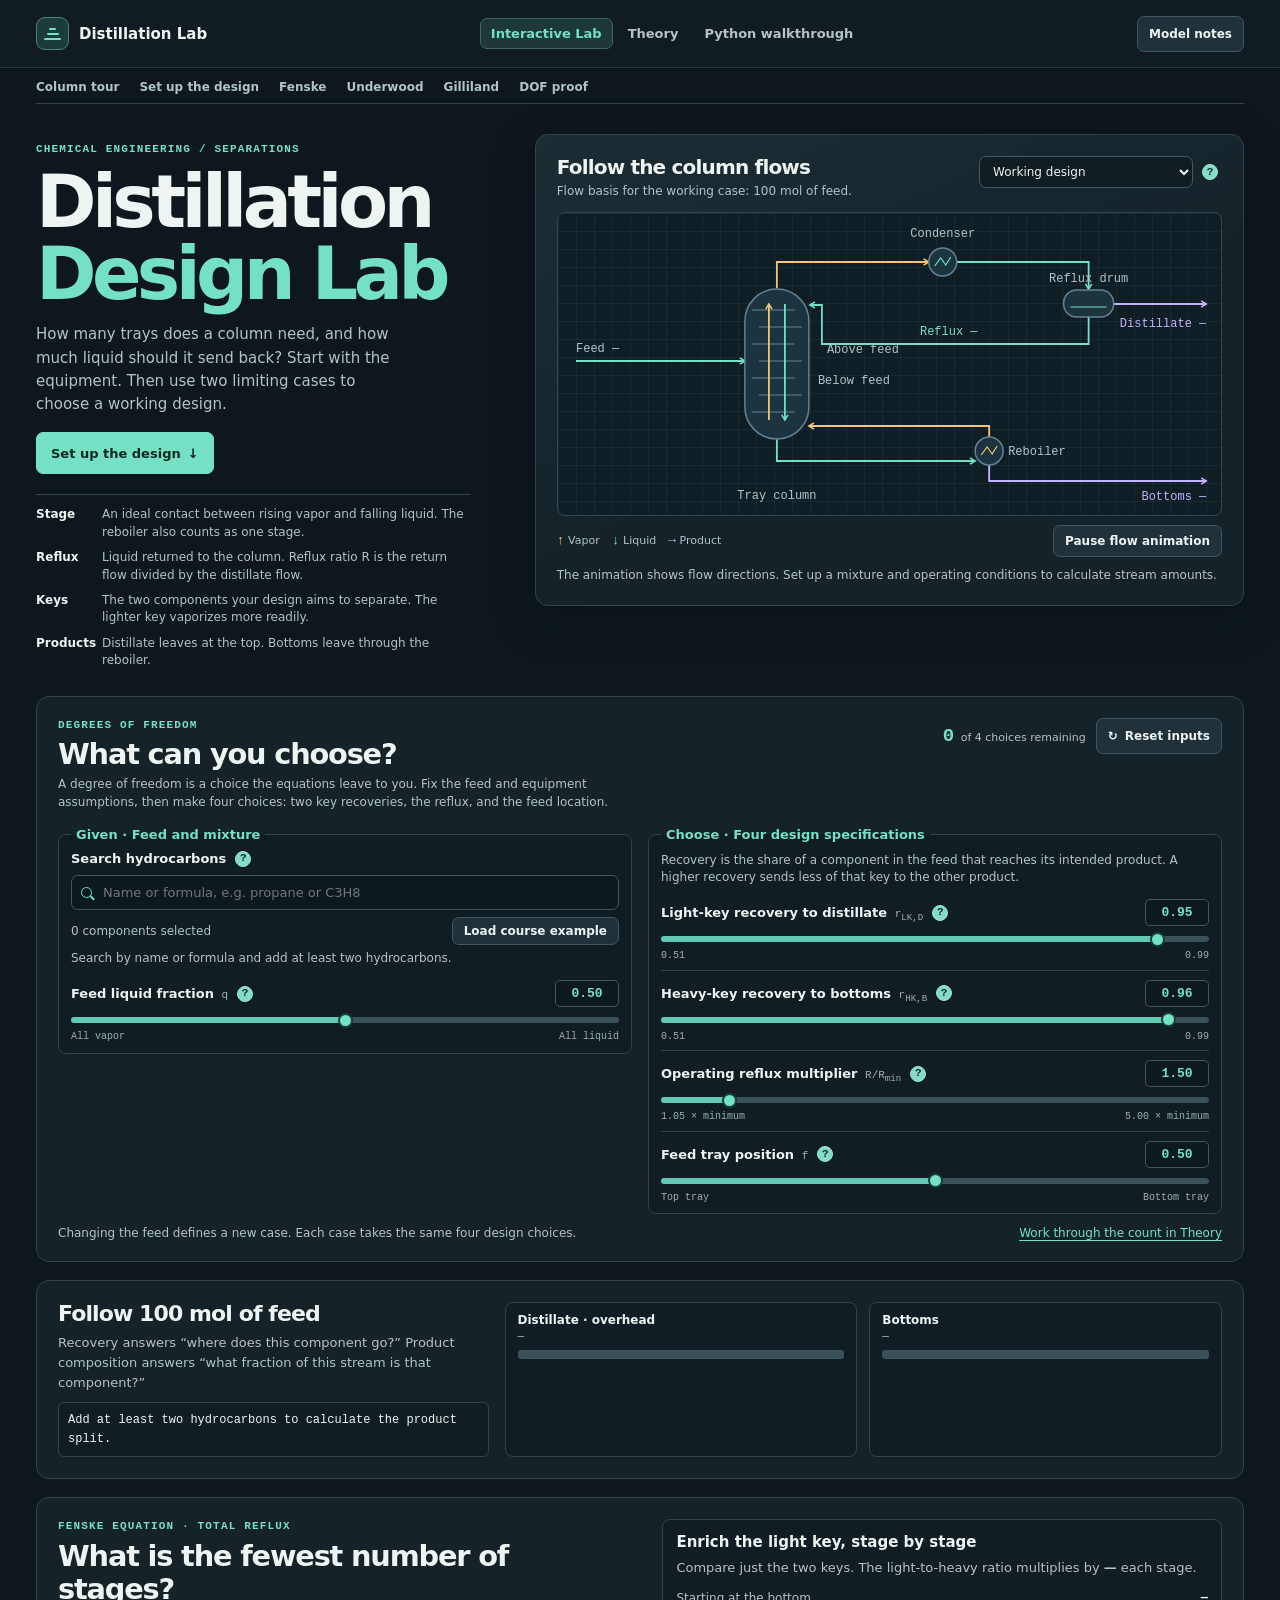
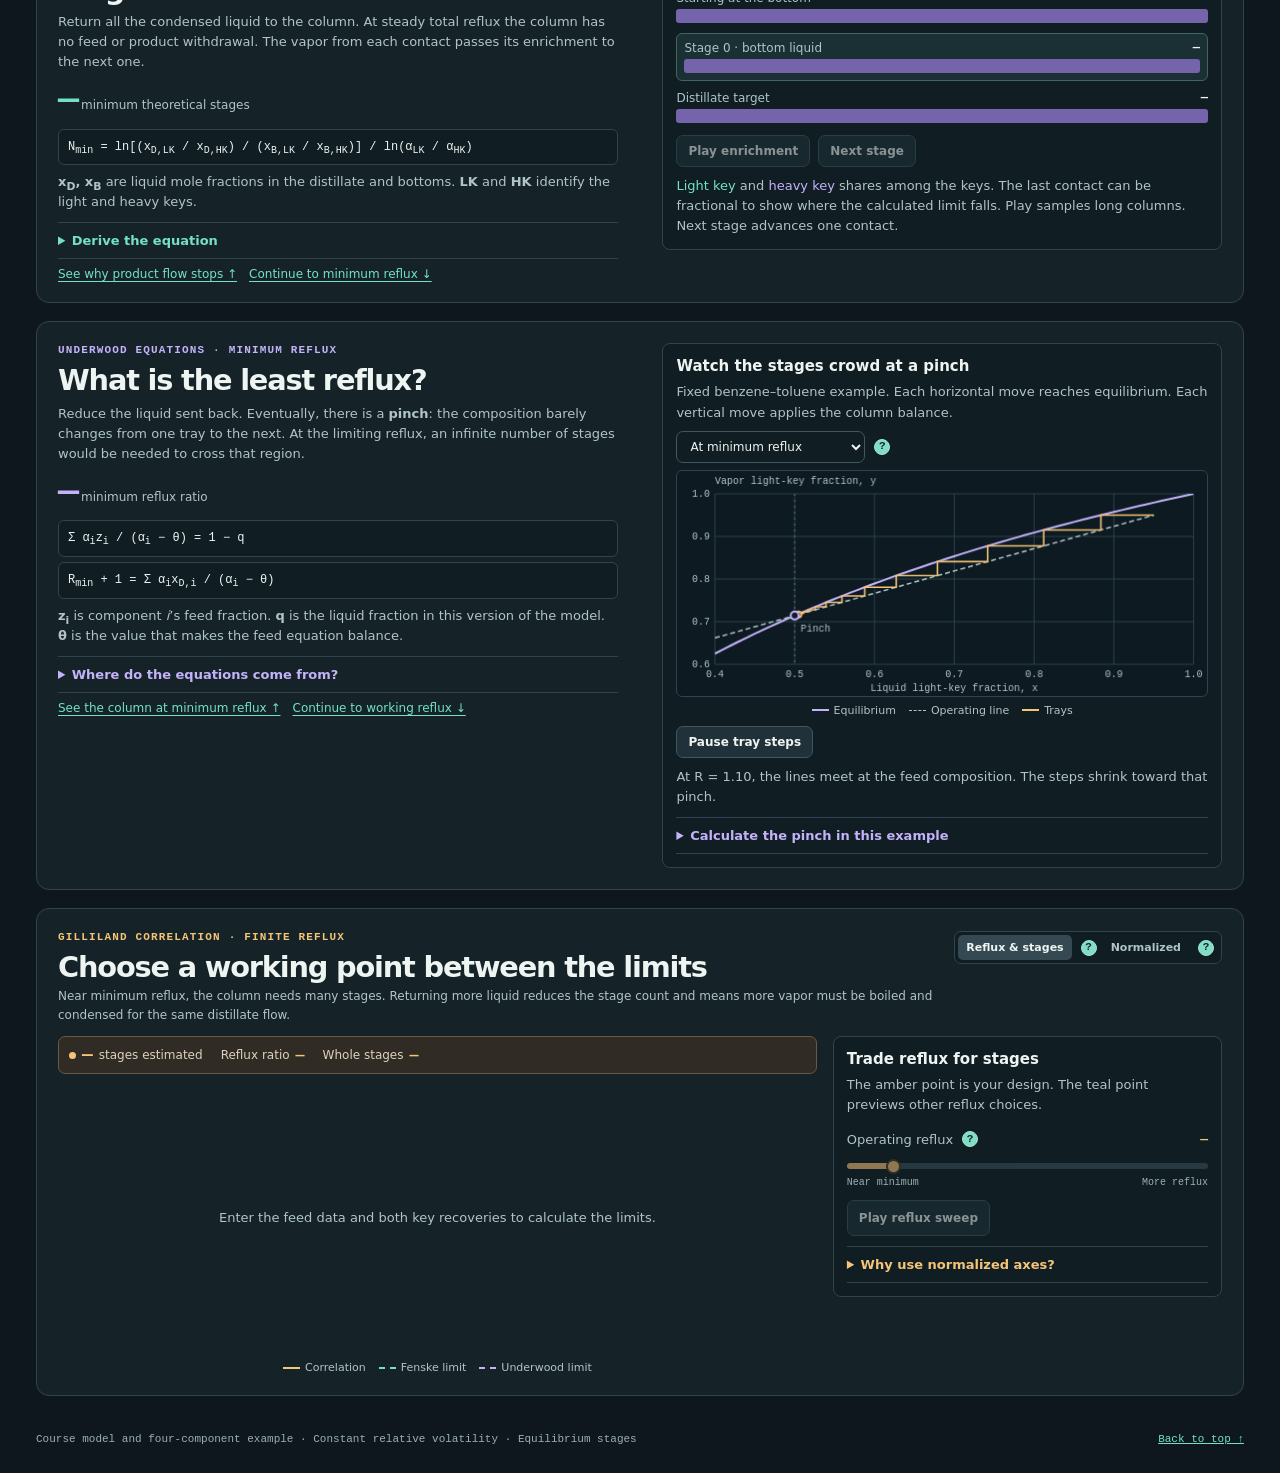
==== index.html @ 2afaa34d "Start the lab with an empty mixture" ====
<!doctype html>
<html lang="en">
<head>
  <meta charset="utf-8">
  <meta name="viewport" content="width=device-width, initial-scale=1">
  <meta name="theme-color" content="#0d171d">
  <title>Distillation Design Lab</title>
  <link rel="stylesheet" href="styles.css?v=component-picker">
  <script src="mixture.js?v=empty-mixture" defer></script>
  <script src="app.js?v=empty-mixture" defer></script>
  <script src="lessons.js?v=component-picker" defer></script>
</head>
<body>
  <header class="topbar" id="top">
    <div class="topbar-inner">
      <a class="brand" href="index.html"><span class="brand-icon" aria-hidden="true"><i></i><i></i><i></i></span> Distillation Lab</a>
      <nav class="page-tabs" aria-label="Lab pages">
        <a href="index.html" aria-current="page">Interactive Lab</a>
        <a href="theory.html">Theory</a>
        <a href="python.html">Python walkthrough</a>
      </nav>
      <button class="quiet-button" id="open-notes" type="button">Model notes</button>
    </div>
  </header>
  <main class="container">
    <nav class="nav-links" aria-label="Lab sections">
      <a href="#equipment">Column tour</a><a href="#setup">Set up the design</a><a href="#fenske">Fenske</a><a href="#underwood">Underwood</a><a href="#gilliland">Gilliland</a><a href="theory.html#dof-calculation" data-dof-link>DOF proof</a>
    </nav>
    <section class="intro" aria-labelledby="page-title">
      <div class="hero-copy">
        <p class="eyebrow">CHEMICAL ENGINEERING / SEPARATIONS</p>
        <h1 id="page-title">Distillation<br><em>Design Lab</em></h1>
        <p>How many trays does a column need, and how much liquid should it send back? Start with the equipment. Then use two limiting cases to choose a working design.</p>
        <a class="primary-button" href="#setup">Set up the design <span aria-hidden="true">↓</span></a>
        <dl class="primer">
          <div><dt>Stage</dt><dd>An ideal contact between rising vapor and falling liquid. The reboiler also counts as one stage.</dd></div>
          <div><dt>Reflux</dt><dd>Liquid returned to the column. Reflux ratio R is the return flow divided by the distillate flow.</dd></div>
          <div><dt>Keys</dt><dd>The two components your design aims to separate. The lighter key vaporizes more readily.</dd></div>
          <div><dt>Products</dt><dd>Distillate leaves at the top. Bottoms leave through the reboiler.</dd></div>
        </dl>
      </div>

      <figure class="panel equipment" id="equipment" aria-labelledby="equipment-title">
        <div class="section-top connection-heading">
          <div>
            <h2 id="equipment-title">Follow the column flows</h2>
            <p class="connection-caption">Flow basis for the working case: 100 mol of feed.</p>
          </div>
          <div class="equipment-mode option-with-help" data-option-help="equipmentMode">
            <label class="sr-only" for="equipment-mode">Column operating case</label>
            <select id="equipment-mode">
              <option value="design">Working design</option>
              <option value="total">Total reflux · Fenske</option>
              <option value="minimum">Minimum reflux · Underwood</option>
            </select>
          </div>
        </div>
        <div class="equipment-diagram">
          <canvas id="equipment-plot" role="img" aria-label="Distillation column and connecting equipment"></canvas>
          <canvas id="equipment-motion" aria-hidden="true"></canvas>
        </div>
        <div class="equipment-controls">
          <div class="diagram-legend" aria-label="Stream colors and symbols">
            <span class="vapor-key"><i aria-hidden="true">↑</i> Vapor</span>
            <span class="liquid-key"><i aria-hidden="true">↓</i> Liquid</span>
            <span class="product-key"><i aria-hidden="true">→</i> Product</span>
          </div>
          <button class="quiet-button" id="flow-play" type="button">Play flow animation</button>
        </div>
        <figcaption id="equipment-caption" class="connection-caption"></figcaption>
        <p id="tray-allocation" class="tray-allocation" hidden></p>
      </figure>
    </section>

    <section class="panel dof" id="setup" aria-labelledby="dof-title">
      <div class="section-top connection-heading">
        <div>
          <p class="eyebrow">DEGREES OF FREEDOM</p>
          <h2 id="dof-title">What can you choose?</h2>
          <p class="connection-caption">A degree of freedom is a choice the equations leave to you. Fix the feed and equipment assumptions, then make four choices: two key recoveries, the reflux, and the feed location.</p>
        </div>
        <div class="setup-actions">
          <p class="dof-readout"><output id="dof-remaining" aria-live="polite">4</output> of 4 choices remaining</p>
          <button class="quiet-button reset" type="reset" form="column-form"><span aria-hidden="true">↻</span> Reset inputs</button>
        </div>
      </div>
      <form id="column-form" class="dof-grid">
        <fieldset class="input-group">
          <legend>Given · Feed and mixture</legend>
          <div class="component-picker" id="component-picker">
            <div class="option-with-help" data-option-help="mixture">
              <label for="component-search">Search hydrocarbons</label>
            </div>
            <div class="component-search-field">
              <span class="search-icon" aria-hidden="true"></span>
              <input id="component-search" type="search" placeholder="Name or formula, e.g. propane or C3H8"
                autocomplete="off" maxlength="60" aria-controls="component-results">
            </div>
            <ul class="component-results" id="component-results" aria-label="Matching hydrocarbons" hidden></ul>
            <div class="custom-component" id="custom-component" hidden>
              <p>Add <strong id="custom-name"></strong></p>
              <div class="custom-component-row">
                <span class="option-with-help" data-option-help="customAlpha">
                  <label for="custom-alpha">Relative volatility</label>
                </span>
                <input class="value" id="custom-alpha" type="number" min="0.000000001" max="1000000000"
                  step="any" inputmode="decimal" aria-describedby="custom-reference">
                <button class="quiet-button" id="custom-add" type="button">Add</button>
                <button class="quiet-button" id="custom-cancel" type="button">Cancel</button>
              </div>
              <p id="custom-reference"></p>
              <p id="custom-error" class="input-error" role="status" hidden></p>
            </div>
          </div>
          <div class="mixture-summary">
            <p id="component-status" role="status">0 components selected</p>
            <button class="quiet-button" id="load-course-mixture" type="button">Load course example</button>
            <button class="quiet-button" id="sort-mixture" type="button" hidden>Sort by volatility</button>
            <button class="quiet-button" id="clear-mixture" type="button" hidden>Clear mixture</button>
          </div>
          <p class="input-caption" id="mixture-start">Search by name or formula and add at least two hydrocarbons.</p>
          <div id="mixture-inputs" hidden>
            <div class="key-pair-field" id="key-pair-field">
              <span class="option-with-help" data-option-help="keyPair"><label for="key-pair">Light / heavy key pair</label></span>
              <select id="key-pair"></select>
            </div>
            <table class="mixture-table">
              <caption>Feed and relative volatility, most volatile first</caption>
              <thead>
                <tr>
                  <th scope="col">Component</th>
                  <th scope="col"><span class="option-with-help" data-option-help="feedPercent">mol %</span></th>
                  <th scope="col"><span class="option-with-help" data-option-help="componentAlpha">α</span></th>
                  <th scope="col"><span class="sr-only">Remove</span></th>
                </tr>
              </thead>
              <tbody id="mixture-rows"></tbody>
            </table>
            <p class="input-caption">Adding or removing components rebalances the feed to 100 mol%. Edit the illustrative α values for your conditions.</p>
          </div>
          <div id="basis-controls" class="column-controls"></div>
        </fieldset>
        <fieldset class="input-group">
          <legend>Choose · Four design specifications</legend>
          <p class="input-caption">Recovery is the share of a component in the feed that reaches its intended product. A higher recovery sends less of that key to the other product.</p>
          <div id="design-controls" class="column-controls"></div>
        </fieldset>
      </form>
      <p class="input-error" id="input-error" role="status" hidden></p>
      <div class="setup-footer">
        <p>Changing the feed defines a new case. Each case takes the same four design choices.</p>
        <a href="theory.html#dof-calculation" data-dof-link>Work through the count in Theory</a>
      </div>
    </section>

    <section class="panel products" aria-labelledby="products-title">
      <div class="products-intro">
        <h2 id="products-title">Follow 100 mol of feed</h2>
        <p>Recovery answers “where does this component go?” Product composition answers “what fraction of this stream is that component?”</p>
        <p id="product-example" class="equation">Add at least two hydrocarbons to calculate the product split.</p>
      </div>
      <div class="product-streams" id="product-streams"></div>
    </section>

    <section class="panel lesson fenske" id="fenske" aria-labelledby="fenske-title">
      <div class="lesson-copy">
        <p class="eyebrow">FENSKE EQUATION · TOTAL REFLUX</p>
        <h2 id="fenske-title">What is the fewest number of stages?</h2>
        <p>Return all the condensed liquid to the column. At steady total reflux the column has no feed or product withdrawal. The vapor from each contact passes its enrichment to the next one.</p>
        <p class="metric"><output id="min-stages">—</output><span> minimum theoretical stages</span></p>
        <div class="equation">N<sub>min</sub> = ln[(x<sub>D,LK</sub> / x<sub>D,HK</sub>) / (x<sub>B,LK</sub> / x<sub>B,HK</sub>)] / ln(α<sub>LK</sub> / α<sub>HK</sub>)</div>
        <p class="notation"><strong>x<sub>D</sub>, x<sub>B</sub></strong> are liquid mole fractions in the distillate and bottoms. <strong>LK</strong> and <strong>HK</strong> identify the light and heavy keys.</p>
        <details class="reasoning">
          <summary>Derive the equation</summary>
          <p>At equilibrium, y<sub>i</sub> = K<sub>i</sub>x<sub>i</sub>. Divide the light key by the heavy key and the vapor ratio is α<sub>LK</sub>/α<sub>HK</sub> times the liquid ratio. Here <var>x</var> means liquid mole fraction and <var>y</var> means vapor mole fraction.</p>
          <p>With zero product withdrawal, the total-reflux balance matches the compositions of vapor and liquid passing each other between stages. That passes one stage’s enrichment to the next. After <var>N</var> contacts, the ratio has been multiplied by (α<sub>LK</sub>/α<sub>HK</sub>)<sup>N</sup>. Take logs to recover <var>N</var>. Withdrawing enriched product reduces the separation each contact can pass along. That is why this total-reflux calculation gives a lower bound for the stage count.</p>
          <p id="fenske-work" class="equation"></p>
        </details>
        <div class="lesson-links">
          <a class="text-link" href="#equipment" data-equipment-case="total">See why product flow stops ↑</a>
          <a class="text-link" href="#underwood">Continue to minimum reflux ↓</a>
        </div>
      </div>

      <figure class="demo-panel key-demo">
        <h3>Enrich the light key, stage by stage</h3>
        <p>Compare just the two keys. The light-to-heavy ratio multiplies by <strong id="stage-factor">—</strong> each stage.</p>
        <div class="key-bars">
          <div><div class="bar-heading"><span>Starting at the bottom</span><strong id="stage-start-value">—</strong></div><div class="key-bar"><i id="stage-start-bar"></i></div></div>
          <div class="key-current"><div class="bar-heading"><span id="stage-label">Stage 0</span><strong id="stage-current-value">—</strong></div><div class="key-bar"><i id="stage-current-bar"></i></div></div>
          <div><div class="bar-heading"><span>Distillate target</span><strong id="stage-target-value">—</strong></div><div class="key-bar"><i id="stage-target-bar"></i></div></div>
        </div>
        <div class="demo-controls">
          <button class="quiet-button" id="stage-play" type="button">Play enrichment</button>
          <button class="quiet-button" id="stage-next" type="button">Next stage</button>
        </div>
        <figcaption><span class="light-text">Light key</span> and <span class="heavy-text">heavy key</span> shares among the keys. The last contact can be fractional to show where the calculated limit falls. Play samples long columns. Next stage advances one contact.</figcaption>
        <p class="sr-only" id="stage-status" role="status"></p>
      </figure>
    </section>

    <section class="panel lesson underwood" id="underwood" aria-labelledby="underwood-title">
      <div class="lesson-copy">
        <p class="eyebrow">UNDERWOOD EQUATIONS · MINIMUM REFLUX</p>
        <h2 id="underwood-title">What is the least reflux?</h2>
        <p>Reduce the liquid sent back. Eventually, there is a <strong>pinch</strong>: the composition barely changes from one tray to the next. At the limiting reflux, an infinite number of stages would be needed to cross that region.</p>
        <p class="metric"><output id="min-reflux">—</output><span> minimum reflux ratio</span></p>
        <div class="equation">Σ α<sub>i</sub>z<sub>i</sub> / (α<sub>i</sub> − θ) = 1 − q</div>
        <div class="equation equation-follow">R<sub>min</sub> + 1 = Σ α<sub>i</sub>x<sub>D,i</sub> / (α<sub>i</sub> − θ) <span class="root" id="root-value"></span></div>
        <p class="notation"><strong>z<sub>i</sub></strong> is component <var>i</var>’s feed fraction. <strong>q</strong> is the liquid fraction in this version of the model. <strong>θ</strong> is the value that makes the feed equation balance.</p>
        <details class="reasoning">
          <summary>Where do the equations come from?</summary>
          <p>A component balance above the feed says V y<sub>i</sub> = L x<sub>i</sub> + D x<sub>D,i</sub>. At a pinch the compositions repeat, so the liquid and vapor there also satisfy y<sub>i</sub> = K<sub>i</sub>x<sub>i</sub>. Substituting makes each component contribute a term with a denominator proportional to α<sub>i</sub> − θ.</p>
          <p>The pinch balances above and below the feed are represented by the common Underwood root θ in this shortcut. Combining their sums replaces D x<sub>D,i</sub> + B x<sub>B,i</sub> with F z<sub>i</sub> by the overall component balance. Dividing by F gives the feed equation. The right-hand side is 1 − <var>q</var> because the feed changes the vapor flow by (1 − <var>q</var>)<var>F</var>. Within the key bracket, the feed sum strictly increases and runs from negative to positive infinity. That is why bisection has one crossing to find there. For our assumed split, solve for θ between the heavy- and light-key volatilities.</p>
          <p>The condenser balance V = L + D gives V/D = R + 1. The second sum gives this overhead vapor divided by distillate at minimum reflux.</p>
          <p id="underwood-work" class="equation"></p>
          <canvas id="root-plot" role="img" aria-label="Feed equation root for the selected mixture"></canvas>
          <p class="plot-explanation" id="root-caption">The equation crosses zero between the key volatilities.</p>
        </details>
        <div class="lesson-links">
          <a class="text-link" href="#equipment" data-equipment-case="minimum">See the column at minimum reflux ↑</a>
          <a class="text-link" href="#gilliland">Continue to working reflux ↓</a>
        </div>
      </div>
      <figure class="demo-panel pinch-demo">
        <h3>Watch the stages crowd at a pinch</h3>
        <p>Fixed benzene–toluene example. Each horizontal move reaches equilibrium. Each vertical move applies the column balance.</p>
        <div class="pinch-options option-with-help" data-option-help="pinchMode">
          <label for="pinch-mode" class="sr-only">Pinch example reflux case</label>
          <select id="pinch-mode">
            <option value="minimum">At minimum reflux</option>
            <option value="higher">At 1.5 × minimum reflux</option>
          </select>
        </div>
        <canvas id="pinch-plot" role="img" aria-label="Binary equilibrium and operating lines with equilibrium steps"></canvas>
        <div class="pinch-legend" aria-label="Pinch plot legend">
          <span><i class="legend-line pinch-equilibrium"></i>Equilibrium</span>
          <span><i class="legend-line pinch-operating"></i>Operating line</span>
          <span><i class="legend-line gilliland-line"></i>Trays</span>
        </div>
        <div class="demo-controls">
          <button class="quiet-button" id="pinch-play" type="button">Play tray steps</button>
        </div>
        <figcaption id="pinch-caption"></figcaption>
        <details class="reasoning">
          <summary>Calculate the pinch in this example</summary>
          <p>The feed is saturated liquid, so its balance is vertical at x = z<sub>F</sub> = 0.50. Equilibrium gives y* = 2.50x / [1 + (2.50 − 1)x] = 0.714 there.</p>
          <p>The rectifying line obeys y = (Rx + x<sub>D</sub>) / (R + 1). Make it pass through the pinch with x<sub>D</sub> = 0.95 and solve for R.</p>
          <p class="equation">R<sub>min</sub> = (0.95 − 0.714) / (0.714 − 0.50) ≈ 1.10</p>
        </details>
      </figure>
    </section>

    <section class="panel connection" id="gilliland" aria-labelledby="gilliland-title">
      <div class="section-top connection-heading">
        <div>
          <p class="eyebrow">GILLILAND CORRELATION · FINITE REFLUX</p>
          <h2 id="gilliland-title">Choose a working point between the limits</h2>
          <p class="connection-caption">Near minimum reflux, the column needs many stages. Returning more liquid reduces the stage count and means more vapor must be boiled and condensed for the same distillate flow.</p>
        </div>
        <fieldset class="chart-switch">
          <legend class="sr-only">Chart axes</legend>
          <div class="option-with-help" data-option-help="designAxes">
            <label><input type="radio" name="axes" value="design" checked><span>Reflux &amp; stages</span></label>
          </div>
          <div class="option-with-help" data-option-help="normalizedAxes">
            <label><input type="radio" name="axes" value="normalized"><span>Normalized</span></label>
          </div>
        </fieldset>
      </div>
      <div class="gilliland-grid">
        <div class="gilliland-chart">
          <div class="operating-point" id="operating-readout" aria-live="polite" aria-atomic="true">
            <div class="active-stage"><span class="dot"></span><output id="operating-stages" for="multiple-value">—</output> <span>stages estimated</span></div>
            <div class="reflux-readout"><span>Reflux ratio</span><output id="operating-reflux" for="multiple-value">—</output></div>
            <div class="stage-readout"><span>Whole stages</span><output id="rounded-stages" for="multiple-value">—</output></div>
          </div>
          <div class="plot-area">
            <canvas id="main-plot" role="img" aria-label="Gilliland curve"></canvas>
            <p class="plot-message" id="plot-message" hidden>Enter feed quality and key recoveries to find the limits.</p>
          </div>
          <div class="legend" aria-label="Chart legend">
            <span><i class="legend-line gilliland-line"></i>Correlation</span>
            <span id="operating-legend"><i class="legend-dot"></i>Operating point <span id="normalized-point" hidden></span></span>
            <span><i class="legend-line fenske-line"></i><span id="stage-legend">Fenske limit</span></span>
            <span><i class="legend-line underwood-line"></i><span id="reflux-legend">Underwood limit</span></span>
            <span id="preview-legend" hidden><i class="legend-dot preview-dot"></i>Sweep preview</span>
          </div>
        </div>
        <div class="demo-panel sweep-panel">
          <h3>Trade reflux for stages</h3>
          <p>The amber point is your design. The teal point previews other reflux choices.</p>
          <div class="sweep-label">
            <span class="option-with-help" data-option-help="refluxSweep">
              <label for="sweep-range">Operating reflux</label>
            </span>
            <output id="sweep-multiple" for="sweep-range">—</output>
          </div>
          <input type="range" id="sweep-range" min="1.05" max="5" step="0.01" value="1.5">
          <div class="control-endpoints"><span>Near minimum</span><span>More reflux</span></div>
          <button class="quiet-button" id="sweep-play" type="button">Play reflux sweep</button>
          <p id="sweep-preview" class="sweep-preview" hidden></p>
          <details class="reasoning">
            <summary>Why use normalized axes?</summary>
            <p>X and Y measure how far the operating choice is from each limit on a common 0-to-1 scale.</p>
            <p class="equation">X = (R − R<sub>min</sub>) / (R + 1)<br>Y = (N − N<sub>min</sub>) / (N + 1)</p>
            <p>At R → R<sub>min</sub>, X → 0 and N → ∞, so Y → 1. At total reflux, R → ∞ and X → 1, while N → N<sub>min</sub> and Y → 0. Those endpoints follow from the definitions. The curve between them is fit to design data. One exponential fit is shown below.</p>
            <p class="equation">Y = 1 − exp[((1 + 54.4X) / (11 + 117.2X)) · ((X − 1) / √X)]</p>
            <p id="gilliland-work" class="equation"></p>
          </details>
        </div>
      </div>
    </section>
    <footer class="lab-footer">
      <span>Course model and four-component example · Constant relative volatility · Equilibrium stages</span>
      <a href="#top">Back to top ↑</a>
    </footer>
  </main>

  <dialog id="model-notes" aria-labelledby="notes-title">
    <div class="notes-header">
      <h2 id="notes-title">Model notes</h2>
      <form method="dialog"><button class="quiet-button" type="submit" aria-label="Close model notes">✕</button></form>
    </div>
    <p>This shortcut model uses constant relative volatilities with the heavy key as the reference (α<sub>HK</sub> = 1), constant molar overflow, a total condenser, and an equilibrium reboiler. Gilliland’s stage count includes the equilibrium reboiler. For tray allocation, the lab rounds up and allows at least one feed tray plus the reboiler. The specified fraction of inter-tray positions above the feed sets its location by rounding to the nearest tray. Starting catalog values use a rough boiling-point estimate. Use relative volatilities appropriate to the mixture, temperature, and pressure for engineering calculations.</p>
    <h3>Equilibrium and feed state</h3>
    <p>With constant relative volatilities, y<sub>i</sub> = α<sub>i</sub>x<sub>i</sub> / Σ α<sub>j</sub>x<sub>j</sub>. For an ideal mixture at a given temperature, Raoult’s law relates α to the ratio of saturation pressures, which can be estimated from Antoine’s equation. For a partially vaporized feed, q = 1 − β, where β is the vapor fraction from a flash calculation.</p>
    <h3>Fenske at total reflux</h3>
    <p>The ratio of light to heavy key in the distillate divided by that ratio in the bottoms determines N<sub>min</sub>.</p>
    <h3>Underwood at minimum reflux</h3>
    <p>Find θ between 1 and α from Σ α<sub>i</sub>z<sub>i</sub> / (α<sub>i</sub> − θ) = 1 − q. Then evaluate R<sub>min</sub> + 1 = Σ α<sub>i</sub>x<sub>D,i</sub> / (α<sub>i</sub> − θ). Here q is the liquid fraction of the feed in the selected range, from saturated vapor (0) to saturated liquid (1). The reflux multiplier requires a positive R<sub>min</sub>.</p>
    <h3>Gilliland at finite reflux</h3>
    <p>Set X = (R − R<sub>min</sub>) / (R + 1) and Y = (N − N<sub>min</sub>) / (N + 1). The exponential fit to the Gilliland correlation gives Y from X.</p>
    <p class="equation notes-equation">Y = 1 − exp[((1 + 54.4X) / (11 + 117.2X)) · ((X − 1) / √X)]</p>
    <p>Recover N = (N<sub>min</sub> + Y) / (1 − Y). The design curve approaches the minimum stage count as reflux increases and rises sharply as reflux approaches R<sub>min</sub>. The normalized view shows both endpoints directly.</p>
  </dialog>
</body>
</html>
---- styles.css ----
:root {
  color-scheme: dark;
  --page: #0d171d;
  --panel: #152329;
  --inset: #101d23;
  --edge: #31444b;
  --text: #eef4f1;
  --muted: #b0c4c8;
  --subtle: #9bb0b6;
  --teal: #74e1c4;
  --violet: #c4b2fa;
  --amber: #f4c477;
  --mono: ui-monospace, 'Cascadia Mono', Consolas, monospace;
  font-family: Inter, 'Segoe UI', system-ui, sans-serif;
  background: var(--page);
  color: var(--text);
}
* { box-sizing: border-box; }
body { margin: 0; }
h1, h2, h3, p, figure, dl { margin: 0; }
button, input, select { font: inherit; }
button, select, summary { cursor: pointer; }
button:disabled, input:disabled { cursor: default; opacity: .55; }
a { color: inherit; }
sub, sup { line-height: 0; }
:focus-visible { outline: 2px solid var(--teal); outline-offset: 3px; }
[hidden] { display: none !important; }
.sr-only {
  position: absolute;
  width: 1px;
  height: 1px;
  padding: 0;
  margin: -1px;
  overflow: hidden;
  clip-path: inset(50%);
  white-space: nowrap;
  border: 0;
}

.topbar { border-bottom: 1px solid #263941; background: #101b22; }
.topbar-inner, .container { width: min(1250px, calc(100% - 72px)); margin-inline: auto; }
.topbar-inner { display: flex; align-items: center; justify-content: space-between; gap: 20px; min-height: 67px; }
.brand { display: inline-flex; align-items: center; gap: 10px; font-size: 15px; font-weight: 670; text-decoration: none; white-space: nowrap; }
.brand-icon {
  display: grid;
  align-content: center;
  justify-items: center;
  gap: 3px;
  width: 33px;
  height: 33px;
  border-radius: 9px;
  border: 1px solid #4a837a;
  background: #1c3c3a;
}
.brand-icon i { height: 2px; background: var(--teal); border-radius: 2px; }
.brand-icon i:nth-child(1) { width: 7px; }
.brand-icon i:nth-child(2) { width: 12px; }
.brand-icon i:nth-child(3) { width: 17px; }
.page-tabs { display: flex; flex-wrap: wrap; gap: 4px; }
.page-tabs a {
  border: 1px solid transparent;
  border-radius: 7px;
  padding: 7px 10px;
  color: var(--muted);
  font-size: 13px;
  font-weight: 650;
  text-decoration: none;
}
.page-tabs a:hover { color: var(--text); background: #203139; }
.page-tabs a[aria-current="page"] { border-color: #41665f; background: #1c3838; color: var(--teal); }
.nav-links {
  position: sticky;
  top: 0;
  z-index: 4;
  display: flex;
  flex-wrap: wrap;
  gap: 8px 20px;
  padding-block: 12px 9px;
  border-bottom: 1px solid var(--edge);
  background: var(--page);
}
.nav-links a { color: var(--muted); font-size: 12px; font-weight: 600; text-decoration: none; }
.nav-links a:hover, .text-link:hover { color: var(--teal); text-decoration: underline; }

.quiet-button, .primary-button {
  display: inline-flex;
  justify-content: center;
  align-items: center;
  gap: 7px;
  min-height: 36px;
  padding: 6px 11px;
  border: 1px solid #405760;
  border-radius: 7px;
  background: #203139;
  color: var(--text);
  font-size: 12px;
  font-weight: 650;
}
.quiet-button:hover:enabled { background: #2a414a; }
.primary-button {
  background: var(--teal);
  border-color: var(--teal);
  color: #102923;
  min-height: 42px;
  font-size: 13px;
  text-decoration: none;
  padding-inline: 14px;
}
.primary-button:hover { background: #a3f1dd; }
select { max-width: 100%; background: var(--inset); color: var(--text); border: 1px solid #415860; border-radius: 7px; padding: 7px 9px; font-size: 12px; }

.option-with-help { display: inline-flex; align-items: center; gap: 5px; min-width: 0; max-width: 100%; }
.option-with-help select { min-width: 0; }
.help-trigger {
  display: inline-grid;
  flex: 0 0 24px;
  place-items: center;
  width: 24px;
  height: 24px;
  padding: 0;
  border: 0;
  border-radius: 50%;
  background: transparent;
}
.help-icon {
  display: grid;
  place-items: center;
  width: 16px;
  height: 16px;
  border: 1px solid #9de6d4;
  border-radius: 50%;
  background: #83dcc6;
  color: #102923;
  font: 750 11px/1 var(--mono);
}
.help-trigger:hover .help-icon,
.option-with-help:has(.option-help:popover-open) .help-icon { background: #b8f4e4; }
.option-help {
  display: none;
  width: min(300px, calc(100vw - 24px));
  max-height: calc(100dvh - 24px);
  overflow: auto;
  padding: 12px 14px;
  border: 1px solid #52777f;
  border-radius: 8px;
  background: #1a2b32;
  color: var(--muted);
  box-shadow: 0 8px 28px #071116b3;
  text-align: left;
  font: 400 13px/1.5 Inter, 'Segoe UI', system-ui, sans-serif;
}
.option-help:popover-open { display: block; }
.option-help strong { display: block; margin-bottom: 4px; color: var(--text); }
@supports (position-area: block-end span-inline-end) {
  @position-try --center-option-help {
    position-area: none;
    inset: 0;
    margin: auto;
  }
  .option-help {
    position-area: block-end span-inline-end;
    position-try-fallbacks: flip-inline, flip-block, flip-inline flip-block, --center-option-help;
    inset: auto;
    margin: 6px 0;
  }
  @media (max-width: 600px) {
    .option-help {
      position-area: block-end span-all;
      justify-self: center;
      position-try-fallbacks: flip-block, --center-option-help;
    }
  }
}

.intro { display: grid; grid-template-columns: minmax(0, .76fr) minmax(0, 1.24fr); gap: clamp(22px, 5vw, 70px); align-items: start; padding: 30px 0 26px; }
.hero-copy { padding-block: 8px 0; min-width: 0; }
.eyebrow { color: var(--accent, var(--teal)); font: 600 11px/1.45 var(--mono); letter-spacing: .105em; }
h1 { margin: 8px 0 13px; font-size: clamp(44px, 5.7vw, 79px); line-height: .99; font-weight: 710; letter-spacing: -.063em; }
h1 em { color: var(--teal); font-style: normal; }
.hero-copy > p:not(.eyebrow) { max-width: 39ch; margin-bottom: 16px; color: var(--muted); font-size: 15px; line-height: 1.55; }
.primer { display: grid; gap: 8px; margin-top: 20px; padding-top: 11px; border-top: 1px solid var(--edge); }
.primer div { display: grid; grid-template-columns: 58px minmax(0, 1fr); gap: 8px; color: var(--muted); font-size: 12px; line-height: 1.45; }
.primer dt { color: var(--text); font-weight: 680; }
.primer dd { margin: 0; }

.panel { min-width: 0; border: 1px solid var(--edge); background: var(--panel); border-radius: 13px; padding: 21px; }
.panel[id] { scroll-margin-top: 52px; }
.section-top { display: flex; align-items: start; justify-content: space-between; gap: 12px; }
.panel h2 { font-size: clamp(20px, 2.25vw, 31px); letter-spacing: -.041em; font-weight: 685; line-height: 1.12; }
.panel .eyebrow { margin-bottom: 5px; }
.panel h3 { font-size: 15px; font-weight: 680; }
.connection-caption { margin-top: 4px; color: var(--muted); font-size: 12px; line-height: 1.54; }
.equipment { background: linear-gradient(155deg, #1b2d33, var(--panel) 55%); box-shadow: 0 13px 40px #07111666; }
.equipment h2 { font-size: 20px; }
.equipment-mode { flex-shrink: 0; }
.equipment-diagram {
  margin-top: 11px;
  position: relative;
  border: 1px solid #31454c;
  border-radius: 8px;
  overflow: hidden;
  background-color: #0f1e25;
  background-image: linear-gradient(#23404a54 1px, transparent 1px), linear-gradient(90deg, #23404a54 1px, transparent 1px);
  background-size: 18px 18px;
}
#equipment-plot { display: block; width: 100%; height: 302px; }
#equipment-motion { position: absolute; inset: 0; width: 100%; height: 100%; pointer-events: none; }
.equipment-controls, .demo-controls { display: flex; align-items: center; justify-content: space-between; flex-wrap: wrap; gap: 8px; margin-block: 9px; }
.equipment-controls .quiet-button, .demo-controls .quiet-button { min-height: 32px; }
.diagram-legend { display: flex; flex-wrap: wrap; gap: 6px 12px; color: var(--muted); font-size: 11px; }
.diagram-legend i { font-style: normal; font: 600 13px var(--mono); }
.vapor-key i { color: var(--amber); }
.liquid-key i { color: var(--teal); }
.product-key i { color: var(--violet); }
.tray-allocation { color: var(--teal); font: 11px/1.5 var(--mono); margin-top: 7px; }

.dof, .products, .lesson, .connection { margin-bottom: 18px; }
.setup-actions { display: flex; align-items: center; flex-wrap: wrap; justify-content: end; gap: 7px 10px; flex-shrink: 0; }
.dof .section-top .connection-caption { max-width: 78ch; }
.dof-readout { color: var(--muted); font-size: 11px; white-space: nowrap; }
.dof-readout output { color: var(--teal); font: 600 19px var(--mono); margin-right: 3px; }
.dof-grid { display: grid; grid-template-columns: repeat(2, minmax(0, 1fr)); align-items: start; gap: 16px; margin-top: 15px; }
.input-group { min-width: 0; margin: 0; padding: 5px 12px 9px; border: 1px solid var(--edge); border-radius: 8px; background: var(--inset); }
.input-group legend { font-size: 13px; font-weight: 680; color: var(--teal); padding: 0 5px; }
.input-group .input-caption { margin: 5px 0 4px; color: var(--muted); font-size: 12px; line-height: 1.45; }
.component-picker { position: relative; }
.component-picker label, .key-pair-field label { font-size: 13px; font-weight: 600; }
.component-search-field {
  display: flex;
  align-items: center;
  gap: 8px;
  margin-top: 4px;
  padding-inline: 9px;
  border: 1px solid #415860;
  border-radius: 7px;
  background: #0c191f;
}
.component-search-field:focus-within { outline: 2px solid var(--teal); outline-offset: 2px; }
.component-search-field input { flex: 1; min-width: 0; padding: 9px 0; border: 0; outline: 0; background: transparent; color: var(--text); font-size: 13px; }
.search-icon { position: relative; flex: 0 0 11px; align-self: center; height: 11px; border: 1.5px solid var(--teal); border-radius: 50%; margin-right: 3px; }
.search-icon::after { content: ''; position: absolute; right: -4px; bottom: -2px; width: 5px; height: 1.5px; background: var(--teal); transform: rotate(45deg); }
.component-results {
  position: absolute;
  z-index: 5;
  inset-inline: 0;
  margin: 4px 0 0;
  padding: 4px;
  max-height: 242px;
  overflow: auto;
  list-style: none;
  border: 1px solid #52777f;
  border-radius: 7px;
  background: #17282e;
  box-shadow: 0 8px 20px #081318b3;
}
.component-results button {
  display: flex;
  justify-content: space-between;
  gap: 8px;
  width: 100%;
  padding: 7px;
  border: 0;
  border-radius: 5px;
  background: transparent;
  color: var(--text);
  text-align: left;
  overflow-wrap: anywhere;
}
.component-results button:hover, .component-results button:focus-visible { background: #25434b; }
.component-results small, .search-note { color: var(--muted); font-size: 11px; }
.search-note { padding: 6px; }
.custom-component { margin-top: 7px; padding: 8px; border: 1px solid var(--edge); border-radius: 7px; }
.custom-component p { color: var(--muted); font-size: 12px; overflow-wrap: anywhere; }
.custom-component-row, .mixture-summary, .key-pair-field { display: flex; align-items: center; flex-wrap: wrap; gap: 6px 9px; }
.custom-component-row { margin-block: 5px; }
.mixture-summary { justify-content: space-between; margin-top: 7px; color: var(--muted); font-size: 12px; }
.mixture-summary .quiet-button { min-height: 28px; padding-block: 3px; }
.key-pair-field { align-items: flex-start; margin-bottom: 6px; }
.key-pair-field select { flex: 1 1 180px; min-width: 0; }
.remove-component { width: 27px; height: 27px; padding: 0; border: 1px solid var(--edge); border-radius: 5px; background: #1e3036; color: var(--text); }
.remove-component:hover { background: #35464a; }
#mixture-inputs { margin-top: 8px; }
.mixture-table { width: 100%; border-collapse: collapse; text-align: left; font-size: 12px; }
.mixture-table caption { margin-bottom: 4px; text-align: left; color: var(--muted); font-size: 11px; }
.mixture-table th, .mixture-table td { padding: 4px 3px; border-bottom: 1px solid var(--edge); }
.mixture-table th { font-weight: 600; }
.mixture-table th:first-child { overflow-wrap: anywhere; }
.mixture-table .value { width: 52px; padding-inline: 3px; font-size: 11px; }
.mixture-table small { display: block; color: var(--subtle); }
.value {
  flex-shrink: 0;
  width: 64px;
  padding: 5px 6px;
  border-radius: 5px;
  border: 1px solid #405760;
  background: #0c191f;
  color: var(--teal);
  font: 600 13px var(--mono);
  text-align: center;
  appearance: textfield;
}
.value::-webkit-inner-spin-button { appearance: none; }
.value[aria-invalid="true"] { border-color: var(--amber); }
.value[readonly] { color: var(--muted); border-color: transparent; background: #1c2a30; }
.control { padding: 9px 0 7px; border-bottom: 1px solid var(--edge); }
.control:last-child { border-bottom: 0; padding-bottom: 0; }
.control-title { display: flex; align-items: center; justify-content: space-between; gap: 6px; }
.control-title label { font-size: 13px; font-weight: 600; }
.symbol { color: var(--subtle); font: 11px var(--mono); margin-left: 3px; }
input[type="range"] { accent-color: var(--teal); }
.control input[type="range"], #sweep-range {
  --fill: 0%;
  display: block;
  width: 100%;
  height: 6px;
  margin: 10px 0 7px;
  border-radius: 10px;
  background: linear-gradient(to right, #61c8b3 var(--fill), #3a5159 var(--fill));
  appearance: none;
  cursor: pointer;
}
input[type="range"]::-webkit-slider-thumb { appearance: none; width: 15px; height: 15px; background: var(--teal); border: 2px solid #183e37; border-radius: 50%; }
input[type="range"]::-moz-range-thumb { width: 12px; height: 12px; background: var(--teal); border: 2px solid #183e37; border-radius: 50%; }
.control-endpoints { display: flex; justify-content: space-between; gap: 5px; color: var(--subtle); font: 10px/1.35 var(--mono); }
.input-error { margin-top: 9px; color: var(--amber); font-size: 13px; line-height: 1.45; }
.setup-footer { margin-top: 12px; display: flex; flex-wrap: wrap; justify-content: space-between; gap: 6px 16px; color: var(--muted); font-size: 12px; }
.setup-footer a, .text-link, .dof-proof a { color: var(--teal); font-size: 12px; text-underline-offset: 3px; }

.products { display: grid; grid-template-columns: minmax(0, .75fr) minmax(0, 1.25fr); gap: 16px; }
.products h2 { font-size: 22px; }
.products-intro > p:not(.equation) { margin-block: 6px 10px; color: var(--muted); font-size: 13px; line-height: 1.52; }
.product-streams { display: grid; grid-template-columns: repeat(2, minmax(0, 1fr)); gap: 12px; }
.product-stream { min-width: 0; padding: 10px 12px; border: 1px solid var(--edge); border-radius: 8px; background: var(--inset); }
.product-stream h3 { font-size: 12px; margin-bottom: 8px; }
.composition-bar, .key-bar { display: flex; height: 9px; overflow: hidden; border-radius: 3px; background: #3a5159; }
.composition-bar .stream-segment { flex: 0 0 var(--segment-width); background: var(--component-color); }
.product-stream dl { margin: 7px 0 0; }
.product-stream dl div { display: flex; justify-content: space-between; gap: 6px; align-items: baseline; color: var(--muted); font-size: 11px; line-height: 1.6; }
.product-stream dt { display: flex; gap: 5px; align-items: baseline; }
.component-dot { width: 6px; height: 6px; flex: 0 0 6px; border-radius: 50%; background: var(--component-color); }
.product-stream dd { margin: 0; font-family: var(--mono); white-space: nowrap; }
.product-stream .carryover { color: var(--text); font-weight: 650; }
.product-stream .carryover dd { color: var(--component-color); }
.stream-rate { color: var(--muted); font: 11px var(--mono); display: block; margin-top: 3px; }

.fenske { --accent: var(--teal); }
.underwood { --accent: var(--violet); }
.connection { --accent: var(--amber); }
.lesson { display: grid; grid-template-columns: repeat(2, minmax(0, 1fr)); gap: clamp(15px, 3.5vw, 46px); }
.lesson h2 { max-width: 24ch; }
.lesson-copy > p:not(.eyebrow, .metric), .demo-panel p, .demo-panel figcaption, .reasoning p, .plot-explanation {
  margin-top: 7px;
  color: var(--muted);
  font-size: 13px;
  line-height: 1.55;
}
.metric { color: var(--accent); font: 650 35px/1.15 var(--mono); letter-spacing: -.05em; margin: 8px 0; }
.metric > span { color: var(--muted); font: 12px Inter, 'Segoe UI', system-ui, sans-serif; letter-spacing: 0; }
.equation {
  padding: 8px 9px;
  border: 1px solid var(--edge);
  border-radius: 6px;
  background: var(--inset);
  color: var(--text) !important;
  font: 12px/1.55 var(--mono) !important;
  overflow-wrap: anywhere;
}
.equation-follow { margin-top: 5px; }
.root { display: inline-block; color: var(--violet); margin-left: 5px; }
.reasoning { margin-top: 10px; padding: 8px 0; border-block: 1px solid var(--edge); }
.reasoning summary { font-size: 13px; font-weight: 650; color: var(--accent, var(--text)); padding-block: 2px; }
.text-link { display: inline-block; margin-top: 8px; }
.lesson-links { display: flex; flex-wrap: wrap; gap: 0 12px; }
.demo-panel { min-width: 0; align-self: start; padding: 13px; border: 1px solid var(--edge); border-radius: 8px; background: var(--inset); }
.demo-panel .equation { background: #13232b; }
.demo-controls { justify-content: start; }
.key-bars { display: grid; gap: 10px; margin: 12px 0; }
.key-bar { background: #7564ac; height: 14px; }
.key-bar i { display: block; width: 0; background: var(--teal); }
#stage-current-bar { transition: width .32s ease-out; }
.key-current { border: 1px solid #41665f; padding: 7px; border-radius: 6px; background: #1a3034; }
.bar-heading { display: flex; justify-content: space-between; gap: 6px; font-size: 12px; color: var(--muted); margin-bottom: 4px; }
.bar-heading strong { color: var(--text); font: 600 12px var(--mono); }
.light-text { color: var(--teal); }
.heavy-text { color: var(--violet); }
#pinch-plot, #root-plot { display: block; width: 100%; border: 1px solid #2f444c; border-radius: 6px; background: #0d1a21; margin-block: 7px; }
#pinch-plot { height: 227px; }
#root-plot { height: 135px; }
.pinch-options { margin-top: 8px; }

.gilliland-grid { display: grid; grid-template-columns: minmax(0, 1.95fr) minmax(230px, 1fr); gap: 16px; margin-top: 12px; }
.gilliland-chart { min-width: 0; }
.chart-switch {
  display: flex;
  min-width: max-content;
  padding: 3px;
  gap: 2px;
  border: 1px solid var(--edge);
  border-radius: 7px;
  margin: 1px 0 0;
  background: var(--inset);
}
.chart-switch label { position: relative; cursor: pointer; }
.chart-switch input { position: absolute; width: 1px; height: 1px; overflow: hidden; clip-path: inset(50%); }
.chart-switch label span { display: block; border-radius: 5px; padding: 6px 8px; color: var(--muted); font-size: 11px; font-weight: 650; }
.chart-switch input:checked + span { background: #344952; color: var(--text); }
.chart-switch input:focus-visible + span { outline: 2px solid var(--teal); }
.operating-point { display: flex; gap: 6px 18px; flex-wrap: wrap; align-items: center; padding: 8px 10px; border: 1px solid #675943; background: #302b24; border-radius: 7px; }
.operating-point > div { display: flex; align-items: baseline; gap: 6px; color: #ded2bc; font-size: 12px; }
.operating-point output { font: 650 15px var(--mono); color: var(--amber); }
.operating-point .active-stage { align-items: center; }
.active-stage .dot { display: inline-block; width: 7px; height: 7px; flex: 0 0 7px; border-radius: 50%; background: var(--amber); }
.active-stage output { font-size: 18px; }
.plot-area { position: relative; }
#main-plot { display: block; width: 100%; height: 287px; }
.plot-message { position: absolute; inset: 0; display: grid; place-items: center; color: var(--muted); font-size: 13px; text-align: center; padding: 12px; }
.legend, .pinch-legend { display: flex; flex-wrap: wrap; justify-content: center; gap: 6px 13px; color: var(--muted); font-size: 11px; }
.legend > span, .pinch-legend > span { display: inline-flex; align-items: center; gap: 5px; }
.legend-line { width: 17px; border-top: 2px solid var(--amber); }
.fenske-line { border-top-style: dashed; border-color: var(--teal); }
.underwood-line { border-top-style: dashed; border-color: var(--violet); }
.pinch-equilibrium { border-color: var(--violet); }
.pinch-operating { border-top: 1px dashed var(--muted); }
.legend-dot { width: 8px; height: 8px; border: 2px solid var(--amber); border-radius: 50%; }
.sweep-label { display: flex; align-items: center; justify-content: space-between; gap: 6px; margin-top: 12px; font-size: 13px; color: var(--muted); }
.sweep-label output { color: var(--amber); font: 600 13px var(--mono); }
#sweep-range { background: linear-gradient(to right, var(--amber) var(--fill), #3a5159 var(--fill)); margin-block: 12px 7px; }
#sweep-range::-webkit-slider-thumb { background: var(--amber); border-color: #553c25; }
#sweep-range::-moz-range-thumb { background: var(--amber); border-color: #553c25; }
#sweep-play { margin-top: 10px; }
.preview-dot { border-color: var(--teal); }
.sweep-panel .sweep-preview { color: var(--teal); font-size: 12px; }

.dof-proof p, .dof-proof li { margin: 7px 0 10px; color: var(--muted); font-size: 13px; line-height: 1.55; }
.dof-proof h3 { margin-top: 14px; }
.dof-proof ul { padding-left: 19px; }
#unit-counts { display: grid; grid-template-columns: repeat(auto-fit, minmax(147px, 1fr)); gap: 8px; }
#unit-counts div { background: var(--inset); border: 1px solid var(--edge); border-radius: 6px; padding: 8px; font-size: 12px; }
#unit-counts dd { color: var(--violet); margin: 4px 0 0; font: 12px var(--mono); }
.proof-heading { align-items: end; flex-wrap: wrap; margin-bottom: 6px; }
.proof-readout { padding: 7px 9px; background: var(--inset); border-radius: 6px; color: var(--teal); font: 12px/1.5 var(--mono); }
.proof-table { width: 100%; border-collapse: collapse; text-align: left; font-size: 12px; }
.proof-table th, .proof-table td { border-bottom: 1px solid var(--edge); padding: 6px 7px; }
.proof-table tbody th { font-weight: 500; color: var(--muted); }
.proof-table :is(th, td):not(:first-child) { text-align: right; }
.proof-table td { font-family: var(--mono); }
.proof-table strong { color: var(--teal); }
.proof-table tr.is-current { background: #244340; }
.proof-table tr.is-current th { color: var(--text); }

.study-page { max-width: 1120px; }
.study-intro { padding-block: 32px 22px; }
.study-intro h1 { margin-top: 0; font-size: clamp(36px, 5vw, 62px); }
.study-intro p { max-width: 72ch; color: var(--muted); font-size: 15px; line-height: 1.6; }
.study-methods {
  display: grid;
  grid-template-columns: repeat(3, minmax(0, 1fr));
  gap: 9px;
  max-width: 680px;
  margin: 17px 0 0;
  padding: 0;
  list-style: none;
}
.study-methods a {
  display: grid;
  gap: 3px;
  height: 100%;
  padding: 8px 10px;
  border: 1px solid var(--edge);
  border-radius: 7px;
  background: var(--inset);
  font-size: 13px;
  text-decoration: none;
}
.study-methods li:nth-child(1) { color: var(--teal); }
.study-methods li:nth-child(2) { color: var(--violet); }
.study-methods li:nth-child(3) { color: var(--amber); }
.study-methods a:hover { border-color: currentColor; }
.study-methods span { color: var(--muted); font-size: 11px; }
.study-layout { display: grid; grid-template-columns: 196px minmax(0, 1fr); gap: 16px; align-items: start; }
.study-nav { display: grid; gap: 7px; position: sticky; top: 12px; padding: 13px; }
.study-nav a { color: var(--muted); font-size: 13px; text-decoration: none; }
.study-nav a:hover { color: var(--teal); text-decoration: underline; }
.study-content { display: grid; gap: 14px; min-width: 0; }
.study-section > :not(:first-child) { margin-top: 10px; }
.study-section p { color: var(--muted); font-size: 14px; line-height: 1.6; }
.study-section p a { color: var(--teal); text-underline-offset: 3px; }
.study-facts { display: grid; grid-template-columns: repeat(2, minmax(0, 1fr)); gap: 8px; }
.study-facts div { padding: 7px 9px; border: 1px solid var(--edge); border-radius: 6px; background: var(--inset); font-size: 12px; }
.study-facts dt { color: var(--teal); font-weight: 650; margin-bottom: 3px; }
.study-facts dd { margin: 0; color: var(--muted); line-height: 1.45; }
.study-table { width: 100%; border-collapse: collapse; text-align: left; font-size: 12px; }
.study-table caption { margin-bottom: 5px; color: var(--muted); text-align: left; }
.study-table th, .study-table td { padding: 6px 7px; border-bottom: 1px solid var(--edge); }
.study-table :is(th, td):not(:first-child) { text-align: right; }
.study-table small { display: block; color: var(--muted); font-size: 11px; font-weight: 400; }
.study-table td { font-family: var(--mono); }
.study-table tfoot { color: var(--teal); }
.study-actions { display: flex; align-items: center; flex-wrap: wrap; gap: 9px 12px; margin-top: 13px; }
.run-command { color: var(--muted); font: 12px/1.5 var(--mono); overflow-wrap: anywhere; }
.study-section pre {
  overflow: auto;
  margin-bottom: 0;
  padding: 11px;
  border: 1px solid var(--edge);
  border-radius: 7px;
  background: var(--inset);
  color: #d2e8e2;
  font: 12px/1.6 var(--mono);
}
.study-section pre :is(code, samp) { font: inherit; }

footer { padding: 17px 0 24px; color: var(--subtle); font: 11px/1.5 var(--mono); }
.lab-footer { display: flex; justify-content: space-between; flex-wrap: wrap; gap: 7px 14px; }
.lab-footer a { color: var(--teal); }
dialog { width: min(590px, calc(100% - 28px)); max-height: calc(100% - 28px); border: 1px solid #4d636e; border-radius: 12px; padding: 19px; background: var(--panel); color: var(--text); }
dialog::backdrop { background: #080d11c9; }
.notes-header { display: flex; justify-content: space-between; align-items: center; gap: 8px; }
dialog h3 { font-size: 15px; margin-top: 12px; }
dialog p { color: var(--muted); font-size: 13px; line-height: 1.55; margin-top: 6px; }

@media (max-width: 1000px) {
  .topbar-inner, .container { width: calc(100% - 36px); }
  .intro { gap: 20px; }
  .panel { padding: 15px; }
  .nav-links { gap: 6px 14px; }
  .setup-actions { flex-shrink: 1; }
}
@media (max-width: 790px) {
  .topbar-inner { display: grid; grid-template-columns: minmax(0, 1fr) auto; gap: 8px; padding-block: 9px; }
  .page-tabs { grid-column: 1 / -1; grid-row: 2; }
  .intro { grid-template-columns: 1fr; padding-top: 25px; }
  h1 { font-size: clamp(46px, 10vw, 68px); }
  .primer { grid-template-columns: repeat(3, minmax(0, 1fr)); }
  .primer div { display: block; }
  .primer dt { margin-bottom: 3px; }
  .dof .section-top { flex-wrap: wrap; }
  .products, .gilliland-grid { grid-template-columns: 1fr; }
  .study-layout { grid-template-columns: 1fr; }
  .study-nav { display: flex; flex-wrap: wrap; gap: 7px 13px; position: static; }
}
@media (max-width: 570px) {
  .topbar-inner, .container { width: calc(100% - 24px); }
  .intro { padding-block: 20px 15px; }
  .panel { padding: 12px; }
  .section-top { flex-wrap: wrap; gap: 7px; }
  .primer { gap: 8px; }
  .primer div { font-size: 11px; }
  .dof-grid, .lesson { grid-template-columns: 1fr; gap: 12px; }
  .nav-links { position: static; }
  .panel[id] { scroll-margin-top: 8px; }
  .product-streams { gap: 7px; }
  .product-stream { padding: 7px; }
  .product-stream dt { gap: 3px; }
  .product-stream dl div { gap: 4px; }
  .product-stream dd { font-size: 10px; }
  .study-intro { padding-block: 25px 17px; }
  .study-table th, .study-table td { padding-inline: 3px; }
  .study-methods { gap: 5px; }
  .study-methods a { padding: 6px; font-size: 12px; }
  #main-plot { height: 251px; }
}
@media (prefers-reduced-motion: reduce) {
  #stage-current-bar { transition: none; }
}
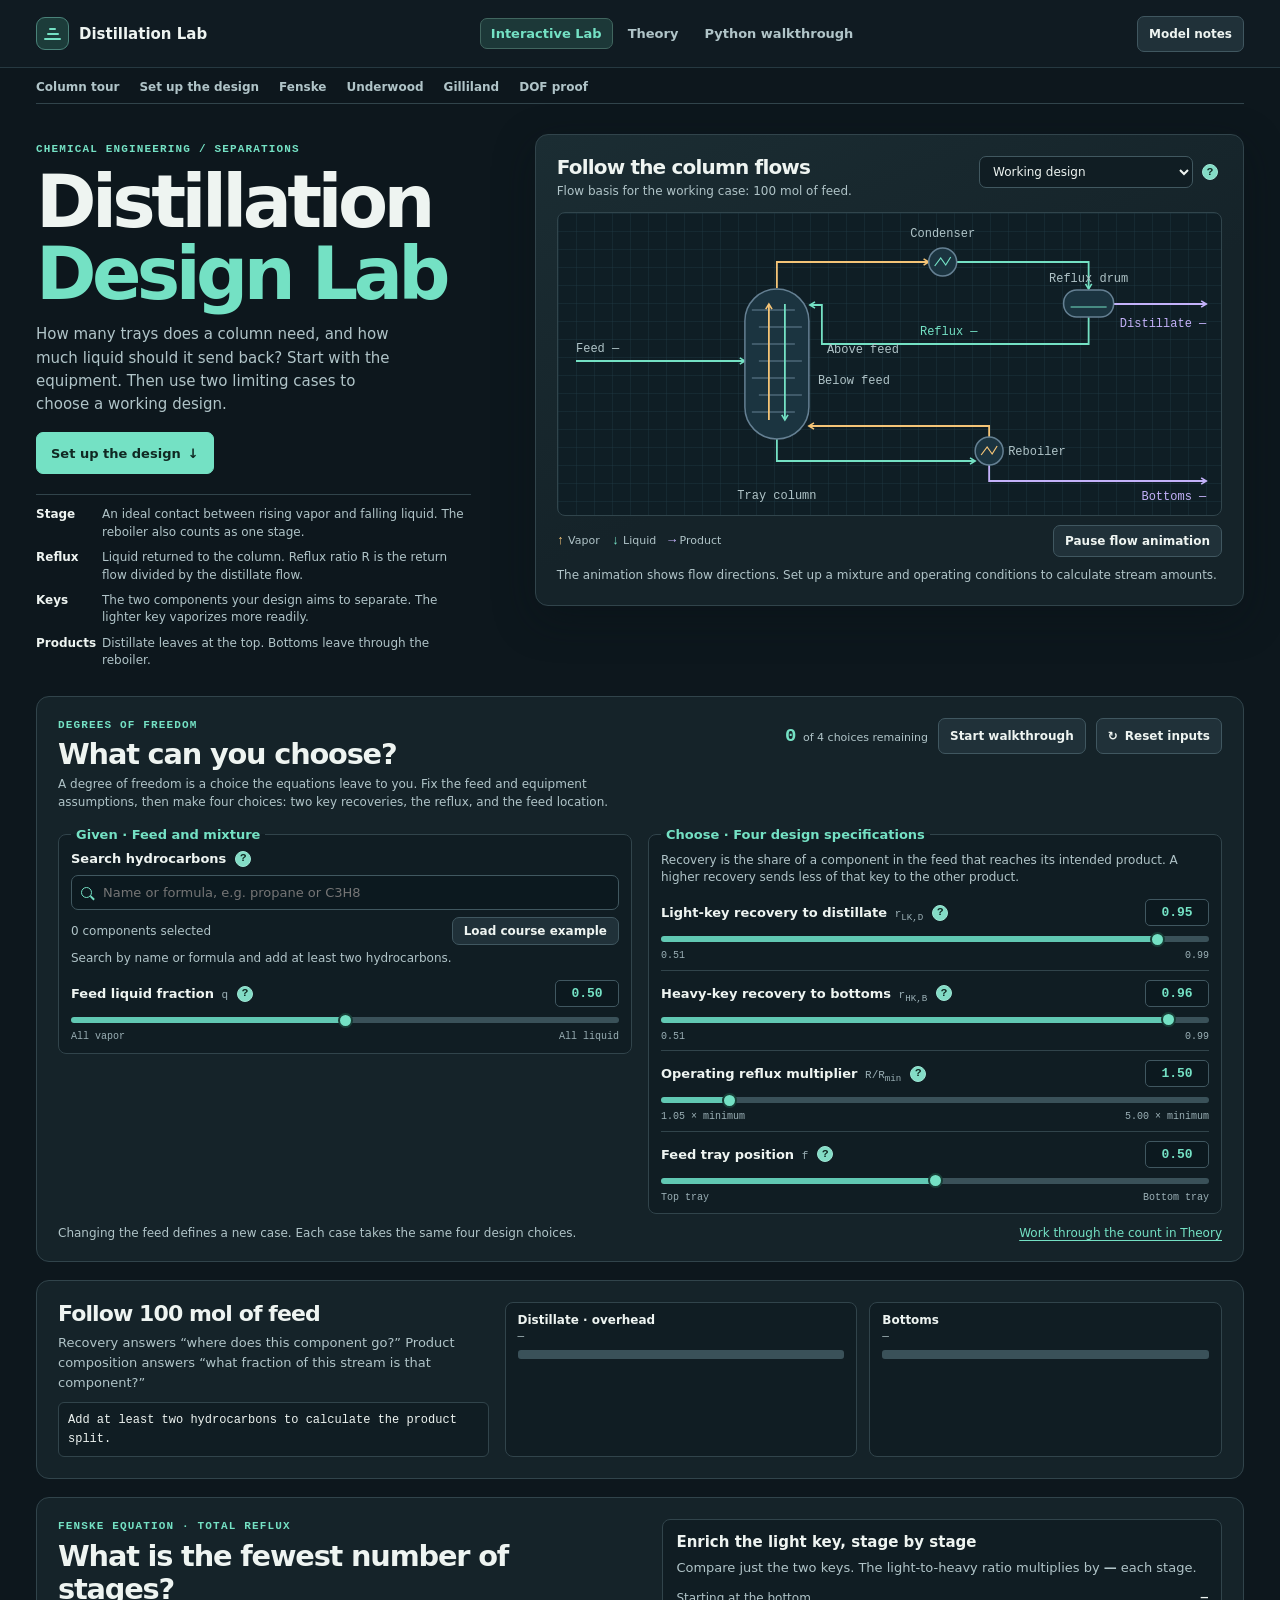
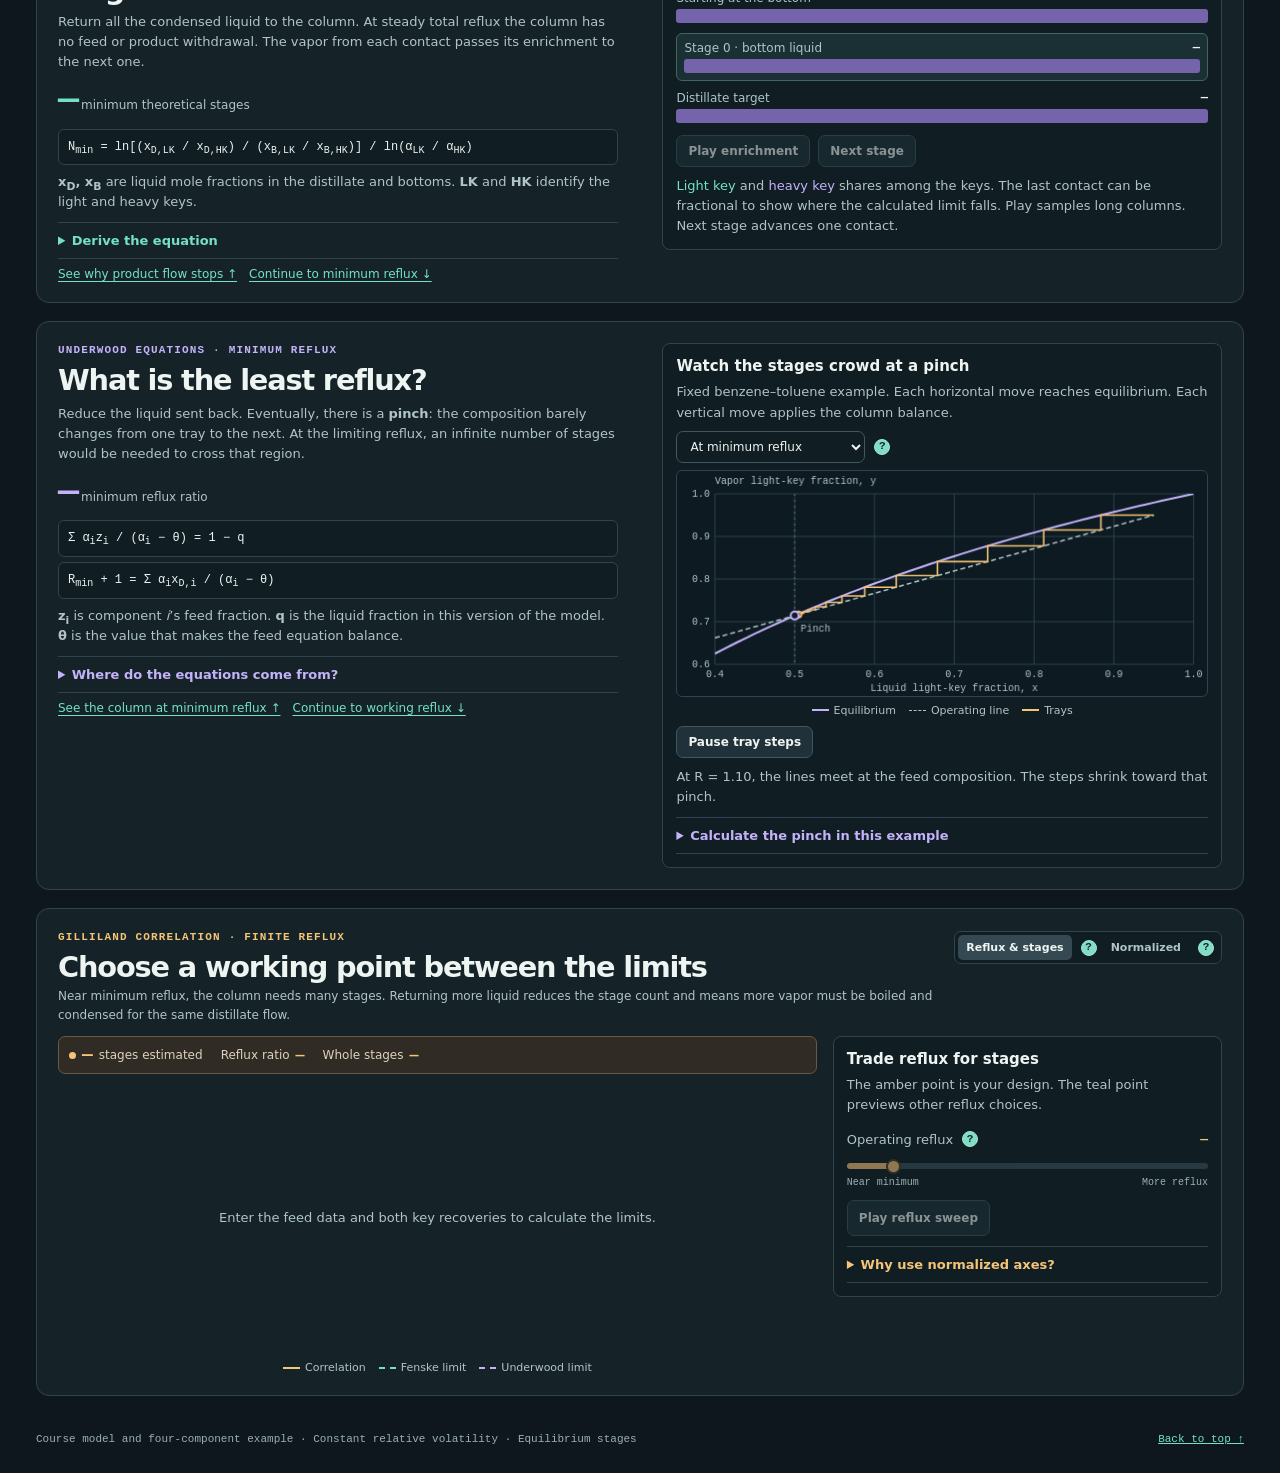
==== commit 667e8e36: "Guide students through their first column design" ====
--- a/index.html
+++ b/index.html
@@ -5,10 +5,11 @@
   <meta name="viewport" content="width=device-width, initial-scale=1">
   <meta name="theme-color" content="#0d171d">
   <title>Distillation Design Lab</title>
-  <link rel="stylesheet" href="styles.css?v=component-picker">
+  <link rel="stylesheet" href="styles.css?v=walkthrough">
   <script src="mixture.js?v=empty-mixture" defer></script>
   <script src="app.js?v=empty-mixture" defer></script>
   <script src="lessons.js?v=component-picker" defer></script>
+  <script src="walkthrough.js?v=walkthrough" defer></script>
 </head>
 <body>
   <header class="topbar" id="top">
@@ -81,6 +82,7 @@
         </div>
         <div class="setup-actions">
           <p class="dof-readout"><output id="dof-remaining" aria-live="polite">4</output> of 4 choices remaining</p>
+          <button class="quiet-button" id="start-walkthrough" type="button">Start walkthrough</button>
           <button class="quiet-button reset" type="reset" form="column-form"><span aria-hidden="true">↻</span> Reset inputs</button>
         </div>
       </div>
@@ -270,7 +272,7 @@
       </div>
       <div class="gilliland-grid">
         <div class="gilliland-chart">
-          <div class="operating-point" id="operating-readout" aria-live="polite" aria-atomic="true">
+          <div class="operating-point" id="operating-readout" tabindex="-1" aria-live="polite" aria-atomic="true">
             <div class="active-stage"><span class="dot"></span><output id="operating-stages" for="multiple-value">—</output> <span>stages estimated</span></div>
             <div class="reflux-readout"><span>Reflux ratio</span><output id="operating-reflux" for="multiple-value">—</output></div>
             <div class="stage-readout"><span>Whole stages</span><output id="rounded-stages" for="multiple-value">—</output></div>
@@ -316,6 +318,30 @@
       <a href="#top">Back to top ↑</a>
     </footer>
   </main>
+
+  <div class="walkthrough" id="design-walkthrough" hidden>
+    <div class="walkthrough-shade shade-top" aria-hidden="true"></div>
+    <div class="walkthrough-shade shade-left" aria-hidden="true"></div>
+    <div class="walkthrough-shade shade-right" aria-hidden="true"></div>
+    <div class="walkthrough-shade shade-bottom" aria-hidden="true"></div>
+    <div class="walkthrough-spotlight" aria-hidden="true"></div>
+    <section class="walkthrough-card" role="dialog" aria-labelledby="walkthrough-title"
+      aria-describedby="walkthrough-instruction" tabindex="-1">
+      <div class="walkthrough-body">
+        <p class="walkthrough-progress" id="walkthrough-progress"></p>
+        <h2 id="walkthrough-title"></h2>
+        <p id="walkthrough-instruction"></p>
+        <p class="walkthrough-status" id="walkthrough-status" role="status" hidden></p>
+      </div>
+      <div class="walkthrough-actions">
+        <button class="walkthrough-skip" id="walkthrough-skip" type="button">Skip walkthrough</button>
+        <div class="walkthrough-navigation">
+          <button class="quiet-button" id="walkthrough-back" type="button" hidden>Back</button>
+          <button class="primary-button" id="walkthrough-next" type="button">Next</button>
+        </div>
+      </div>
+    </section>
+  </div>
 
   <dialog id="model-notes" aria-labelledby="notes-title">
     <div class="notes-header">
--- a/styles.css
+++ b/styles.css
@@ -447,6 +447,64 @@
 .proof-table strong { color: var(--teal); }
 .proof-table tr.is-current { background: #244340; }
 .proof-table tr.is-current th { color: var(--text); }
+
+.walkthrough-open { overflow: hidden; }
+.walkthrough { position: fixed; inset: 0; z-index: 30; pointer-events: none; }
+.walkthrough-shade {
+  position: absolute;
+  background: #050b10ca;
+  pointer-events: auto;
+  cursor: pointer;
+}
+.shade-top { inset: 0 0 auto; height: var(--spot-top); }
+.shade-bottom { inset: var(--spot-bottom) 0 0; }
+.shade-left { inset: var(--spot-top) auto auto 0; width: var(--spot-left); height: var(--spot-height); }
+.shade-right { inset: var(--spot-top) 0 auto var(--spot-right); height: var(--spot-height); }
+.walkthrough-spotlight {
+  position: absolute;
+  top: var(--spot-top);
+  left: var(--spot-left);
+  width: var(--spot-width);
+  height: var(--spot-height);
+  border: 2px solid var(--teal);
+  border-radius: 8px;
+  box-shadow: 0 0 16px #74e1c422;
+}
+.component-picker.walkthrough-target .component-results {
+  position: static;
+  max-height: var(--walkthrough-results-height, 138px);
+  box-shadow: none;
+}
+.walkthrough-card {
+  position: absolute;
+  display: flex;
+  flex-direction: column;
+  pointer-events: auto;
+  width: min(320px, calc(100% - 24px));
+  border: 1px solid #547b76;
+  border-radius: 10px;
+  background: #16282e;
+  box-shadow: 0 10px 32px #071116aa;
+}
+.walkthrough-card:focus { outline: none; }
+.walkthrough-body { overflow: auto; padding: 12px 13px 10px; }
+.walkthrough-progress { color: var(--teal); font: 650 11px/1.4 var(--mono); }
+.walkthrough-card h2 { margin: 4px 0; font-size: 17px; }
+#walkthrough-instruction { color: var(--text); font-size: 13px; line-height: 1.5; }
+.walkthrough-status { margin-top: 5px; color: var(--muted); font-size: 12px; line-height: 1.4; }
+.walkthrough-actions, .walkthrough-navigation { display: flex; align-items: center; gap: 6px; }
+.walkthrough-actions { flex-shrink: 0; justify-content: space-between; padding: 7px 10px; border-top: 1px solid var(--edge); }
+.walkthrough-actions button { min-height: 34px; }
+.walkthrough-skip {
+  padding: 5px;
+  border: 0;
+  background: transparent;
+  color: var(--muted);
+  font-size: 12px;
+  text-decoration: underline;
+  text-underline-offset: 3px;
+}
+.walkthrough-skip:hover { color: var(--text); }
 
 .study-page { max-width: 1120px; }
 .study-intro { padding-block: 32px 22px; }
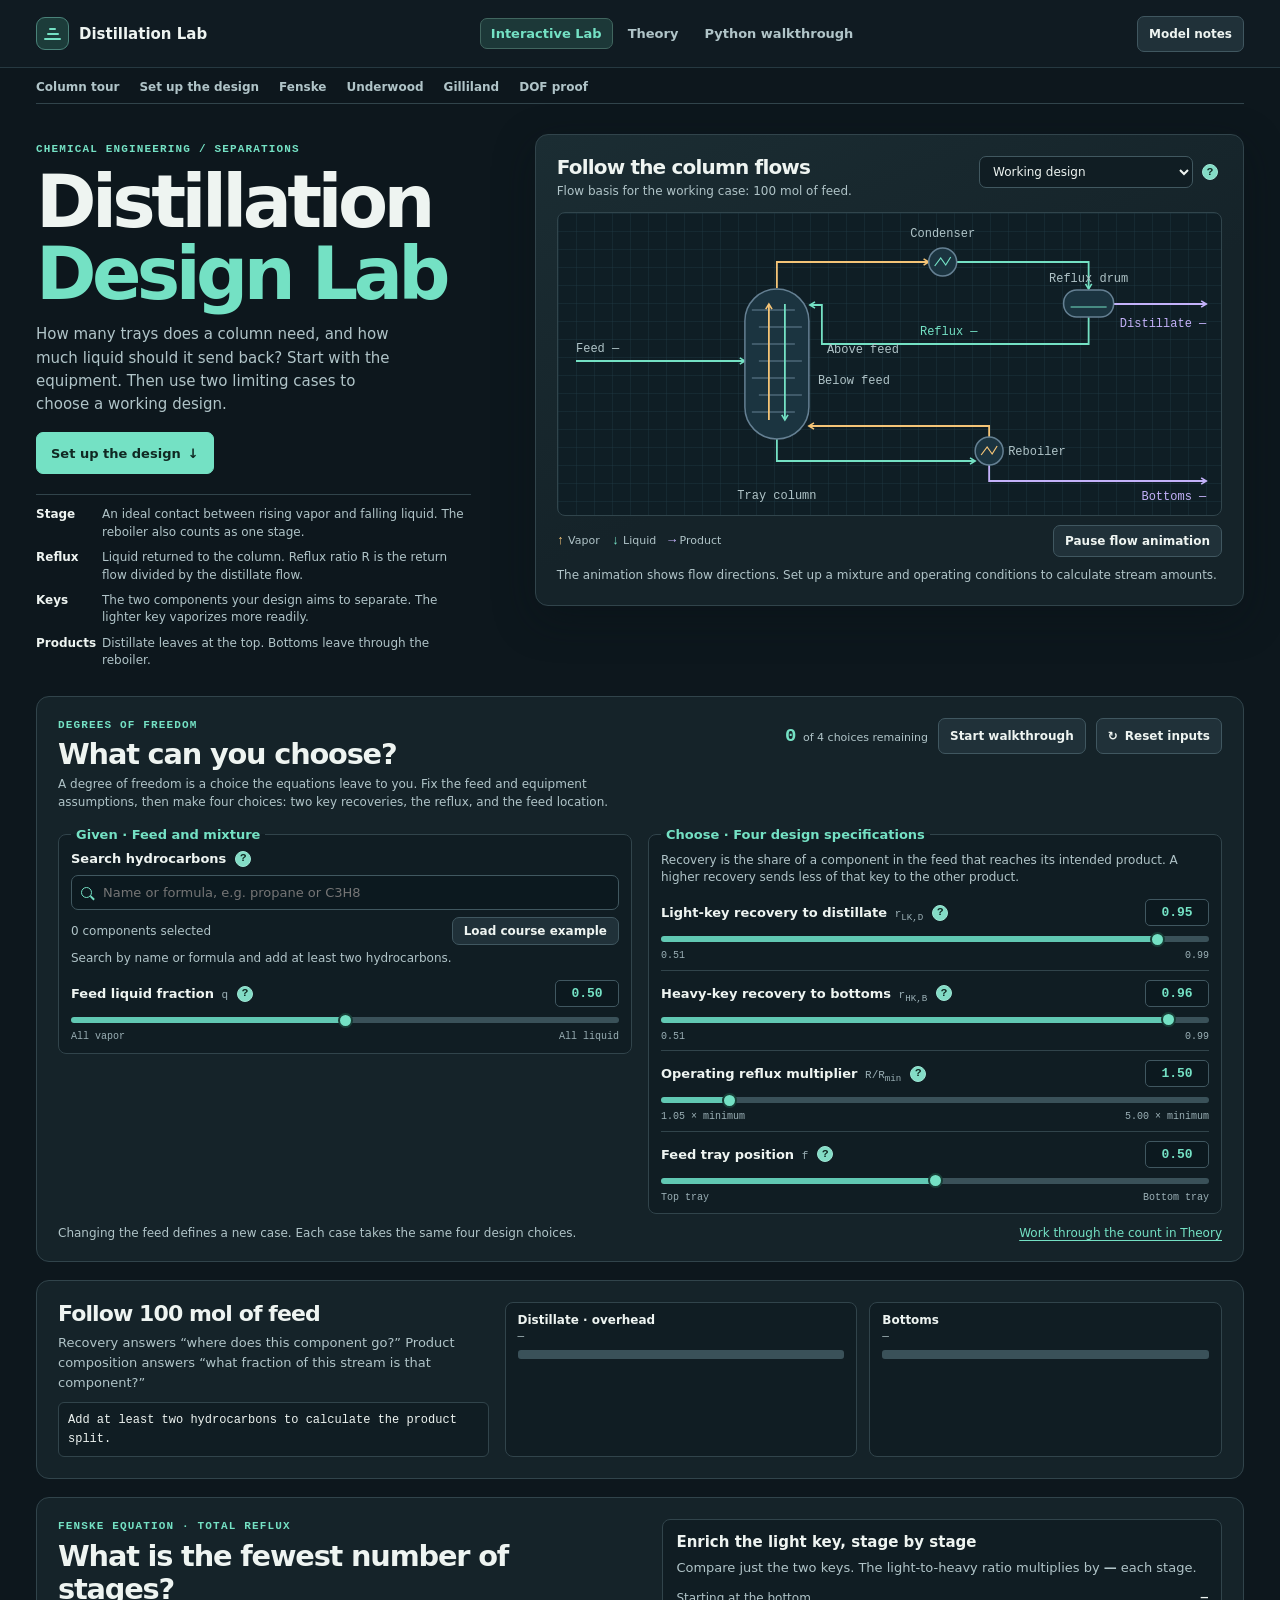
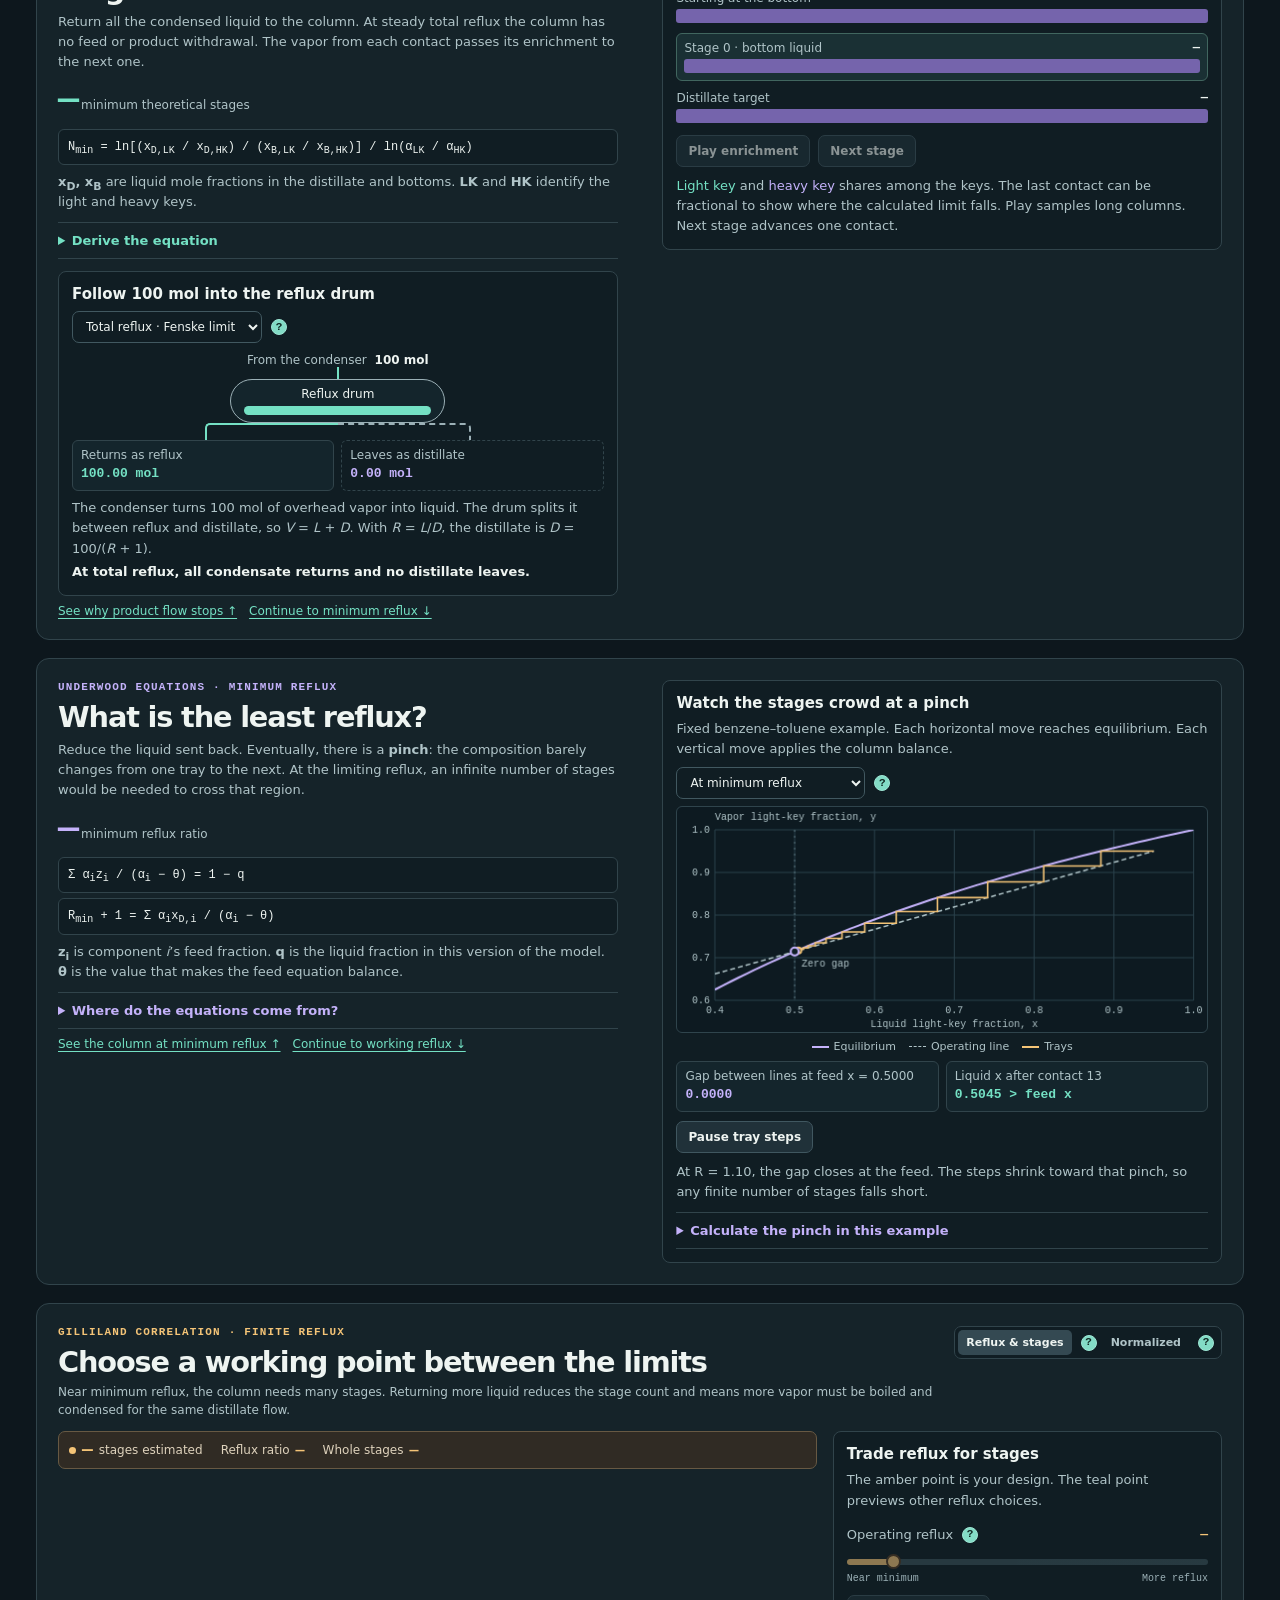
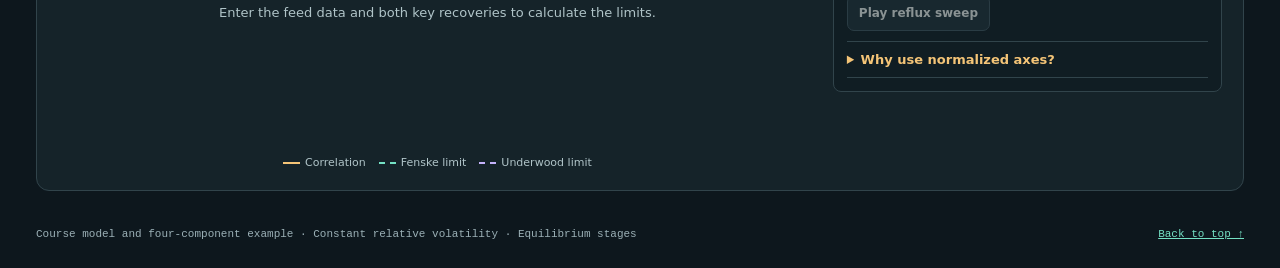
==== commit 5a644d0a: "Visualize distillation limits and refine walkthrough" ====
--- a/index.html
+++ b/index.html
@@ -5,11 +5,11 @@
   <meta name="viewport" content="width=device-width, initial-scale=1">
   <meta name="theme-color" content="#0d171d">
   <title>Distillation Design Lab</title>
-  <link rel="stylesheet" href="styles.css?v=walkthrough">
+  <link rel="stylesheet" href="styles.css?v=limit-visuals">
   <script src="mixture.js?v=empty-mixture" defer></script>
-  <script src="app.js?v=empty-mixture" defer></script>
-  <script src="lessons.js?v=component-picker" defer></script>
-  <script src="walkthrough.js?v=walkthrough" defer></script>
+  <script src="app.js?v=limit-visuals" defer></script>
+  <script src="lessons.js?v=limit-visuals" defer></script>
+  <script src="walkthrough.js?v=limit-visuals" defer></script>
 </head>
 <body>
   <header class="topbar" id="top">
@@ -178,6 +178,32 @@
           <p>With zero product withdrawal, the total-reflux balance matches the compositions of vapor and liquid passing each other between stages. That passes one stage’s enrichment to the next. After <var>N</var> contacts, the ratio has been multiplied by (α<sub>LK</sub>/α<sub>HK</sub>)<sup>N</sup>. Take logs to recover <var>N</var>. Withdrawing enriched product reduces the separation each contact can pass along. That is why this total-reflux calculation gives a lower bound for the stage count.</p>
           <p id="fenske-work" class="equation"></p>
         </details>
+        <figure class="demo-panel condenser-proof" aria-labelledby="condenser-proof-title">
+          <h3 id="condenser-proof-title">Follow 100 mol into the reflux drum</h3>
+          <div class="pinch-options option-with-help" data-option-help="condenserMode">
+            <label for="condenser-mode" class="sr-only">Condenser split example</label>
+            <select id="condenser-mode">
+              <option value="total">Total reflux · Fenske limit</option>
+              <option value="finite">Finite reflux</option>
+            </select>
+          </div>
+          <div class="condensate-diagram" id="condensate-diagram">
+            <div class="condensate-inlet">From the condenser <strong>100 mol</strong></div>
+            <div class="condensate-drum">
+              Reflux drum
+              <div class="condensate-split" aria-hidden="true"><i></i></div>
+            </div>
+            <div class="condensate-pipes" aria-hidden="true"><i></i><i></i></div>
+            <dl class="condensate-outlets">
+              <div><dt>Returns as reflux</dt><dd id="condensate-reflux">100.00 mol</dd></div>
+              <div><dt>Leaves as distillate</dt><dd id="condensate-product">0.00 mol</dd></div>
+            </dl>
+          </div>
+          <figcaption>
+            The condenser turns 100 mol of overhead vapor into liquid. The drum splits it between reflux and distillate, so <var>V</var> = <var>L</var> + <var>D</var>. With <var>R</var> = <var>L</var>/<var>D</var>, the distillate is <var>D</var> = 100/(<var>R</var> + 1).
+            <strong id="condenser-proof-result"></strong>
+          </figcaption>
+        </figure>
         <div class="lesson-links">
           <a class="text-link" href="#equipment" data-equipment-case="total">See why product flow stops ↑</a>
           <a class="text-link" href="#underwood">Continue to minimum reflux ↓</a>
@@ -240,6 +266,10 @@
           <span><i class="legend-line pinch-operating"></i>Operating line</span>
           <span><i class="legend-line gilliland-line"></i>Trays</span>
         </div>
+        <dl class="pinch-measures">
+          <div><dt>Gap between lines at feed x = 0.5000</dt><dd id="pinch-gap">—</dd></div>
+          <div><dt id="pinch-contact">Liquid x at current contact</dt><dd id="pinch-liquid">—</dd></div>
+        </dl>
         <div class="demo-controls">
           <button class="quiet-button" id="pinch-play" type="button">Play tray steps</button>
         </div>
@@ -249,6 +279,7 @@
           <p>The feed is saturated liquid, so its balance is vertical at x = z<sub>F</sub> = 0.50. Equilibrium gives y* = 2.50x / [1 + (2.50 − 1)x] = 0.714 there.</p>
           <p>The rectifying line obeys y = (Rx + x<sub>D</sub>) / (R + 1). Make it pass through the pinch with x<sub>D</sub> = 0.95 and solve for R.</p>
           <p class="equation">R<sub>min</sub> = (0.95 − 0.714) / (0.714 − 0.50) ≈ 1.10</p>
+          <p>At this reflux, a step starting at x = 0.50 ends at x = 0.50. Both the operating line and the equilibrium curve increase with composition, so a step starting above 0.50 also ends above 0.50. Every finite sequence from the distillate stays above the feed composition.</p>
         </details>
       </figure>
     </section>
@@ -329,7 +360,8 @@
       aria-describedby="walkthrough-instruction" tabindex="-1">
       <div class="walkthrough-body">
         <p class="walkthrough-progress" id="walkthrough-progress"></p>
-        <h2 id="walkthrough-title"></h2>
+        <progress class="walkthrough-progress-bar" id="walkthrough-bar" aria-hidden="true"></progress>
+        <h2 class="sr-only" id="walkthrough-title"></h2>
         <p id="walkthrough-instruction"></p>
         <p class="walkthrough-status" id="walkthrough-status" role="status" hidden></p>
       </div>
--- a/styles.css
+++ b/styles.css
@@ -387,6 +387,44 @@
 #pinch-plot { height: 227px; }
 #root-plot { height: 135px; }
 .pinch-options { margin-top: 8px; }
+.condenser-proof { margin-top: 12px; }
+.condensate-diagram { margin-top: 10px; }
+.condensate-inlet {
+  text-align: center;
+  color: var(--muted);
+  font-size: 12px;
+}
+.condensate-inlet::after { content: ''; display: block; width: 2px; height: 12px; margin-inline: auto; background: var(--teal); }
+.condensate-inlet strong { margin-inline-start: 4px; color: var(--text); }
+.condensate-drum {
+  width: min(215px, 84%);
+  margin-inline: auto;
+  padding: 7px 13px;
+  border: 1px solid var(--subtle);
+  border-radius: 24px;
+  background: #14252c;
+  text-align: center;
+  font-size: 12px;
+}
+.condensate-split { height: 9px; margin-top: 5px; overflow: hidden; border-radius: 6px; background: var(--violet); }
+.condensate-split i { display: block; width: var(--reflux-share, 100%); height: 100%; background: var(--teal); transition: width .3s ease; }
+.condensate-pipes { display: flex; width: 50%; height: 17px; margin-inline: auto; }
+.condensate-pipes i { flex: 1; border-top: 2px solid; border-left: 2px solid; border-top-left-radius: 5px; color: var(--teal); }
+.condensate-pipes i + i { border-left: 0; border-right: 2px solid; border-radius: 0 5px 0 0; color: var(--violet); }
+.condensate-diagram[data-total="true"] .condensate-pipes i + i { border-top-style: dashed; border-right-style: dashed; color: var(--subtle); }
+.condensate-outlets, .pinch-measures { display: grid; grid-template-columns: repeat(2, minmax(0, 1fr)); gap: 7px; }
+.condensate-outlets > div, .pinch-measures > div {
+  padding: 7px 8px;
+  border: 1px solid var(--edge);
+  border-radius: 6px;
+  background: #14252c;
+}
+.condensate-outlets dt, .pinch-measures dt { color: var(--muted); font-size: 12px; }
+.condensate-outlets dd, .pinch-measures dd { margin: 4px 0 0; color: var(--teal); font: 650 13px/1.3 var(--mono); }
+.condensate-outlets > div:last-child dd, .pinch-measures > div:first-child dd { color: var(--violet); }
+.condensate-diagram[data-total="true"] .condensate-outlets > div:last-child { border-style: dashed; background: transparent; }
+#condenser-proof-result { display: block; margin-top: 3px; color: var(--text); }
+.pinch-measures { margin-top: 8px; }
 
 .gilliland-grid { display: grid; grid-template-columns: minmax(0, 1.95fr) minmax(230px, 1fr); gap: 16px; margin-top: 12px; }
 .gilliland-chart { min-width: 0; }
@@ -452,7 +490,7 @@
 .walkthrough { position: fixed; inset: 0; z-index: 30; pointer-events: none; }
 .walkthrough-shade {
   position: absolute;
-  background: #050b10ca;
+  background: #050b10a6;
   pointer-events: auto;
   cursor: pointer;
 }
@@ -476,35 +514,90 @@
   box-shadow: none;
 }
 .walkthrough-card {
+  --walkthrough-paper: #f3faf7;
+  --walkthrough-line: #b5d1c7;
   position: absolute;
   display: flex;
   flex-direction: column;
   pointer-events: auto;
   width: min(320px, calc(100% - 24px));
-  border: 1px solid #547b76;
-  border-radius: 10px;
-  background: #16282e;
-  box-shadow: 0 10px 32px #071116aa;
+  border: 1px solid var(--walkthrough-line);
+  border-radius: 11px;
+  background: var(--walkthrough-paper);
+  color: #152e2a;
+  box-shadow: 0 10px 32px #07111691;
 }
 .walkthrough-card:focus { outline: none; }
-.walkthrough-body { overflow: auto; padding: 12px 13px 10px; }
-.walkthrough-progress { color: var(--teal); font: 650 11px/1.4 var(--mono); }
-.walkthrough-card h2 { margin: 4px 0; font-size: 17px; }
-#walkthrough-instruction { color: var(--text); font-size: 13px; line-height: 1.5; }
-.walkthrough-status { margin-top: 5px; color: var(--muted); font-size: 12px; line-height: 1.4; }
+.walkthrough-card::before {
+  position: absolute;
+  width: 12px;
+  height: 12px;
+  background: var(--walkthrough-paper);
+  transform: rotate(45deg);
+  pointer-events: none;
+  content: "";
+}
+.walkthrough-card[data-placement="right"]::before {
+  top: calc(var(--spotlight-pointer) - 6px);
+  left: -7px;
+  border-bottom: 1px solid var(--walkthrough-line);
+  border-left: 1px solid var(--walkthrough-line);
+}
+.walkthrough-card[data-placement="left"]::before {
+  top: calc(var(--spotlight-pointer) - 6px);
+  right: -7px;
+  border-top: 1px solid var(--walkthrough-line);
+  border-right: 1px solid var(--walkthrough-line);
+}
+.walkthrough-card[data-placement="below"]::before {
+  top: -7px;
+  left: calc(var(--spotlight-pointer) - 6px);
+  border-top: 1px solid var(--walkthrough-line);
+  border-left: 1px solid var(--walkthrough-line);
+}
+.walkthrough-card[data-placement="above"]::before {
+  bottom: -7px;
+  left: calc(var(--spotlight-pointer) - 6px);
+  border-bottom: 1px solid var(--walkthrough-line);
+  border-right: 1px solid var(--walkthrough-line);
+}
+.walkthrough-card :focus-visible { outline-color: #177b68; }
+.walkthrough-body { overflow: auto; padding: 12px 14px 6px; }
+.walkthrough-progress { color: #486660; font: 700 11px/1.4 var(--mono); text-transform: uppercase; }
+.walkthrough-progress-bar {
+  display: block;
+  appearance: none;
+  width: 100%;
+  height: 4px;
+  margin-top: 5px;
+  overflow: hidden;
+  border: 0;
+  border-radius: 5px;
+  background: #dbeae4;
+  color: #168674;
+}
+.walkthrough-progress-bar::-webkit-progress-bar { background: #dbeae4; }
+.walkthrough-progress-bar::-webkit-progress-value { background: #168674; border-radius: 5px; }
+.walkthrough-progress-bar::-moz-progress-bar { background: #168674; border-radius: 5px; }
+#walkthrough-instruction { margin-top: 8px; font-size: 14px; font-weight: 650; line-height: 1.45; }
+.walkthrough-status { margin-top: 4px; color: #46645e; font-size: 12px; line-height: 1.4; }
 .walkthrough-actions, .walkthrough-navigation { display: flex; align-items: center; gap: 6px; }
-.walkthrough-actions { flex-shrink: 0; justify-content: space-between; padding: 7px 10px; border-top: 1px solid var(--edge); }
+.walkthrough-actions { flex-shrink: 0; justify-content: space-between; padding: 4px 12px 10px; }
 .walkthrough-actions button { min-height: 34px; }
+.walkthrough-navigation .quiet-button { border-color: #bdd6ce; background: transparent; color: #31544c; }
+.walkthrough-navigation .quiet-button:hover:enabled { background: #e0eee9; }
+.walkthrough-navigation .primary-button { min-width: 68px; border-color: transparent; background: #086b59; color: white; }
+.walkthrough-navigation .primary-button:hover:enabled { background: #065447; }
 .walkthrough-skip {
   padding: 5px;
   border: 0;
   background: transparent;
-  color: var(--muted);
+  color: #42645b;
   font-size: 12px;
   text-decoration: underline;
   text-underline-offset: 3px;
 }
-.walkthrough-skip:hover { color: var(--text); }
+.walkthrough-skip:hover { color: #15392e; }
 
 .study-page { max-width: 1120px; }
 .study-intro { padding-block: 32px 22px; }
@@ -619,5 +712,5 @@
   #main-plot { height: 251px; }
 }
 @media (prefers-reduced-motion: reduce) {
-  #stage-current-bar { transition: none; }
-}
+  #stage-current-bar, .condensate-split i { transition: none; }
+}
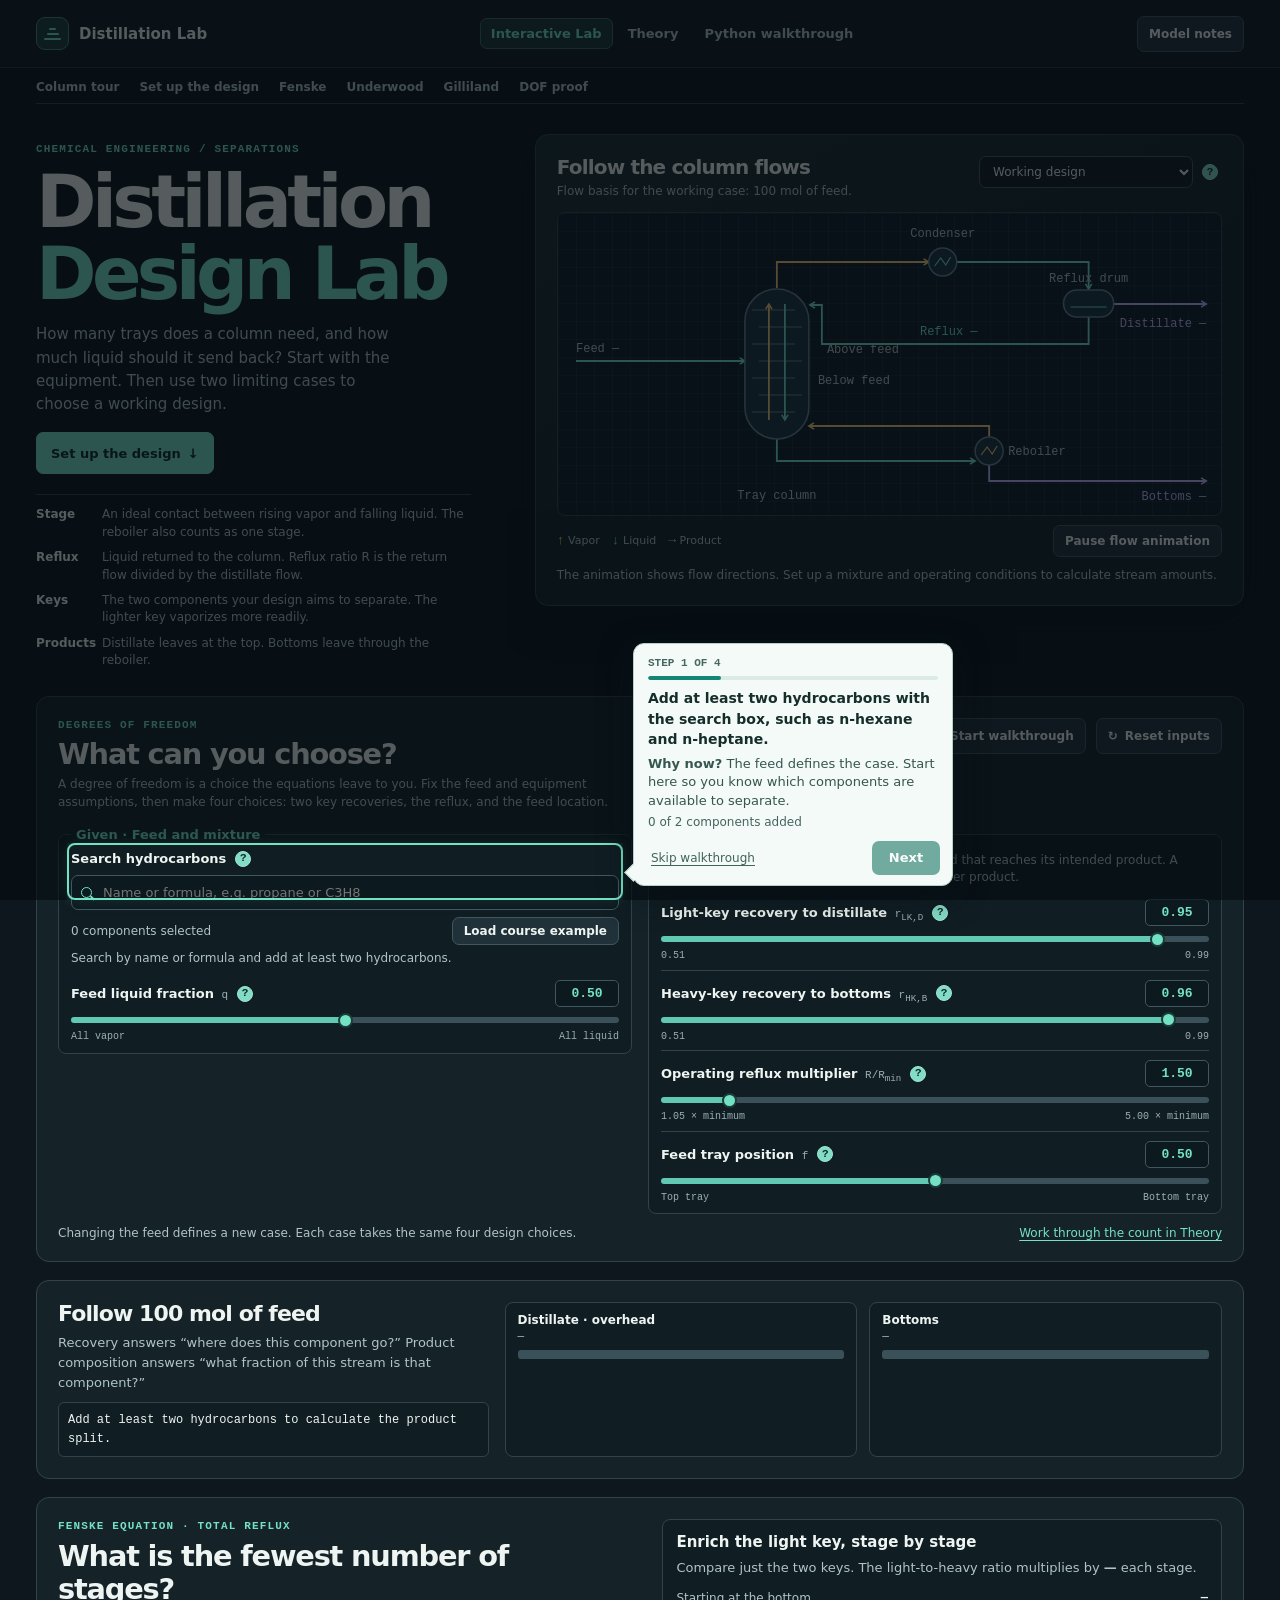
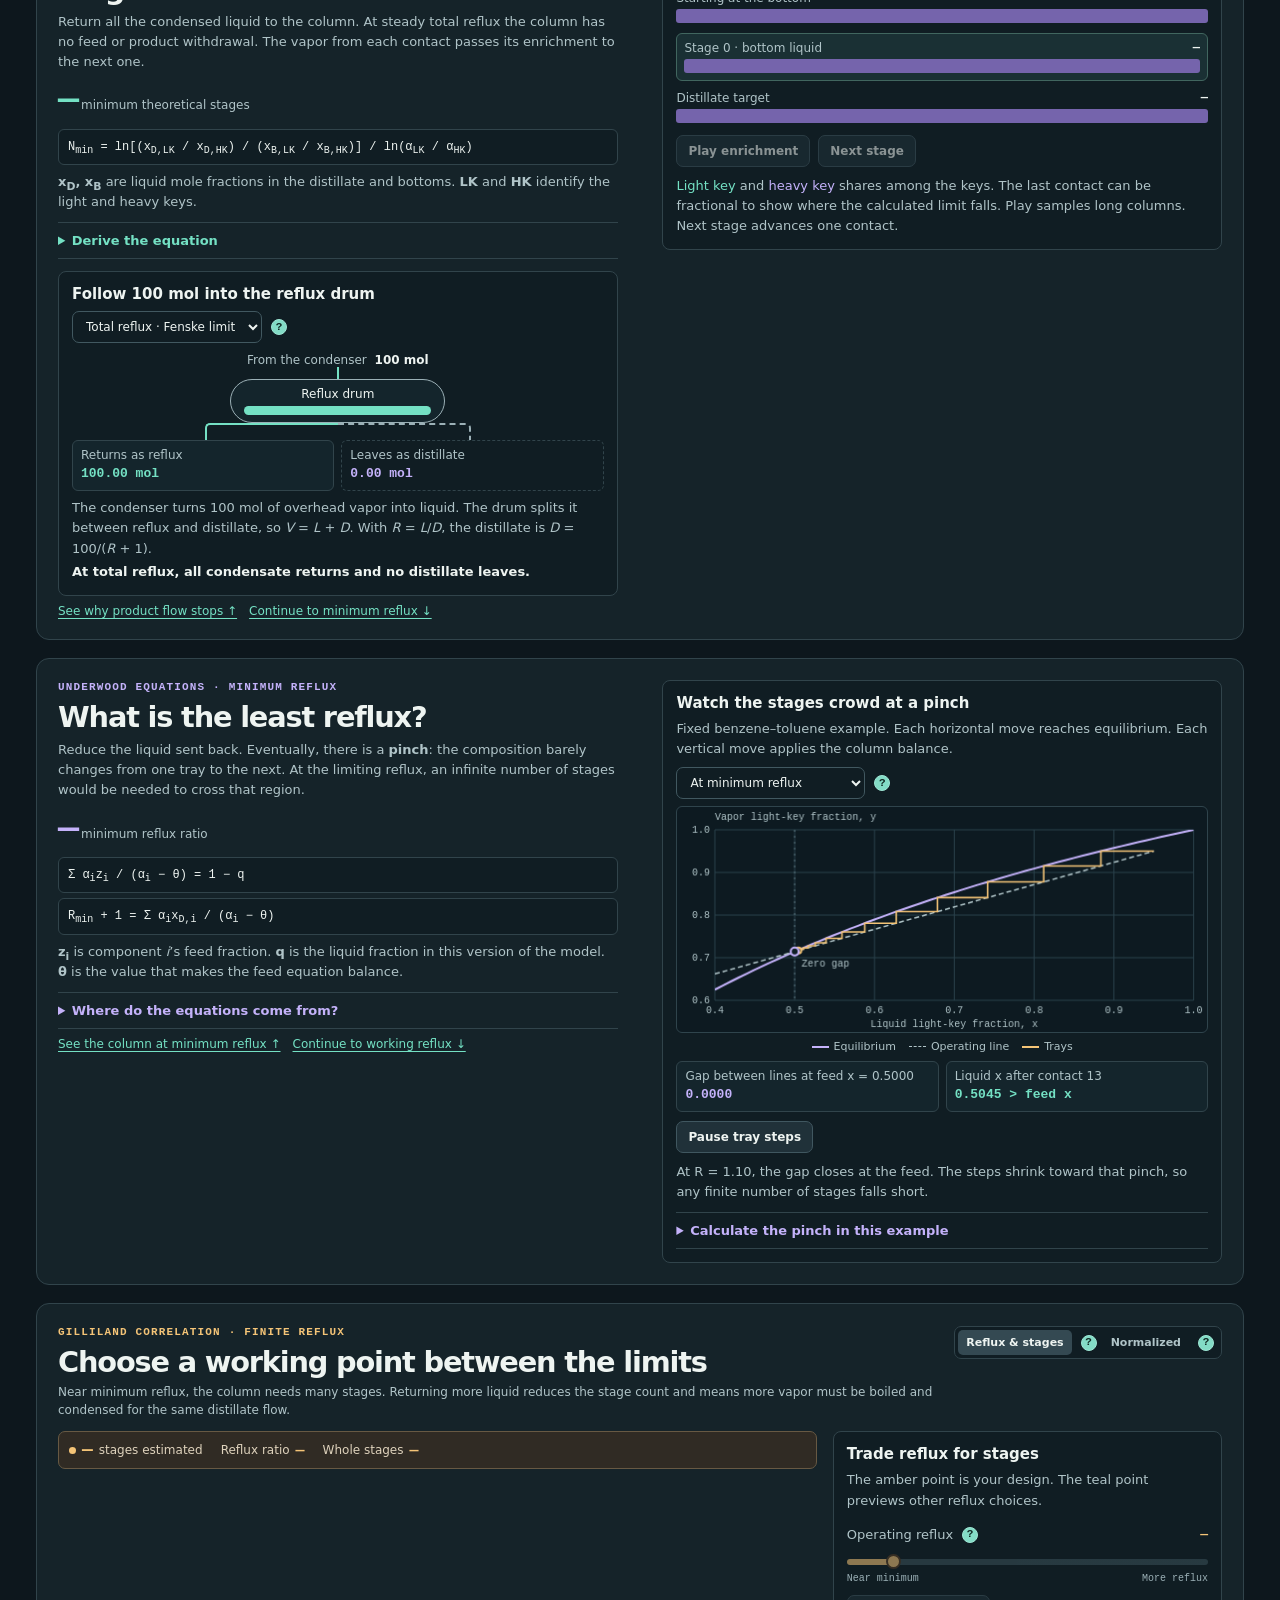
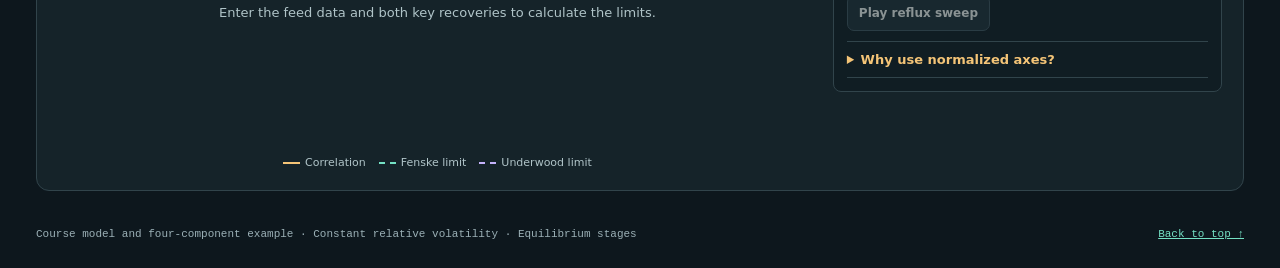
==== commit 36b3f39d: "Start the walkthrough automatically and explain each step" ====
--- a/index.html
+++ b/index.html
@@ -5,11 +5,11 @@
   <meta name="viewport" content="width=device-width, initial-scale=1">
   <meta name="theme-color" content="#0d171d">
   <title>Distillation Design Lab</title>
-  <link rel="stylesheet" href="styles.css?v=limit-visuals">
+  <link rel="stylesheet" href="styles.css?v=walkthrough-reasons">
   <script src="mixture.js?v=empty-mixture" defer></script>
   <script src="app.js?v=limit-visuals" defer></script>
   <script src="lessons.js?v=limit-visuals" defer></script>
-  <script src="walkthrough.js?v=limit-visuals" defer></script>
+  <script src="walkthrough.js?v=walkthrough-reasons" defer></script>
 </head>
 <body>
   <header class="topbar" id="top">
@@ -357,12 +357,13 @@
     <div class="walkthrough-shade shade-bottom" aria-hidden="true"></div>
     <div class="walkthrough-spotlight" aria-hidden="true"></div>
     <section class="walkthrough-card" role="dialog" aria-labelledby="walkthrough-title"
-      aria-describedby="walkthrough-instruction" tabindex="-1">
+      aria-describedby="walkthrough-progress walkthrough-instruction walkthrough-why" tabindex="-1">
       <div class="walkthrough-body">
         <p class="walkthrough-progress" id="walkthrough-progress"></p>
         <progress class="walkthrough-progress-bar" id="walkthrough-bar" aria-hidden="true"></progress>
         <h2 class="sr-only" id="walkthrough-title"></h2>
         <p id="walkthrough-instruction"></p>
+        <p class="walkthrough-why" id="walkthrough-why"><strong>Why now?</strong> <span id="walkthrough-reason"></span></p>
         <p class="walkthrough-status" id="walkthrough-status" role="status" hidden></p>
       </div>
       <div class="walkthrough-actions">
--- a/styles.css
+++ b/styles.css
@@ -580,6 +580,7 @@
 .walkthrough-progress-bar::-webkit-progress-value { background: #168674; border-radius: 5px; }
 .walkthrough-progress-bar::-moz-progress-bar { background: #168674; border-radius: 5px; }
 #walkthrough-instruction { margin-top: 8px; font-size: 14px; font-weight: 650; line-height: 1.45; }
+.walkthrough-why { margin-top: 6px; color: #36564f; font-size: 13px; line-height: 1.4; }
 .walkthrough-status { margin-top: 4px; color: #46645e; font-size: 12px; line-height: 1.4; }
 .walkthrough-actions, .walkthrough-navigation { display: flex; align-items: center; gap: 6px; }
 .walkthrough-actions { flex-shrink: 0; justify-content: space-between; padding: 4px 12px 10px; }
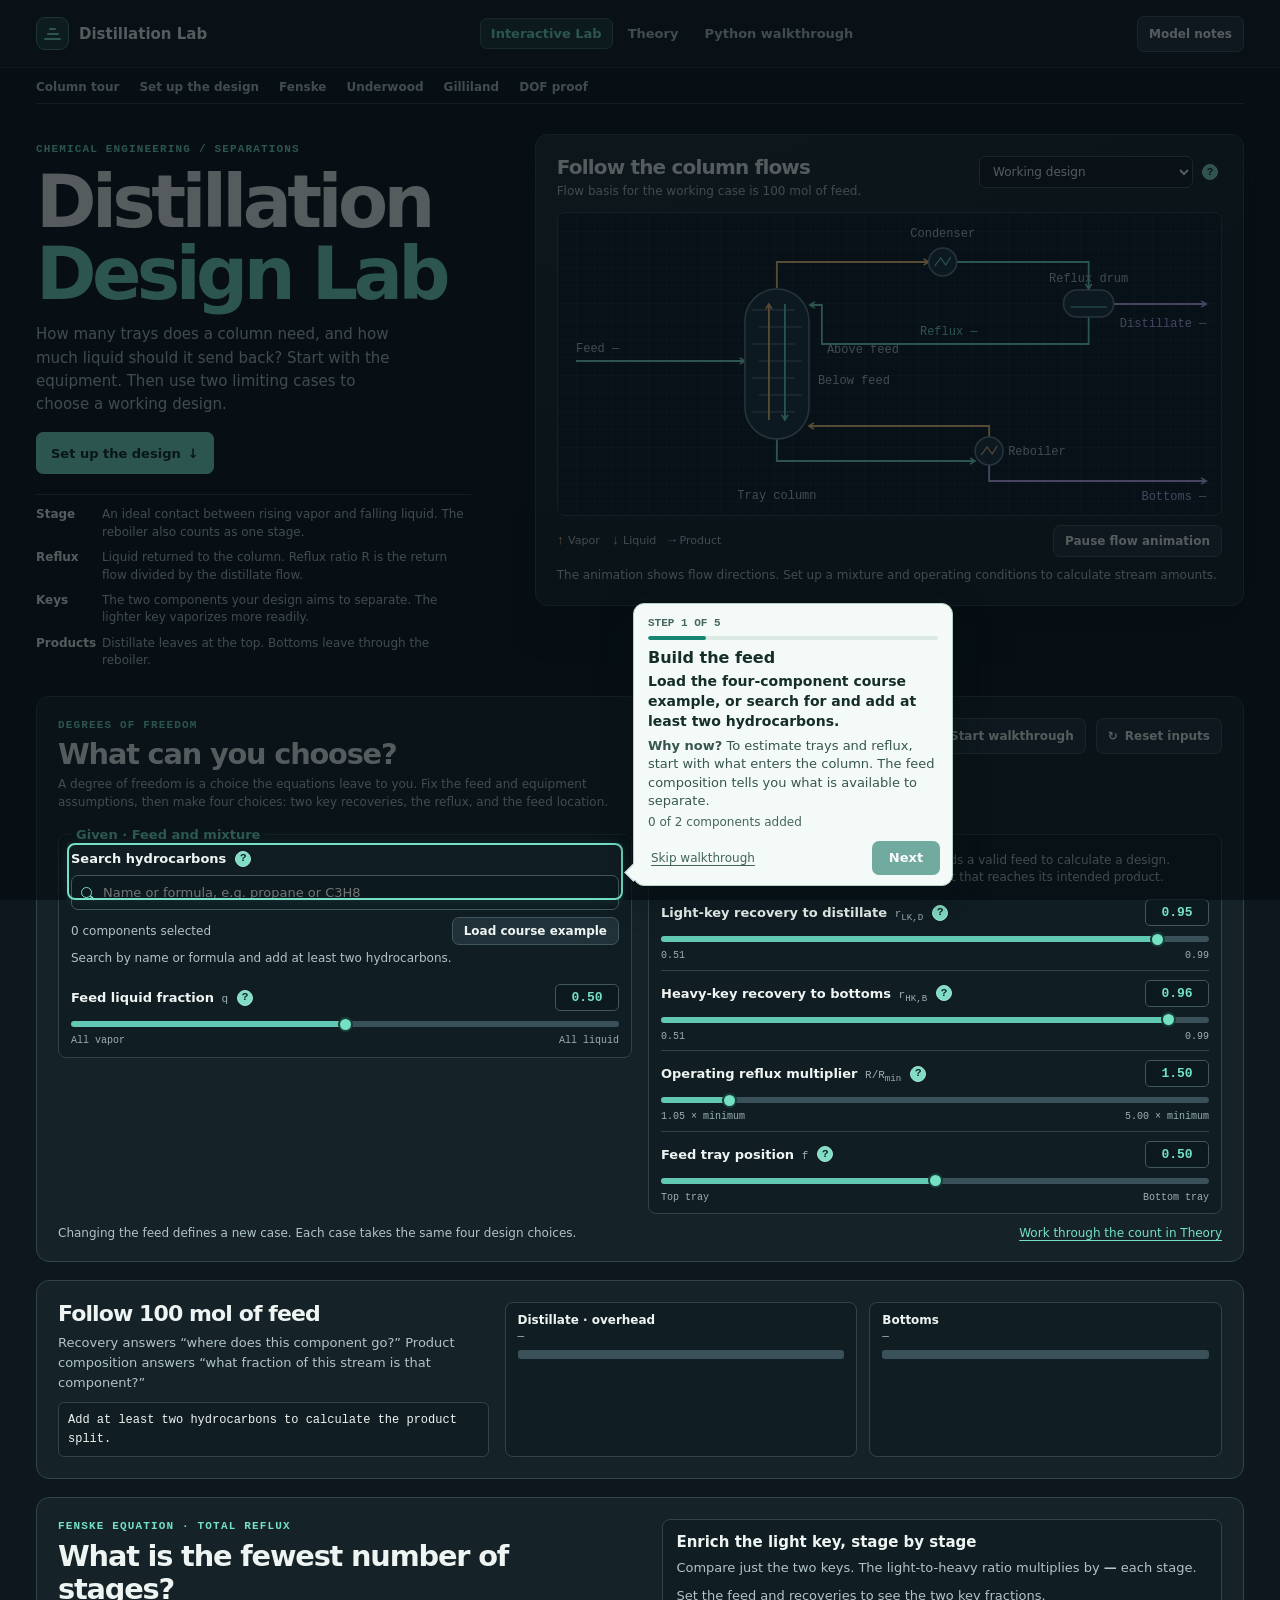
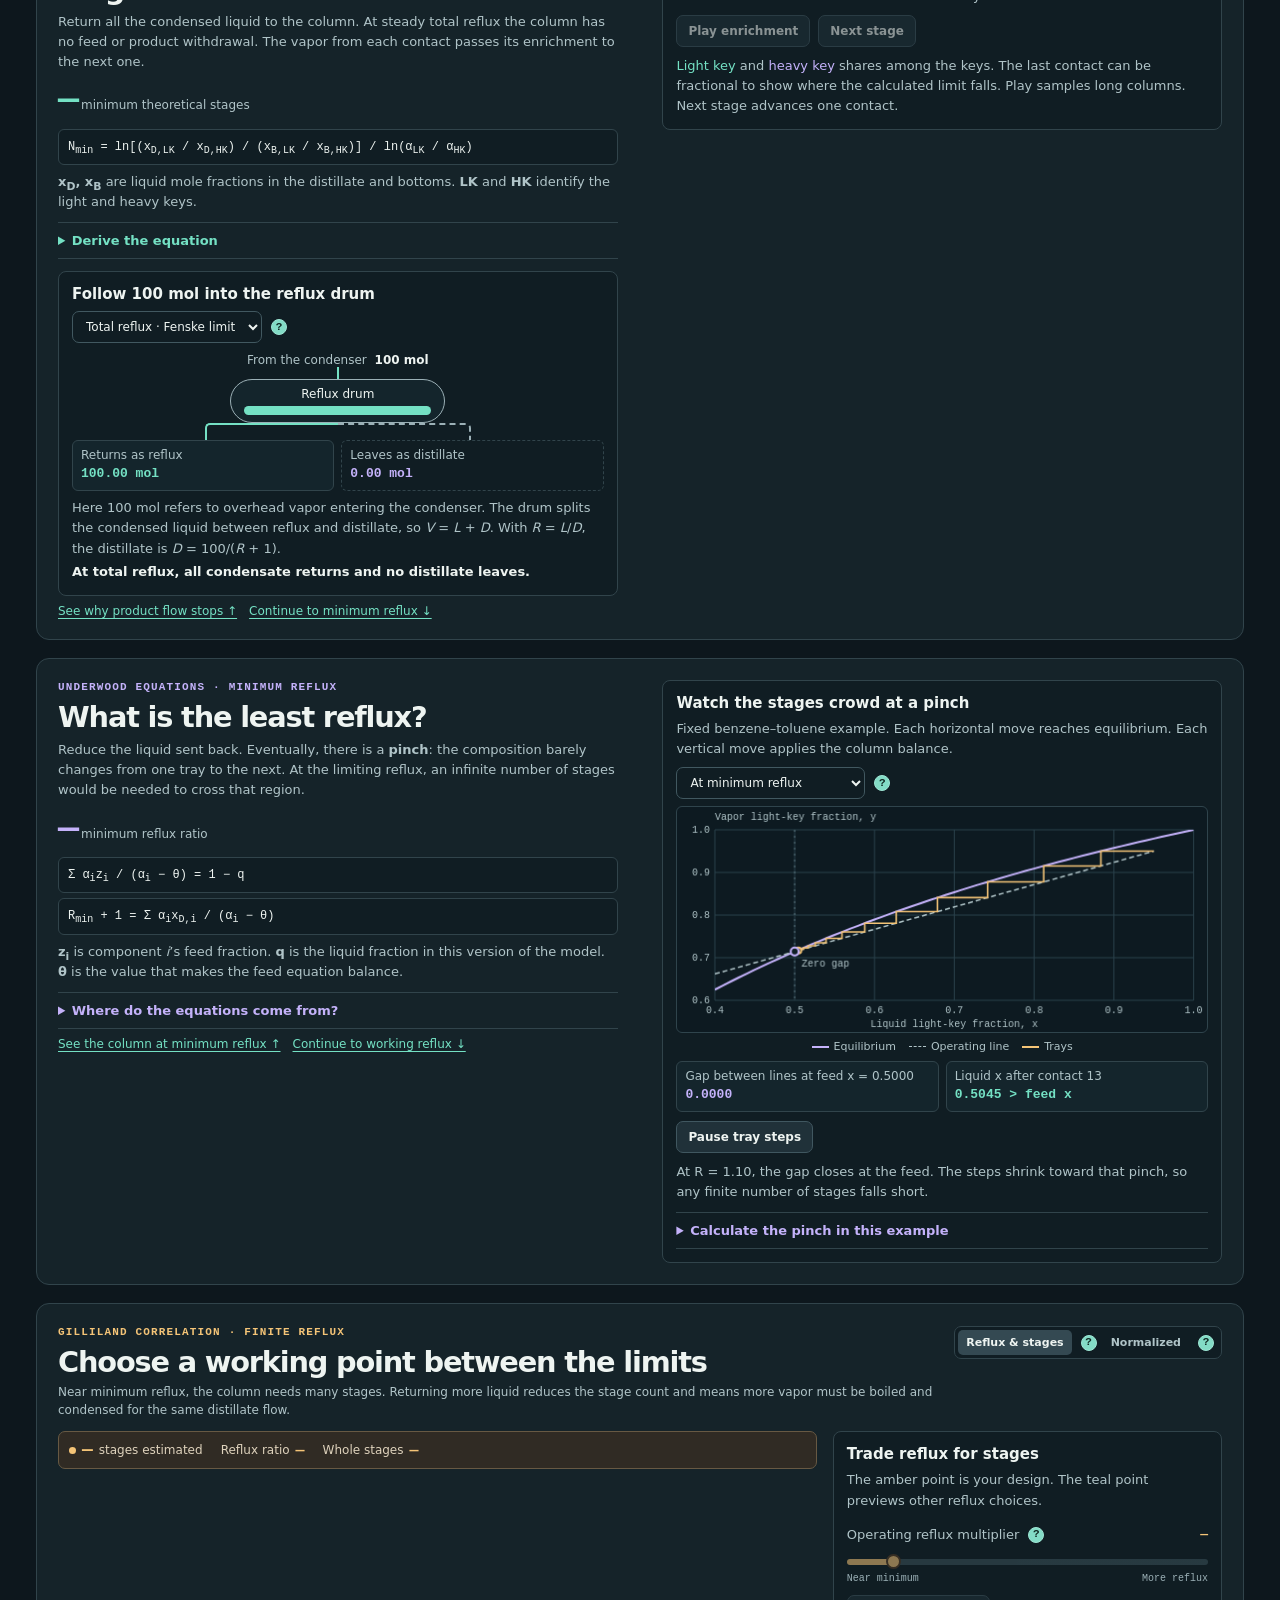
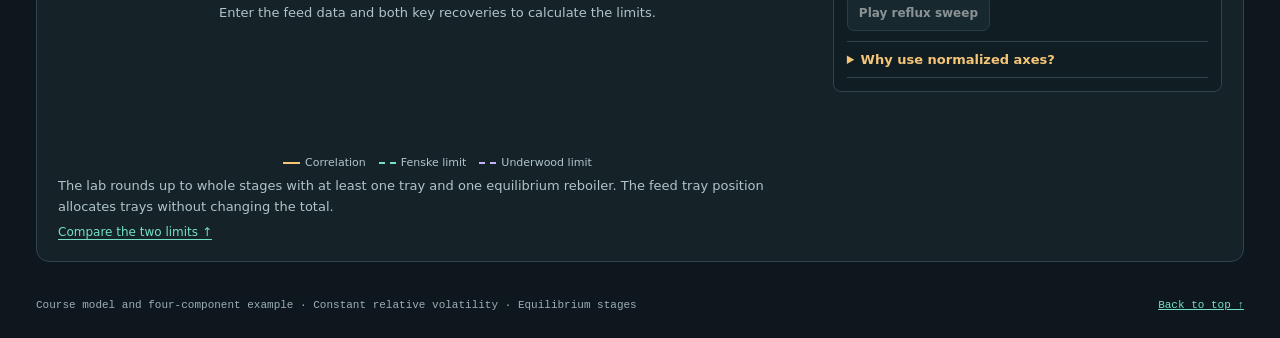
==== commit e2dec553: "Guide the full column design and clarify shortcut limits" ====
--- a/index.html
+++ b/index.html
@@ -5,11 +5,11 @@
   <meta name="viewport" content="width=device-width, initial-scale=1">
   <meta name="theme-color" content="#0d171d">
   <title>Distillation Design Lab</title>
-  <link rel="stylesheet" href="styles.css?v=walkthrough-reasons">
+  <link rel="stylesheet" href="styles.css?v=guided-design">
   <script src="mixture.js?v=empty-mixture" defer></script>
-  <script src="app.js?v=limit-visuals" defer></script>
-  <script src="lessons.js?v=limit-visuals" defer></script>
-  <script src="walkthrough.js?v=walkthrough-reasons" defer></script>
+  <script src="app.js?v=guided-design" defer></script>
+  <script src="lessons.js?v=guided-design" defer></script>
+  <script src="walkthrough.js?v=guided-design" defer></script>
 </head>
 <body>
   <header class="topbar" id="top">
@@ -45,7 +45,7 @@
         <div class="section-top connection-heading">
           <div>
             <h2 id="equipment-title">Follow the column flows</h2>
-            <p class="connection-caption">Flow basis for the working case: 100 mol of feed.</p>
+            <p class="connection-caption" id="equipment-basis">Flow basis for the working case is 100 mol of feed.</p>
           </div>
           <div class="equipment-mode option-with-help" data-option-help="equipmentMode">
             <label class="sr-only" for="equipment-mode">Column operating case</label>
@@ -81,7 +81,7 @@
           <p class="connection-caption">A degree of freedom is a choice the equations leave to you. Fix the feed and equipment assumptions, then make four choices: two key recoveries, the reflux, and the feed location.</p>
         </div>
         <div class="setup-actions">
-          <p class="dof-readout"><output id="dof-remaining" aria-live="polite">4</output> of 4 choices remaining</p>
+          <p class="dof-readout"><output id="dof-remaining" aria-live="polite">4</output> of 4 design inputs need attention</p>
           <button class="quiet-button" id="start-walkthrough" type="button">Start walkthrough</button>
           <button class="quiet-button reset" type="reset" form="column-form"><span aria-hidden="true">↻</span> Reset inputs</button>
         </div>
@@ -89,43 +89,48 @@
       <form id="column-form" class="dof-grid">
         <fieldset class="input-group">
           <legend>Given · Feed and mixture</legend>
-          <div class="component-picker" id="component-picker">
-            <div class="option-with-help" data-option-help="mixture">
-              <label for="component-search">Search hydrocarbons</label>
+          <div id="mixture-picker-step">
+            <div class="component-picker" id="component-picker">
+              <div class="option-with-help" data-option-help="mixture">
+                <label for="component-search">Search hydrocarbons</label>
+              </div>
+              <div class="component-search-field">
+                <span class="search-icon" aria-hidden="true"></span>
+                <input id="component-search" type="search" placeholder="Name or formula, e.g. propane or C3H8"
+                  autocomplete="off" maxlength="60" aria-controls="component-results">
+              </div>
+              <ul class="component-results" id="component-results" aria-label="Matching hydrocarbons" hidden></ul>
+              <div class="custom-component" id="custom-component" hidden>
+                <p>Add <strong id="custom-name"></strong></p>
+                <div class="custom-component-row">
+                  <span class="option-with-help" data-option-help="customAlpha">
+                    <label for="custom-alpha">Relative volatility</label>
+                  </span>
+                  <input class="value" id="custom-alpha" type="number" min="0.000000001" max="1000000000"
+                    step="any" inputmode="decimal" aria-describedby="custom-reference">
+                  <button class="quiet-button" id="custom-add" type="button">Add</button>
+                  <button class="quiet-button" id="custom-cancel" type="button">Cancel</button>
+                </div>
+                <p id="custom-reference"></p>
+                <p id="custom-error" class="input-error" role="status" hidden></p>
+              </div>
             </div>
-            <div class="component-search-field">
-              <span class="search-icon" aria-hidden="true"></span>
-              <input id="component-search" type="search" placeholder="Name or formula, e.g. propane or C3H8"
-                autocomplete="off" maxlength="60" aria-controls="component-results">
+            <div class="mixture-summary">
+              <p id="component-status" role="status">0 components selected</p>
+              <button class="quiet-button" id="load-course-mixture" type="button">Load course example</button>
+              <button class="quiet-button" id="sort-mixture" type="button" hidden>Sort by volatility</button>
+              <button class="quiet-button" id="clear-mixture" type="button" hidden>Clear mixture</button>
             </div>
-            <ul class="component-results" id="component-results" aria-label="Matching hydrocarbons" hidden></ul>
-            <div class="custom-component" id="custom-component" hidden>
-              <p>Add <strong id="custom-name"></strong></p>
-              <div class="custom-component-row">
-                <span class="option-with-help" data-option-help="customAlpha">
-                  <label for="custom-alpha">Relative volatility</label>
-                </span>
-                <input class="value" id="custom-alpha" type="number" min="0.000000001" max="1000000000"
-                  step="any" inputmode="decimal" aria-describedby="custom-reference">
-                <button class="quiet-button" id="custom-add" type="button">Add</button>
-                <button class="quiet-button" id="custom-cancel" type="button">Cancel</button>
-              </div>
-              <p id="custom-reference"></p>
-              <p id="custom-error" class="input-error" role="status" hidden></p>
-            </div>
-          </div>
-          <div class="mixture-summary">
-            <p id="component-status" role="status">0 components selected</p>
-            <button class="quiet-button" id="load-course-mixture" type="button">Load course example</button>
-            <button class="quiet-button" id="sort-mixture" type="button" hidden>Sort by volatility</button>
-            <button class="quiet-button" id="clear-mixture" type="button" hidden>Clear mixture</button>
           </div>
           <p class="input-caption" id="mixture-start">Search by name or formula and add at least two hydrocarbons.</p>
-          <div id="mixture-inputs" hidden>
-            <div class="key-pair-field" id="key-pair-field">
+          <div id="feed-conditions">
+            <div class="key-pair-field" id="key-pair-field" hidden>
               <span class="option-with-help" data-option-help="keyPair"><label for="key-pair">Light / heavy key pair</label></span>
               <select id="key-pair"></select>
             </div>
+            <div id="basis-controls" class="column-controls"></div>
+          </div>
+          <div id="mixture-inputs" hidden>
             <table class="mixture-table">
               <caption>Feed and relative volatility, most volatile first</caption>
               <thead>
@@ -140,12 +145,14 @@
             </table>
             <p class="input-caption">Adding or removing components rebalances the feed to 100 mol%. Edit the illustrative α values for your conditions.</p>
           </div>
-          <div id="basis-controls" class="column-controls"></div>
         </fieldset>
         <fieldset class="input-group">
           <legend>Choose · Four design specifications</legend>
-          <p class="input-caption">Recovery is the share of a component in the feed that reaches its intended product. A higher recovery sends less of that key to the other product.</p>
-          <div id="design-controls" class="column-controls"></div>
+          <p class="input-caption">All four inputs have starting values. The lab needs a valid feed to calculate a design. Recovery is the share of an incoming component that reaches its intended product.</p>
+          <div id="design-controls" class="column-controls">
+            <div id="recovery-controls"></div>
+            <div id="operating-controls"></div>
+          </div>
         </fieldset>
       </form>
       <p class="input-error" id="input-error" role="status" hidden></p>
@@ -200,7 +207,7 @@
             </dl>
           </div>
           <figcaption>
-            The condenser turns 100 mol of overhead vapor into liquid. The drum splits it between reflux and distillate, so <var>V</var> = <var>L</var> + <var>D</var>. With <var>R</var> = <var>L</var>/<var>D</var>, the distillate is <var>D</var> = 100/(<var>R</var> + 1).
+            Here 100 mol refers to overhead vapor entering the condenser. The drum splits the condensed liquid between reflux and distillate, so <var>V</var> = <var>L</var> + <var>D</var>. With <var>R</var> = <var>L</var>/<var>D</var>, the distillate is <var>D</var> = 100/(<var>R</var> + 1).
             <strong id="condenser-proof-result"></strong>
           </figcaption>
         </figure>
@@ -213,7 +220,8 @@
       <figure class="demo-panel key-demo">
         <h3>Enrich the light key, stage by stage</h3>
         <p>Compare just the two keys. The light-to-heavy ratio multiplies by <strong id="stage-factor">—</strong> each stage.</p>
-        <div class="key-bars">
+        <p id="stage-empty">Set the feed and recoveries to see the two key fractions.</p>
+        <div class="key-bars" id="stage-bars" hidden>
           <div><div class="bar-heading"><span>Starting at the bottom</span><strong id="stage-start-value">—</strong></div><div class="key-bar"><i id="stage-start-bar"></i></div></div>
           <div class="key-current"><div class="bar-heading"><span id="stage-label">Stage 0</span><strong id="stage-current-value">—</strong></div><div class="key-bar"><i id="stage-current-bar"></i></div></div>
           <div><div class="bar-heading"><span>Distillate target</span><strong id="stage-target-value">—</strong></div><div class="key-bar"><i id="stage-target-bar"></i></div></div>
@@ -279,6 +287,7 @@
           <p>The feed is saturated liquid, so its balance is vertical at x = z<sub>F</sub> = 0.50. Equilibrium gives y* = 2.50x / [1 + (2.50 − 1)x] = 0.714 there.</p>
           <p>The rectifying line obeys y = (Rx + x<sub>D</sub>) / (R + 1). Make it pass through the pinch with x<sub>D</sub> = 0.95 and solve for R.</p>
           <p class="equation">R<sub>min</sub> = (0.95 − 0.714) / (0.714 − 0.50) ≈ 1.10</p>
+          <p>The Underwood feed equation for this same example gives θ ≈ 1.4286. Using 95 mol% benzene in the distillate in the second equation gives the same minimum reflux, 1.10.</p>
           <p>At this reflux, a step starting at x = 0.50 ends at x = 0.50. Both the operating line and the equilibrium curve increase with composition, so a step starting above 0.50 also ends above 0.50. Every finite sequence from the distillate stays above the feed composition.</p>
         </details>
       </figure>
@@ -319,13 +328,15 @@
             <span><i class="legend-line underwood-line"></i><span id="reflux-legend">Underwood limit</span></span>
             <span id="preview-legend" hidden><i class="legend-dot preview-dot"></i>Sweep preview</span>
           </div>
+          <p class="plot-explanation">The lab rounds up to whole stages with at least one tray and one equilibrium reboiler. The feed tray position allocates trays without changing the total.</p>
+          <a class="text-link" href="#fenske">Compare the two limits ↑</a>
         </div>
         <div class="demo-panel sweep-panel">
           <h3>Trade reflux for stages</h3>
           <p>The amber point is your design. The teal point previews other reflux choices.</p>
           <div class="sweep-label">
             <span class="option-with-help" data-option-help="refluxSweep">
-              <label for="sweep-range">Operating reflux</label>
+              <label for="sweep-range">Operating reflux multiplier</label>
             </span>
             <output id="sweep-multiple" for="sweep-range">—</output>
           </div>
@@ -361,10 +372,11 @@
       <div class="walkthrough-body">
         <p class="walkthrough-progress" id="walkthrough-progress"></p>
         <progress class="walkthrough-progress-bar" id="walkthrough-bar" aria-hidden="true"></progress>
-        <h2 class="sr-only" id="walkthrough-title"></h2>
+        <h2 id="walkthrough-title"></h2>
         <p id="walkthrough-instruction"></p>
         <p class="walkthrough-why" id="walkthrough-why"><strong>Why now?</strong> <span id="walkthrough-reason"></span></p>
         <p class="walkthrough-status" id="walkthrough-status" role="status" hidden></p>
+        <button class="walkthrough-edit" id="walkthrough-edit" type="button" hidden>Exit to edit setup</button>
       </div>
       <div class="walkthrough-actions">
         <button class="walkthrough-skip" id="walkthrough-skip" type="button">Skip walkthrough</button>
--- a/styles.css
+++ b/styles.css
@@ -277,6 +277,8 @@
 .mixture-summary .quiet-button { min-height: 28px; padding-block: 3px; }
 .key-pair-field { align-items: flex-start; margin-bottom: 6px; }
 .key-pair-field select { flex: 1 1 180px; min-width: 0; }
+.key-pair-field select, #feed-conditions { max-width: 100%; }
+#feed-conditions { margin-top: 8px; }
 .remove-component { width: 27px; height: 27px; padding: 0; border: 1px solid var(--edge); border-radius: 5px; background: #1e3036; color: var(--text); }
 .remove-component:hover { background: #35464a; }
 #mixture-inputs { margin-top: 8px; }
@@ -304,6 +306,7 @@
 .value[readonly] { color: var(--muted); border-color: transparent; background: #1c2a30; }
 .control { padding: 9px 0 7px; border-bottom: 1px solid var(--edge); }
 .control:last-child { border-bottom: 0; padding-bottom: 0; }
+#recovery-controls { padding-bottom: 7px; border-bottom: 1px solid var(--edge); }
 .control-title { display: flex; align-items: center; justify-content: space-between; gap: 6px; }
 .control-title label { font-size: 13px; font-weight: 600; }
 .symbol { color: var(--subtle); font: 11px var(--mono); margin-left: 3px; }
@@ -336,7 +339,8 @@
 .composition-bar .stream-segment { flex: 0 0 var(--segment-width); background: var(--component-color); }
 .product-stream dl { margin: 7px 0 0; }
 .product-stream dl div { display: flex; justify-content: space-between; gap: 6px; align-items: baseline; color: var(--muted); font-size: 11px; line-height: 1.6; }
-.product-stream dt { display: flex; gap: 5px; align-items: baseline; }
+.product-stream dt { display: flex; min-width: 0; gap: 5px; align-items: baseline; }
+.product-stream dt span { overflow-wrap: anywhere; }
 .component-dot { width: 6px; height: 6px; flex: 0 0 6px; border-radius: 50%; background: var(--component-color); }
 .product-stream dd { margin: 0; font-family: var(--mono); white-space: nowrap; }
 .product-stream .carryover { color: var(--text); font-weight: 650; }
@@ -508,11 +512,12 @@
   border-radius: 8px;
   box-shadow: 0 0 16px #74e1c422;
 }
-.component-picker.walkthrough-target .component-results {
+#mixture-picker-step.walkthrough-target .component-results {
   position: static;
   max-height: var(--walkthrough-results-height, 138px);
   box-shadow: none;
 }
+.walkthrough-target-scroll { max-height: var(--walkthrough-target-height); overflow: auto; overscroll-behavior: contain; }
 .walkthrough-card {
   --walkthrough-paper: #f3faf7;
   --walkthrough-line: #b5d1c7;
@@ -562,7 +567,8 @@
   border-right: 1px solid var(--walkthrough-line);
 }
 .walkthrough-card :focus-visible { outline-color: #177b68; }
-.walkthrough-body { overflow: auto; padding: 12px 14px 6px; }
+.walkthrough-body { min-height: 0; overflow: auto; overscroll-behavior: contain; padding: 12px 14px 6px; }
+.walkthrough-body:focus-visible { outline-offset: -2px; }
 .walkthrough-progress { color: #486660; font: 700 11px/1.4 var(--mono); text-transform: uppercase; }
 .walkthrough-progress-bar {
   display: block;
@@ -579,7 +585,8 @@
 .walkthrough-progress-bar::-webkit-progress-bar { background: #dbeae4; }
 .walkthrough-progress-bar::-webkit-progress-value { background: #168674; border-radius: 5px; }
 .walkthrough-progress-bar::-moz-progress-bar { background: #168674; border-radius: 5px; }
-#walkthrough-instruction { margin-top: 8px; font-size: 14px; font-weight: 650; line-height: 1.45; }
+#walkthrough-title { margin-top: 8px; font-size: 16px; line-height: 1.25; }
+#walkthrough-instruction { margin-top: 4px; font-size: 14px; font-weight: 600; line-height: 1.4; }
 .walkthrough-why { margin-top: 6px; color: #36564f; font-size: 13px; line-height: 1.4; }
 .walkthrough-status { margin-top: 4px; color: #46645e; font-size: 12px; line-height: 1.4; }
 .walkthrough-actions, .walkthrough-navigation { display: flex; align-items: center; gap: 6px; }
@@ -589,7 +596,7 @@
 .walkthrough-navigation .quiet-button:hover:enabled { background: #e0eee9; }
 .walkthrough-navigation .primary-button { min-width: 68px; border-color: transparent; background: #086b59; color: white; }
 .walkthrough-navigation .primary-button:hover:enabled { background: #065447; }
-.walkthrough-skip {
+.walkthrough-skip, .walkthrough-edit {
   padding: 5px;
   border: 0;
   background: transparent;
@@ -598,7 +605,8 @@
   text-decoration: underline;
   text-underline-offset: 3px;
 }
-.walkthrough-skip:hover { color: #15392e; }
+.walkthrough-skip:hover, .walkthrough-edit:hover { color: #15392e; }
+.walkthrough-edit { min-height: 30px; padding-inline: 0; }
 
 .study-page { max-width: 1120px; }
 .study-intro { padding-block: 32px 22px; }
@@ -701,6 +709,7 @@
   .dof-grid, .lesson { grid-template-columns: 1fr; gap: 12px; }
   .nav-links { position: static; }
   .panel[id] { scroll-margin-top: 8px; }
+  .component-search-field input, .control .value, .custom-component .value { font-size: 16px; }
   .product-streams { gap: 7px; }
   .product-stream { padding: 7px; }
   .product-stream dt { gap: 3px; }
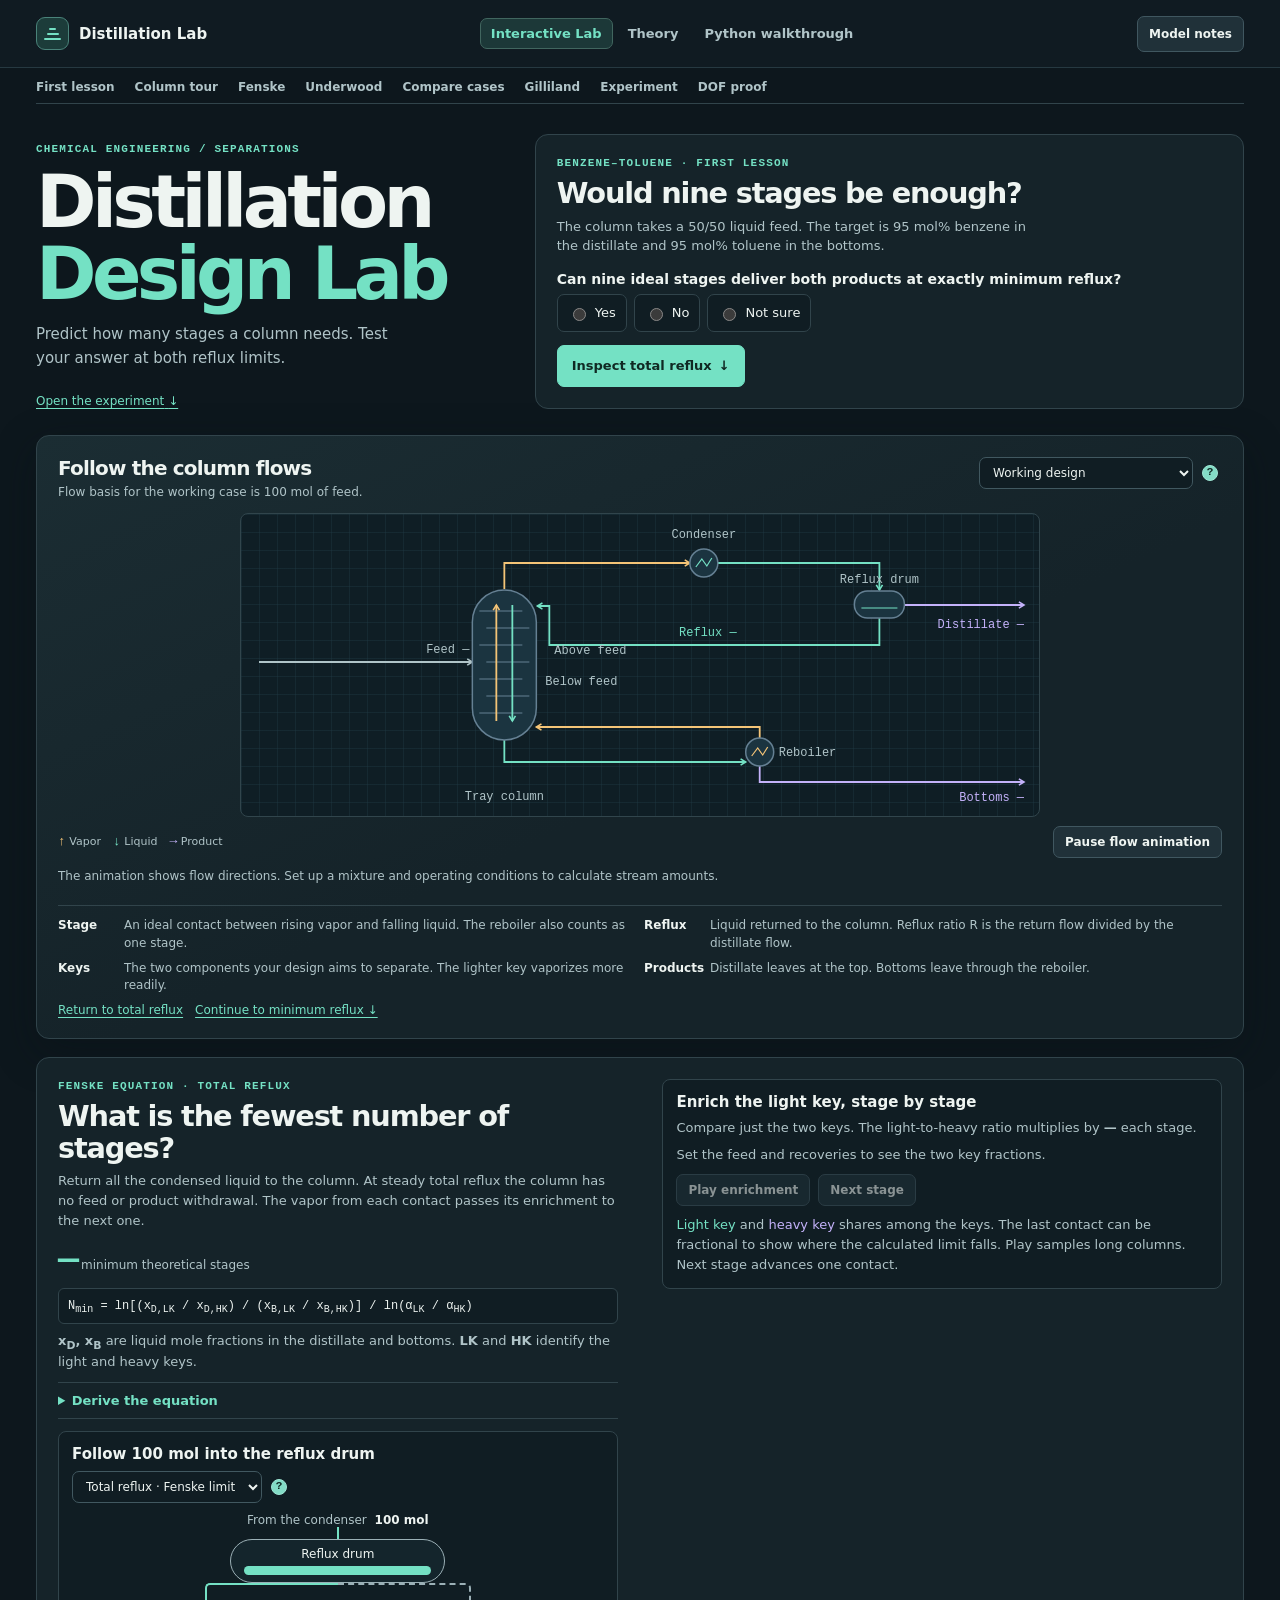
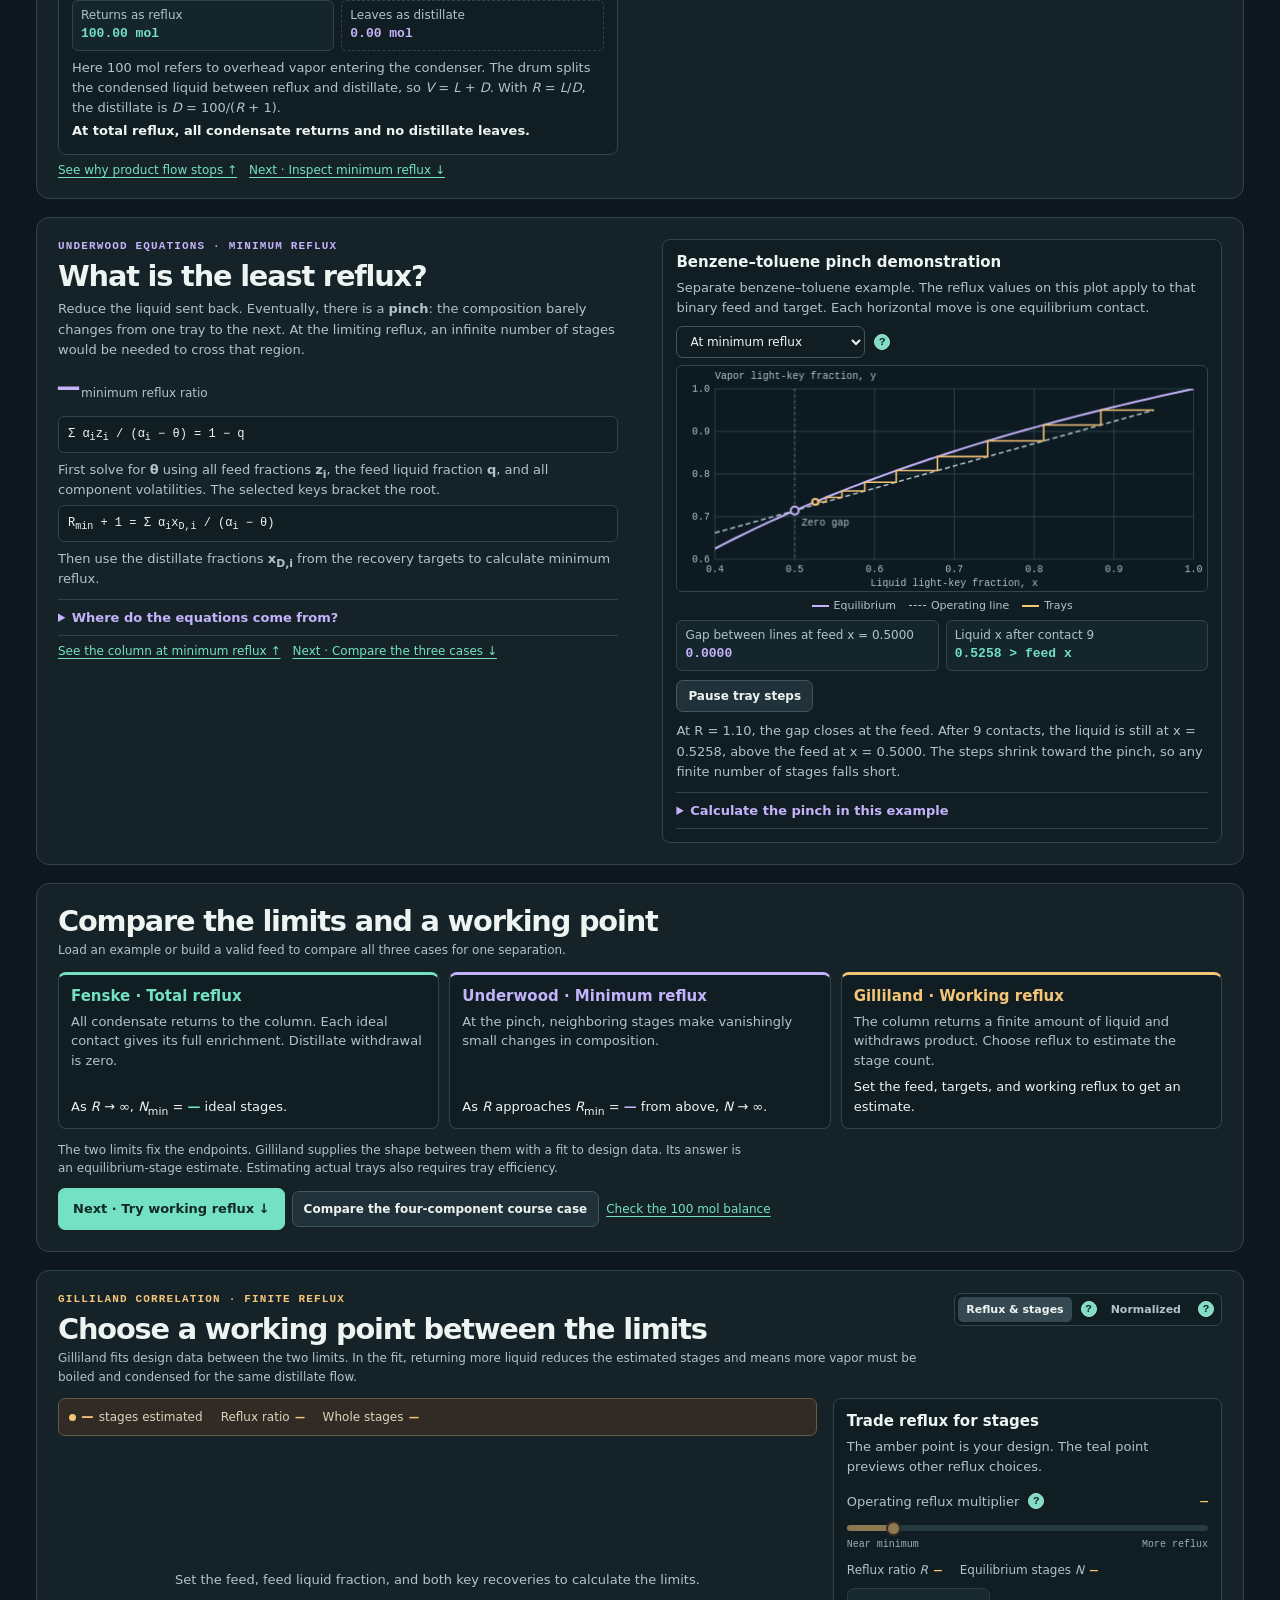
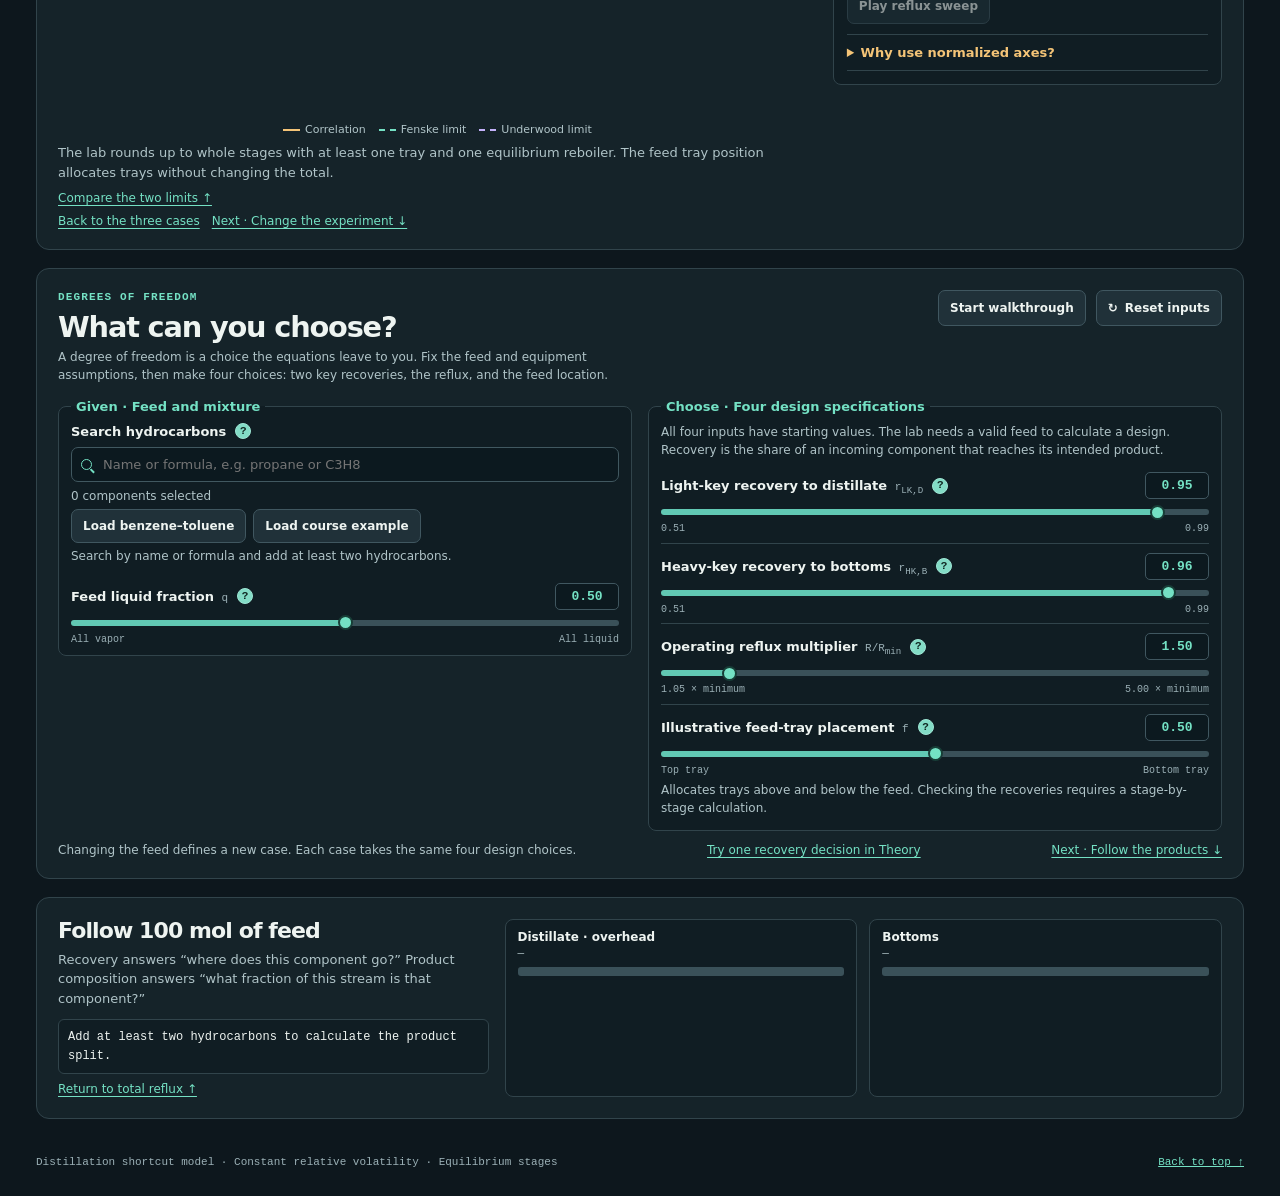
==== commit 3330bc69: "Teach distillation limits before revealing the working estimate" ====
--- a/index.html
+++ b/index.html
@@ -5,11 +5,12 @@
   <meta name="viewport" content="width=device-width, initial-scale=1">
   <meta name="theme-color" content="#0d171d">
   <title>Distillation Design Lab</title>
-  <link rel="stylesheet" href="styles.css?v=guided-design">
-  <script src="mixture.js?v=empty-mixture" defer></script>
-  <script src="app.js?v=guided-design" defer></script>
-  <script src="lessons.js?v=guided-design" defer></script>
-  <script src="walkthrough.js?v=guided-design" defer></script>
+  <link rel="stylesheet" href="styles.css?v=limits-first">
+  <script src="mixture.js?v=limits-first" defer></script>
+  <script src="app.js?v=limits-first" defer></script>
+  <script src="lessons.js?v=limits-first" defer></script>
+  <script src="intro.js?v=limits-first" defer></script>
+  <script src="walkthrough.js?v=limits-first" defer></script>
 </head>
 <body>
   <header class="topbar" id="top">
@@ -25,54 +26,311 @@
   </header>
   <main class="container">
     <nav class="nav-links" aria-label="Lab sections">
-      <a href="#equipment">Column tour</a><a href="#setup">Set up the design</a><a href="#fenske">Fenske</a><a href="#underwood">Underwood</a><a href="#gilliland">Gilliland</a><a href="theory.html#dof-calculation" data-dof-link>DOF proof</a>
+      <a href="#prediction">First lesson</a><a href="#equipment">Column tour</a><a href="#fenske">Fenske</a><a href="#underwood">Underwood</a><a href="#compare">Compare cases</a><a href="#gilliland">Gilliland</a><a href="#setup">Experiment</a><a href="theory.html#dof-calculation" data-dof-link>DOF proof</a>
     </nav>
     <section class="intro" aria-labelledby="page-title">
       <div class="hero-copy">
         <p class="eyebrow">CHEMICAL ENGINEERING / SEPARATIONS</p>
         <h1 id="page-title">Distillation<br><em>Design Lab</em></h1>
-        <p>How many trays does a column need, and how much liquid should it send back? Start with the equipment. Then use two limiting cases to choose a working design.</p>
-        <a class="primary-button" href="#setup">Set up the design <span aria-hidden="true">↓</span></a>
-        <dl class="primer">
-          <div><dt>Stage</dt><dd>An ideal contact between rising vapor and falling liquid. The reboiler also counts as one stage.</dd></div>
-          <div><dt>Reflux</dt><dd>Liquid returned to the column. Reflux ratio R is the return flow divided by the distillate flow.</dd></div>
-          <div><dt>Keys</dt><dd>The two components your design aims to separate. The lighter key vaporizes more readily.</dd></div>
-          <div><dt>Products</dt><dd>Distillate leaves at the top. Bottoms leave through the reboiler.</dd></div>
+        <p>Predict how many stages a column needs. Test your answer at both reflux limits.</p>
+        <a class="text-link" href="#setup"><span id="open-experiment-label">Open the experiment</span> <span aria-hidden="true">↓</span></a>
+      </div>
+
+      <section class="panel prediction" id="prediction" aria-labelledby="prediction-title">
+        <p class="eyebrow">BENZENE–TOLUENE · FIRST LESSON</p>
+        <h2 id="prediction-title">Would nine stages be enough?</h2>
+        <p>The column takes a 50/50 liquid feed. The target is 95 mol% benzene in the distillate and 95 mol% toluene in the bottoms.</p>
+        <form id="prediction-form">
+          <fieldset class="prediction-choices">
+            <legend>Can nine ideal stages deliver both products at exactly minimum reflux?</legend>
+            <div>
+              <label><input type="radio" name="prediction" value="Yes" required>Yes</label>
+              <label><input type="radio" name="prediction" value="No">No</label>
+              <label><input type="radio" name="prediction" value="Not sure">Not sure</label>
+            </div>
+          </fieldset>
+          <button class="primary-button" type="submit">Inspect total reflux <span aria-hidden="true">↓</span></button>
+          <p class="input-caption" id="prediction-replace" hidden>Starting the lesson loads the benzene–toluene example into the experiment.</p>
+        </form>
+        <p class="prediction-record" id="prediction-record" hidden></p>
+      </section>
+    </section>
+
+    <figure class="panel equipment" id="equipment" aria-labelledby="equipment-title">
+      <div class="section-top connection-heading">
+        <div>
+          <h2 id="equipment-title">Follow the column flows</h2>
+          <p class="connection-caption" id="equipment-basis">Flow basis for the working case is 100 mol of feed.</p>
+        </div>
+        <div class="equipment-mode option-with-help" data-option-help="equipmentMode">
+          <label class="sr-only" for="equipment-mode">Column operating case</label>
+          <select id="equipment-mode">
+            <option value="design">Working design</option>
+            <option value="total">Total reflux · Fenske</option>
+            <option value="minimum">Minimum reflux · Underwood</option>
+          </select>
+        </div>
+      </div>
+      <div class="equipment-diagram">
+        <canvas id="equipment-plot" role="img" aria-label="Distillation column and connecting equipment"></canvas>
+        <canvas id="equipment-motion" aria-hidden="true"></canvas>
+      </div>
+      <div class="equipment-controls">
+        <div class="diagram-legend" aria-label="Stream colors and symbols">
+          <span class="vapor-key"><i aria-hidden="true">↑</i> Vapor</span>
+          <span class="liquid-key"><i aria-hidden="true">↓</i> Liquid</span>
+          <span class="product-key"><i aria-hidden="true">→</i> Product</span>
+        </div>
+        <button class="quiet-button" id="flow-play" type="button">Play flow animation</button>
+      </div>
+      <figcaption id="equipment-caption" class="connection-caption"></figcaption>
+      <p id="tray-allocation" class="tray-allocation" hidden></p>
+      <dl class="primer">
+        <div><dt>Stage</dt><dd>An ideal contact between rising vapor and falling liquid. The reboiler also counts as one stage.</dd></div>
+        <div><dt>Reflux</dt><dd>Liquid returned to the column. Reflux ratio R is the return flow divided by the distillate flow.</dd></div>
+        <div><dt>Keys</dt><dd>The two components your design aims to separate. The lighter key vaporizes more readily.</dd></div>
+        <div><dt>Products</dt><dd>Distillate leaves at the top. Bottoms leave through the reboiler.</dd></div>
+      </dl>
+      <div class="lesson-links">
+        <a class="text-link" href="#fenske">Return to total reflux</a>
+        <a class="text-link" href="#underwood" data-lesson-next="minimum">Continue to minimum reflux ↓</a>
+      </div>
+    </figure>
+
+    <section class="panel lesson fenske" id="fenske" aria-labelledby="fenske-title">
+      <div class="lesson-copy">
+        <p class="eyebrow">FENSKE EQUATION · TOTAL REFLUX</p>
+        <h2 id="fenske-title">What is the fewest number of stages?</h2>
+        <p>Return all the condensed liquid to the column. At steady total reflux the column has no feed or product withdrawal. The vapor from each contact passes its enrichment to the next one.</p>
+        <p class="metric"><output id="min-stages">—</output><span> minimum theoretical stages</span></p>
+        <div class="equation">N<sub>min</sub> = ln[(x<sub>D,LK</sub> / x<sub>D,HK</sub>) / (x<sub>B,LK</sub> / x<sub>B,HK</sub>)] / ln(α<sub>LK</sub> / α<sub>HK</sub>)</div>
+        <p class="notation"><strong>x<sub>D</sub>, x<sub>B</sub></strong> are liquid mole fractions in the distillate and bottoms. <strong>LK</strong> and <strong>HK</strong> identify the light and heavy keys.</p>
+        <details class="reasoning">
+          <summary>Derive the equation</summary>
+          <p>At equilibrium, y<sub>i</sub> = K<sub>i</sub>x<sub>i</sub>. Divide the light key by the heavy key and the vapor ratio is α<sub>LK</sub>/α<sub>HK</sub> times the liquid ratio. Here <var>x</var> means liquid mole fraction and <var>y</var> means vapor mole fraction.</p>
+          <p>With zero product withdrawal, the total-reflux balance matches the compositions of vapor and liquid passing each other between stages. That passes one stage’s enrichment to the next. After <var>N</var> contacts, the ratio has been multiplied by (α<sub>LK</sub>/α<sub>HK</sub>)<sup>N</sup>. Take logs to recover <var>N</var>. Withdrawing enriched product reduces the separation each contact can pass along. That is why this total-reflux calculation gives a lower bound for the stage count.</p>
+          <p id="fenske-work" class="equation"></p>
+        </details>
+        <figure class="demo-panel condenser-proof" aria-labelledby="condenser-proof-title">
+          <h3 id="condenser-proof-title">Follow 100 mol into the reflux drum</h3>
+          <div class="pinch-options option-with-help" data-option-help="condenserMode">
+            <label for="condenser-mode" class="sr-only">Condenser split example</label>
+            <select id="condenser-mode">
+              <option value="total">Total reflux · Fenske limit</option>
+              <option value="finite">Finite reflux</option>
+            </select>
+          </div>
+          <div class="condensate-diagram" id="condensate-diagram">
+            <div class="condensate-inlet">From the condenser <strong>100 mol</strong></div>
+            <div class="condensate-drum">
+              Reflux drum
+              <div class="condensate-split" aria-hidden="true"><i></i></div>
+            </div>
+            <div class="condensate-pipes" aria-hidden="true"><i></i><i></i></div>
+            <dl class="condensate-outlets">
+              <div><dt>Returns as reflux</dt><dd id="condensate-reflux">100.00 mol</dd></div>
+              <div><dt>Leaves as distillate</dt><dd id="condensate-product">0.00 mol</dd></div>
+            </dl>
+          </div>
+          <figcaption>
+            Here 100 mol refers to overhead vapor entering the condenser. The drum splits the condensed liquid between reflux and distillate, so <var>V</var> = <var>L</var> + <var>D</var>. With <var>R</var> = <var>L</var>/<var>D</var>, the distillate is <var>D</var> = 100/(<var>R</var> + 1).
+            <strong id="condenser-proof-result"></strong>
+          </figcaption>
+        </figure>
+        <div class="lesson-links">
+          <a class="text-link" href="#equipment" data-equipment-case="total">See why product flow stops ↑</a>
+          <a class="text-link" href="#underwood" data-lesson-next="minimum">Next · Inspect minimum reflux ↓</a>
+        </div>
+      </div>
+
+      <figure class="demo-panel key-demo">
+        <h3>Enrich the light key, stage by stage</h3>
+        <p>Compare just the two keys. The light-to-heavy ratio multiplies by <strong id="stage-factor">—</strong> each stage.</p>
+        <p id="stage-empty">Set the feed and recoveries to see the two key fractions.</p>
+        <div class="key-bars" id="stage-bars" hidden>
+          <div><div class="bar-heading"><span>Starting at the bottom</span><strong id="stage-start-value">—</strong></div><div class="key-bar"><i id="stage-start-bar"></i></div></div>
+          <div class="key-current"><div class="bar-heading"><span id="stage-label">Stage 0</span><strong id="stage-current-value">—</strong></div><div class="key-bar"><i id="stage-current-bar"></i></div></div>
+          <div><div class="bar-heading"><span>Distillate target</span><strong id="stage-target-value">—</strong></div><div class="key-bar"><i id="stage-target-bar"></i></div></div>
+        </div>
+        <div class="demo-controls">
+          <button class="quiet-button" id="stage-play" type="button">Play enrichment</button>
+          <button class="quiet-button" id="stage-next" type="button">Next stage</button>
+        </div>
+        <figcaption><span class="light-text">Light key</span> and <span class="heavy-text">heavy key</span> shares among the keys. The last contact can be fractional to show where the calculated limit falls. Play samples long columns. Next stage advances one contact.</figcaption>
+        <p class="sr-only" id="stage-status" role="status"></p>
+      </figure>
+    </section>
+
+    <section class="panel lesson underwood" id="underwood" aria-labelledby="underwood-title">
+      <div class="lesson-copy">
+        <p class="eyebrow">UNDERWOOD EQUATIONS · MINIMUM REFLUX</p>
+        <h2 id="underwood-title">What is the least reflux?</h2>
+        <p>Reduce the liquid sent back. Eventually, there is a <strong>pinch</strong>: the composition barely changes from one tray to the next. At the limiting reflux, an infinite number of stages would be needed to cross that region.</p>
+        <p class="metric"><output id="min-reflux">—</output><span> minimum reflux ratio</span></p>
+        <div class="equation">Σ α<sub>i</sub>z<sub>i</sub> / (α<sub>i</sub> − θ) = 1 − q <span class="root" id="root-value"></span></div>
+        <p class="notation">First solve for <strong>θ</strong> using all feed fractions <strong>z<sub>i</sub></strong>, the feed liquid fraction <strong>q</strong>, and all component volatilities. The selected keys bracket the root.</p>
+        <div class="equation equation-follow">R<sub>min</sub> + 1 = Σ α<sub>i</sub>x<sub>D,i</sub> / (α<sub>i</sub> − θ)</div>
+        <p class="notation">Then use the distillate fractions <strong>x<sub>D,i</sub></strong> from the recovery targets to calculate minimum reflux.</p>
+        <p class="input-error" id="underwood-pending" hidden>Minimum reflux is pending until both key recoveries are entered.</p>
+        <details class="reasoning">
+          <summary>Where do the equations come from?</summary>
+          <p>A component balance above the feed says V y<sub>i</sub> = L x<sub>i</sub> + D x<sub>D,i</sub>. At a pinch the compositions repeat, so the liquid and vapor there also satisfy y<sub>i</sub> = K<sub>i</sub>x<sub>i</sub>. Substituting makes each component contribute a term with a denominator proportional to α<sub>i</sub> − θ.</p>
+          <p>The pinch balances above and below the feed are represented by the common Underwood root θ in this shortcut. Combining their sums replaces D x<sub>D,i</sub> + B x<sub>B,i</sub> with F z<sub>i</sub> by the overall component balance. Dividing by F gives the feed equation. The right-hand side is 1 − <var>q</var> because the feed changes the vapor flow by (1 − <var>q</var>)<var>F</var>. Within the key bracket, the feed sum strictly increases and runs from negative to positive infinity. That is why bisection has one crossing to find there. For our assumed split, solve for θ between the heavy- and light-key volatilities.</p>
+          <p>The condenser balance V = L + D gives V/D = R + 1. The second sum gives this overhead vapor divided by distillate at minimum reflux.</p>
+          <p id="underwood-work" class="equation"></p>
+          <canvas id="root-plot" role="img" aria-label="Feed equation root for the selected mixture"></canvas>
+          <p class="plot-explanation" id="root-caption">The equation crosses zero between the key volatilities.</p>
+        </details>
+        <div class="lesson-links">
+          <a class="text-link" href="#equipment" data-equipment-case="minimum">See the column at minimum reflux ↑</a>
+          <a class="text-link" id="skip-prediction-check" href="#compare">Next · Compare the three cases ↓</a>
+        </div>
+      </div>
+      <figure class="demo-panel pinch-demo">
+        <h3>Benzene–toluene pinch demonstration</h3>
+        <p id="pinch-case-label">Benzene–toluene demonstration. Each horizontal move reaches equilibrium. Each vertical move applies the column balance.</p>
+        <div class="pinch-options option-with-help" data-option-help="pinchMode">
+          <label for="pinch-mode" class="sr-only">Pinch example reflux case</label>
+          <select id="pinch-mode">
+            <option value="minimum">At minimum reflux</option>
+            <option value="higher">At 1.5 × minimum reflux</option>
+          </select>
+        </div>
+        <canvas id="pinch-plot" role="img" aria-label="Binary equilibrium and operating lines with equilibrium steps"></canvas>
+        <div class="pinch-legend" aria-label="Pinch plot legend">
+          <span><i class="legend-line pinch-equilibrium"></i>Equilibrium</span>
+          <span><i class="legend-line pinch-operating"></i>Operating line</span>
+          <span><i class="legend-line gilliland-line"></i>Trays</span>
+        </div>
+        <dl class="pinch-measures">
+          <div><dt>Gap between lines at feed x = 0.5000</dt><dd id="pinch-gap">—</dd></div>
+          <div><dt id="pinch-contact">Liquid x at current contact</dt><dd id="pinch-liquid">—</dd></div>
         </dl>
-      </div>
-
-      <figure class="panel equipment" id="equipment" aria-labelledby="equipment-title">
-        <div class="section-top connection-heading">
-          <div>
-            <h2 id="equipment-title">Follow the column flows</h2>
-            <p class="connection-caption" id="equipment-basis">Flow basis for the working case is 100 mol of feed.</p>
-          </div>
-          <div class="equipment-mode option-with-help" data-option-help="equipmentMode">
-            <label class="sr-only" for="equipment-mode">Column operating case</label>
-            <select id="equipment-mode">
-              <option value="design">Working design</option>
-              <option value="total">Total reflux · Fenske</option>
-              <option value="minimum">Minimum reflux · Underwood</option>
-            </select>
-          </div>
-        </div>
-        <div class="equipment-diagram">
-          <canvas id="equipment-plot" role="img" aria-label="Distillation column and connecting equipment"></canvas>
-          <canvas id="equipment-motion" aria-hidden="true"></canvas>
-        </div>
-        <div class="equipment-controls">
-          <div class="diagram-legend" aria-label="Stream colors and symbols">
-            <span class="vapor-key"><i aria-hidden="true">↑</i> Vapor</span>
-            <span class="liquid-key"><i aria-hidden="true">↓</i> Liquid</span>
-            <span class="product-key"><i aria-hidden="true">→</i> Product</span>
-          </div>
-          <button class="quiet-button" id="flow-play" type="button">Play flow animation</button>
-        </div>
-        <figcaption id="equipment-caption" class="connection-caption"></figcaption>
-        <p id="tray-allocation" class="tray-allocation" hidden></p>
+        <div class="demo-controls">
+          <button class="quiet-button" id="pinch-play" type="button">Play tray steps</button>
+        </div>
+        <figcaption id="pinch-caption"></figcaption>
+        <details class="reasoning">
+          <summary>Calculate the pinch in this example</summary>
+          <p>The feed is saturated liquid, so its balance is vertical at x = z<sub>F</sub> = 0.50. Equilibrium gives y* = 2.50x / [1 + (2.50 − 1)x] = 0.714 there.</p>
+          <p>The rectifying line obeys y = (Rx + x<sub>D</sub>) / (R + 1). Make it pass through the pinch with x<sub>D</sub> = 0.95 and solve for R.</p>
+          <p class="equation">R<sub>min</sub> = (0.95 − 0.714) / (0.714 − 0.50) ≈ 1.10</p>
+          <p>The Underwood feed equation for this same example gives θ ≈ 1.4286. Using 95 mol% benzene in the distillate in the second equation gives the same minimum reflux, 1.10.</p>
+          <p>At this reflux, a step starting at x = 0.50 ends at x = 0.50. Both the operating line and the equilibrium curve increase with composition, so a step starting above 0.50 also ends above 0.50. Every finite sequence from the distillate stays above the feed composition.</p>
+        </details>
+        <button class="primary-button lesson-action" id="check-prediction" type="button" hidden>Check my prediction <span aria-hidden="true">↓</span></button>
       </figure>
     </section>
 
+    <section class="panel case-comparison" id="compare" aria-labelledby="compare-title">
+      <div class="section-top connection-heading">
+        <div>
+          <h2 id="compare-title">Compare the limits and a working point</h2>
+          <p class="connection-caption" id="comparison-feed">Load an example or build a feed to compare all three cases for one separation.</p>
+        </div>
+      </div>
+      <p class="prediction-answer" id="prediction-answer" role="status" hidden></p>
+      <div class="case-grid">
+        <article class="case-card total-case">
+          <h3>Fenske · Total reflux</h3>
+          <p>All condensate returns to the column. Each ideal contact gives its full enrichment. Distillate withdrawal is zero.</p>
+          <p class="case-result">As <var>R</var> → ∞, <var>N</var><sub>min</sub> = <output id="compare-min-stages">—</output> ideal stages.</p>
+        </article>
+        <article class="case-card pinch-case">
+          <h3>Underwood · Minimum reflux</h3>
+          <p>At the pinch, neighboring stages make vanishingly small changes in composition.</p>
+          <p class="case-result">As <var>R</var> approaches <var>R</var><sub>min</sub> = <output id="compare-min-reflux">—</output> from above, <var>N</var> → ∞.</p>
+        </article>
+        <article class="case-card working-case">
+          <h3>Gilliland · Working reflux</h3>
+          <p>The column returns a finite amount of liquid and withdraws product. Choose reflux to estimate the stage count.</p>
+          <p class="case-result" id="compare-working-point" hidden></p>
+          <p class="case-result" id="compare-working-pending">Set the feed, targets, and working reflux to get an estimate.</p>
+        </article>
+      </div>
+      <p class="connection-caption comparison-explanation">The two limits fix the endpoints. Gilliland supplies the shape between them with a fit to design data. Its answer is an equilibrium-stage estimate. Estimating actual trays also requires tray efficiency.</p>
+      <div class="comparison-actions" id="comparison-actions">
+        <a class="primary-button" href="#gilliland">Next · Try working reflux ↓</a>
+        <button class="quiet-button" id="compare-load-course" type="button">Compare the four-component course case</button>
+        <a class="text-link" href="#products">Check the 100 mol balance</a>
+      </div>
+      <div class="lesson-links" id="comparison-return" hidden>
+        <a class="text-link" href="#fenske">Review total reflux</a>
+        <a class="text-link" href="#underwood" data-lesson-next="minimum">Return to the pinch</a>
+      </div>
+    </section>
+
+    <section class="panel connection" id="gilliland" aria-labelledby="gilliland-title">
+      <div class="section-top connection-heading">
+        <div>
+          <p class="eyebrow">GILLILAND CORRELATION · FINITE REFLUX</p>
+          <h2 id="gilliland-title">Choose a working point between the limits</h2>
+          <p class="connection-caption">Gilliland fits design data between the two limits. In the fit, returning more liquid reduces the estimated stages and means more vapor must be boiled and condensed for the same distillate flow.</p>
+        </div>
+        <fieldset class="chart-switch" id="gilliland-axes">
+          <legend class="sr-only">Chart axes</legend>
+          <div class="option-with-help" data-option-help="designAxes">
+            <label><input type="radio" name="axes" value="design" checked><span>Reflux &amp; stages</span></label>
+          </div>
+          <div class="option-with-help" data-option-help="normalizedAxes">
+            <label><input type="radio" name="axes" value="normalized"><span>Normalized</span></label>
+          </div>
+        </fieldset>
+      </div>
+      <p class="connection-caption" id="gilliland-pending" hidden>Check your prediction at the <a href="#underwood" data-lesson-next="minimum">pinch demonstration</a> to reveal the working estimate.</p>
+      <div class="gilliland-grid" id="gilliland-workspace">
+        <div class="gilliland-chart">
+          <div class="operating-point" id="operating-readout" tabindex="-1" aria-live="polite" aria-atomic="true">
+            <div class="active-stage"><span class="dot"></span><output id="operating-stages" for="multiple-value">—</output> <span>stages estimated</span></div>
+            <div class="reflux-readout"><span>Reflux ratio</span><output id="operating-reflux" for="multiple-value">—</output></div>
+            <div class="stage-readout"><span>Whole stages</span><output id="rounded-stages" for="multiple-value">—</output></div>
+          </div>
+          <div class="plot-area">
+            <canvas id="main-plot" role="img" aria-label="Gilliland curve"></canvas>
+            <p class="plot-message" id="plot-message" hidden>Enter feed quality and key recoveries to find the limits.</p>
+          </div>
+          <div class="legend" aria-label="Chart legend">
+            <span><i class="legend-line gilliland-line"></i>Correlation</span>
+            <span id="operating-legend"><i class="legend-dot"></i>Operating point <span id="normalized-point" hidden></span></span>
+            <span><i class="legend-line fenske-line"></i><span id="stage-legend">Fenske limit</span></span>
+            <span><i class="legend-line underwood-line"></i><span id="reflux-legend">Underwood limit</span></span>
+            <span id="preview-legend" hidden><i class="legend-dot preview-dot"></i>Sweep preview</span>
+          </div>
+          <p class="plot-explanation">The lab rounds up to whole stages with at least one tray and one equilibrium reboiler. The feed tray position allocates trays without changing the total.</p>
+          <a class="text-link" href="#fenske">Compare the two limits ↑</a>
+        </div>
+        <div class="demo-panel sweep-panel">
+          <h3>Trade reflux for stages</h3>
+          <p>The amber point is your design. The teal point previews other reflux choices.</p>
+          <div class="sweep-label">
+            <span class="option-with-help" data-option-help="refluxSweep">
+              <label for="sweep-range">Operating reflux multiplier</label>
+            </span>
+            <output id="sweep-multiple" for="sweep-range">—</output>
+          </div>
+          <input type="range" id="sweep-range" min="1.05" max="5" step="0.01" value="1.5">
+          <div class="control-endpoints"><span>Near minimum</span><span>More reflux</span></div>
+          <dl class="sweep-live" aria-live="polite">
+            <div><dt>Reflux ratio <var>R</var></dt><dd><output id="sweep-operating-reflux" for="sweep-range">—</output></dd></div>
+            <div><dt>Equilibrium stages <var>N</var></dt><dd><output id="sweep-operating-stages" for="sweep-range">—</output></dd></div>
+          </dl>
+          <button class="quiet-button" id="sweep-play" type="button">Play reflux sweep</button>
+          <p id="sweep-preview" class="sweep-preview" hidden></p>
+          <details class="reasoning">
+            <summary>Why use normalized axes?</summary>
+            <p>X and Y measure how far the operating choice is from each limit on a common 0-to-1 scale.</p>
+            <p class="equation">X = (R − R<sub>min</sub>) / (R + 1)<br>Y = (N − N<sub>min</sub>) / (N + 1)</p>
+            <p>At R → R<sub>min</sub>, X → 0 and N → ∞, so Y → 1. At total reflux, R → ∞ and X → 1, while N → N<sub>min</sub> and Y → 0. Those endpoints follow from the definitions. The curve between them is fit to design data. One exponential fit is shown below.</p>
+            <p class="equation">Y = 1 − exp[((1 + 54.4X) / (11 + 117.2X)) · ((X − 1) / √X)]</p>
+            <p id="gilliland-work" class="equation"></p>
+          </details>
+        </div>
+      </div>
+      <div class="lesson-links">
+        <a class="text-link" href="#compare">Back to the three cases</a>
+        <a class="text-link" href="#setup">Next · Change the experiment ↓</a>
+      </div>
+    </section>
     <section class="panel dof" id="setup" aria-labelledby="dof-title">
       <div class="section-top connection-heading">
         <div>
@@ -81,7 +339,7 @@
           <p class="connection-caption">A degree of freedom is a choice the equations leave to you. Fix the feed and equipment assumptions, then make four choices: two key recoveries, the reflux, and the feed location.</p>
         </div>
         <div class="setup-actions">
-          <p class="dof-readout"><output id="dof-remaining" aria-live="polite">4</output> of 4 design inputs need attention</p>
+          <p class="dof-readout" id="dof-input-status" hidden><output id="dof-remaining" aria-live="polite">4</output> of 4 design inputs need attention</p>
           <button class="quiet-button" id="start-walkthrough" type="button">Start walkthrough</button>
           <button class="quiet-button reset" type="reset" form="column-form"><span aria-hidden="true">↻</span> Reset inputs</button>
         </div>
@@ -117,11 +375,15 @@
             </div>
             <div class="mixture-summary">
               <p id="component-status" role="status">0 components selected</p>
-              <button class="quiet-button" id="load-course-mixture" type="button">Load course example</button>
               <button class="quiet-button" id="sort-mixture" type="button" hidden>Sort by volatility</button>
               <button class="quiet-button" id="clear-mixture" type="button" hidden>Clear mixture</button>
             </div>
-          </div>
+            <div class="case-presets" aria-label="Example feeds" role="group">
+              <button class="quiet-button" id="load-pinch-mixture" type="button">Load benzene–toluene</button>
+              <button class="quiet-button" id="load-course-mixture" type="button">Load course example</button>
+            </div>
+          </div>
+          <p class="input-caption" id="preset-replace" hidden>Loading an example replaces the active feed and resets the design values.</p>
           <p class="input-caption" id="mixture-start">Search by name or formula and add at least two hydrocarbons.</p>
           <div id="feed-conditions">
             <div class="key-pair-field" id="key-pair-field" hidden>
@@ -143,6 +405,7 @@
               </thead>
               <tbody id="mixture-rows"></tbody>
             </table>
+            <p class="input-error" id="feed-balance-error" role="status" hidden></p>
             <p class="input-caption">Adding or removing components rebalances the feed to 100 mol%. Edit the illustrative α values for your conditions.</p>
           </div>
         </fieldset>
@@ -158,205 +421,23 @@
       <p class="input-error" id="input-error" role="status" hidden></p>
       <div class="setup-footer">
         <p>Changing the feed defines a new case. Each case takes the same four design choices.</p>
-        <a href="theory.html#dof-calculation" data-dof-link>Work through the count in Theory</a>
-      </div>
-    </section>
-
-    <section class="panel products" aria-labelledby="products-title">
+        <a href="theory.html#choices" data-dof-link>Try one recovery decision in Theory</a>
+        <a href="#products">Next · Follow the products ↓</a>
+      </div>
+    </section>
+
+    <section class="panel products" id="products" aria-labelledby="products-title">
       <div class="products-intro">
         <h2 id="products-title">Follow 100 mol of feed</h2>
         <p>Recovery answers “where does this component go?” Product composition answers “what fraction of this stream is that component?”</p>
         <p id="product-example" class="equation">Add at least two hydrocarbons to calculate the product split.</p>
+        <a class="text-link" href="#fenske">Return to total reflux ↑</a>
       </div>
       <div class="product-streams" id="product-streams"></div>
     </section>
 
-    <section class="panel lesson fenske" id="fenske" aria-labelledby="fenske-title">
-      <div class="lesson-copy">
-        <p class="eyebrow">FENSKE EQUATION · TOTAL REFLUX</p>
-        <h2 id="fenske-title">What is the fewest number of stages?</h2>
-        <p>Return all the condensed liquid to the column. At steady total reflux the column has no feed or product withdrawal. The vapor from each contact passes its enrichment to the next one.</p>
-        <p class="metric"><output id="min-stages">—</output><span> minimum theoretical stages</span></p>
-        <div class="equation">N<sub>min</sub> = ln[(x<sub>D,LK</sub> / x<sub>D,HK</sub>) / (x<sub>B,LK</sub> / x<sub>B,HK</sub>)] / ln(α<sub>LK</sub> / α<sub>HK</sub>)</div>
-        <p class="notation"><strong>x<sub>D</sub>, x<sub>B</sub></strong> are liquid mole fractions in the distillate and bottoms. <strong>LK</strong> and <strong>HK</strong> identify the light and heavy keys.</p>
-        <details class="reasoning">
-          <summary>Derive the equation</summary>
-          <p>At equilibrium, y<sub>i</sub> = K<sub>i</sub>x<sub>i</sub>. Divide the light key by the heavy key and the vapor ratio is α<sub>LK</sub>/α<sub>HK</sub> times the liquid ratio. Here <var>x</var> means liquid mole fraction and <var>y</var> means vapor mole fraction.</p>
-          <p>With zero product withdrawal, the total-reflux balance matches the compositions of vapor and liquid passing each other between stages. That passes one stage’s enrichment to the next. After <var>N</var> contacts, the ratio has been multiplied by (α<sub>LK</sub>/α<sub>HK</sub>)<sup>N</sup>. Take logs to recover <var>N</var>. Withdrawing enriched product reduces the separation each contact can pass along. That is why this total-reflux calculation gives a lower bound for the stage count.</p>
-          <p id="fenske-work" class="equation"></p>
-        </details>
-        <figure class="demo-panel condenser-proof" aria-labelledby="condenser-proof-title">
-          <h3 id="condenser-proof-title">Follow 100 mol into the reflux drum</h3>
-          <div class="pinch-options option-with-help" data-option-help="condenserMode">
-            <label for="condenser-mode" class="sr-only">Condenser split example</label>
-            <select id="condenser-mode">
-              <option value="total">Total reflux · Fenske limit</option>
-              <option value="finite">Finite reflux</option>
-            </select>
-          </div>
-          <div class="condensate-diagram" id="condensate-diagram">
-            <div class="condensate-inlet">From the condenser <strong>100 mol</strong></div>
-            <div class="condensate-drum">
-              Reflux drum
-              <div class="condensate-split" aria-hidden="true"><i></i></div>
-            </div>
-            <div class="condensate-pipes" aria-hidden="true"><i></i><i></i></div>
-            <dl class="condensate-outlets">
-              <div><dt>Returns as reflux</dt><dd id="condensate-reflux">100.00 mol</dd></div>
-              <div><dt>Leaves as distillate</dt><dd id="condensate-product">0.00 mol</dd></div>
-            </dl>
-          </div>
-          <figcaption>
-            Here 100 mol refers to overhead vapor entering the condenser. The drum splits the condensed liquid between reflux and distillate, so <var>V</var> = <var>L</var> + <var>D</var>. With <var>R</var> = <var>L</var>/<var>D</var>, the distillate is <var>D</var> = 100/(<var>R</var> + 1).
-            <strong id="condenser-proof-result"></strong>
-          </figcaption>
-        </figure>
-        <div class="lesson-links">
-          <a class="text-link" href="#equipment" data-equipment-case="total">See why product flow stops ↑</a>
-          <a class="text-link" href="#underwood">Continue to minimum reflux ↓</a>
-        </div>
-      </div>
-
-      <figure class="demo-panel key-demo">
-        <h3>Enrich the light key, stage by stage</h3>
-        <p>Compare just the two keys. The light-to-heavy ratio multiplies by <strong id="stage-factor">—</strong> each stage.</p>
-        <p id="stage-empty">Set the feed and recoveries to see the two key fractions.</p>
-        <div class="key-bars" id="stage-bars" hidden>
-          <div><div class="bar-heading"><span>Starting at the bottom</span><strong id="stage-start-value">—</strong></div><div class="key-bar"><i id="stage-start-bar"></i></div></div>
-          <div class="key-current"><div class="bar-heading"><span id="stage-label">Stage 0</span><strong id="stage-current-value">—</strong></div><div class="key-bar"><i id="stage-current-bar"></i></div></div>
-          <div><div class="bar-heading"><span>Distillate target</span><strong id="stage-target-value">—</strong></div><div class="key-bar"><i id="stage-target-bar"></i></div></div>
-        </div>
-        <div class="demo-controls">
-          <button class="quiet-button" id="stage-play" type="button">Play enrichment</button>
-          <button class="quiet-button" id="stage-next" type="button">Next stage</button>
-        </div>
-        <figcaption><span class="light-text">Light key</span> and <span class="heavy-text">heavy key</span> shares among the keys. The last contact can be fractional to show where the calculated limit falls. Play samples long columns. Next stage advances one contact.</figcaption>
-        <p class="sr-only" id="stage-status" role="status"></p>
-      </figure>
-    </section>
-
-    <section class="panel lesson underwood" id="underwood" aria-labelledby="underwood-title">
-      <div class="lesson-copy">
-        <p class="eyebrow">UNDERWOOD EQUATIONS · MINIMUM REFLUX</p>
-        <h2 id="underwood-title">What is the least reflux?</h2>
-        <p>Reduce the liquid sent back. Eventually, there is a <strong>pinch</strong>: the composition barely changes from one tray to the next. At the limiting reflux, an infinite number of stages would be needed to cross that region.</p>
-        <p class="metric"><output id="min-reflux">—</output><span> minimum reflux ratio</span></p>
-        <div class="equation">Σ α<sub>i</sub>z<sub>i</sub> / (α<sub>i</sub> − θ) = 1 − q</div>
-        <div class="equation equation-follow">R<sub>min</sub> + 1 = Σ α<sub>i</sub>x<sub>D,i</sub> / (α<sub>i</sub> − θ) <span class="root" id="root-value"></span></div>
-        <p class="notation"><strong>z<sub>i</sub></strong> is component <var>i</var>’s feed fraction. <strong>q</strong> is the liquid fraction in this version of the model. <strong>θ</strong> is the value that makes the feed equation balance.</p>
-        <details class="reasoning">
-          <summary>Where do the equations come from?</summary>
-          <p>A component balance above the feed says V y<sub>i</sub> = L x<sub>i</sub> + D x<sub>D,i</sub>. At a pinch the compositions repeat, so the liquid and vapor there also satisfy y<sub>i</sub> = K<sub>i</sub>x<sub>i</sub>. Substituting makes each component contribute a term with a denominator proportional to α<sub>i</sub> − θ.</p>
-          <p>The pinch balances above and below the feed are represented by the common Underwood root θ in this shortcut. Combining their sums replaces D x<sub>D,i</sub> + B x<sub>B,i</sub> with F z<sub>i</sub> by the overall component balance. Dividing by F gives the feed equation. The right-hand side is 1 − <var>q</var> because the feed changes the vapor flow by (1 − <var>q</var>)<var>F</var>. Within the key bracket, the feed sum strictly increases and runs from negative to positive infinity. That is why bisection has one crossing to find there. For our assumed split, solve for θ between the heavy- and light-key volatilities.</p>
-          <p>The condenser balance V = L + D gives V/D = R + 1. The second sum gives this overhead vapor divided by distillate at minimum reflux.</p>
-          <p id="underwood-work" class="equation"></p>
-          <canvas id="root-plot" role="img" aria-label="Feed equation root for the selected mixture"></canvas>
-          <p class="plot-explanation" id="root-caption">The equation crosses zero between the key volatilities.</p>
-        </details>
-        <div class="lesson-links">
-          <a class="text-link" href="#equipment" data-equipment-case="minimum">See the column at minimum reflux ↑</a>
-          <a class="text-link" href="#gilliland">Continue to working reflux ↓</a>
-        </div>
-      </div>
-      <figure class="demo-panel pinch-demo">
-        <h3>Watch the stages crowd at a pinch</h3>
-        <p>Fixed benzene–toluene example. Each horizontal move reaches equilibrium. Each vertical move applies the column balance.</p>
-        <div class="pinch-options option-with-help" data-option-help="pinchMode">
-          <label for="pinch-mode" class="sr-only">Pinch example reflux case</label>
-          <select id="pinch-mode">
-            <option value="minimum">At minimum reflux</option>
-            <option value="higher">At 1.5 × minimum reflux</option>
-          </select>
-        </div>
-        <canvas id="pinch-plot" role="img" aria-label="Binary equilibrium and operating lines with equilibrium steps"></canvas>
-        <div class="pinch-legend" aria-label="Pinch plot legend">
-          <span><i class="legend-line pinch-equilibrium"></i>Equilibrium</span>
-          <span><i class="legend-line pinch-operating"></i>Operating line</span>
-          <span><i class="legend-line gilliland-line"></i>Trays</span>
-        </div>
-        <dl class="pinch-measures">
-          <div><dt>Gap between lines at feed x = 0.5000</dt><dd id="pinch-gap">—</dd></div>
-          <div><dt id="pinch-contact">Liquid x at current contact</dt><dd id="pinch-liquid">—</dd></div>
-        </dl>
-        <div class="demo-controls">
-          <button class="quiet-button" id="pinch-play" type="button">Play tray steps</button>
-        </div>
-        <figcaption id="pinch-caption"></figcaption>
-        <details class="reasoning">
-          <summary>Calculate the pinch in this example</summary>
-          <p>The feed is saturated liquid, so its balance is vertical at x = z<sub>F</sub> = 0.50. Equilibrium gives y* = 2.50x / [1 + (2.50 − 1)x] = 0.714 there.</p>
-          <p>The rectifying line obeys y = (Rx + x<sub>D</sub>) / (R + 1). Make it pass through the pinch with x<sub>D</sub> = 0.95 and solve for R.</p>
-          <p class="equation">R<sub>min</sub> = (0.95 − 0.714) / (0.714 − 0.50) ≈ 1.10</p>
-          <p>The Underwood feed equation for this same example gives θ ≈ 1.4286. Using 95 mol% benzene in the distillate in the second equation gives the same minimum reflux, 1.10.</p>
-          <p>At this reflux, a step starting at x = 0.50 ends at x = 0.50. Both the operating line and the equilibrium curve increase with composition, so a step starting above 0.50 also ends above 0.50. Every finite sequence from the distillate stays above the feed composition.</p>
-        </details>
-      </figure>
-    </section>
-
-    <section class="panel connection" id="gilliland" aria-labelledby="gilliland-title">
-      <div class="section-top connection-heading">
-        <div>
-          <p class="eyebrow">GILLILAND CORRELATION · FINITE REFLUX</p>
-          <h2 id="gilliland-title">Choose a working point between the limits</h2>
-          <p class="connection-caption">Near minimum reflux, the column needs many stages. Returning more liquid reduces the stage count and means more vapor must be boiled and condensed for the same distillate flow.</p>
-        </div>
-        <fieldset class="chart-switch">
-          <legend class="sr-only">Chart axes</legend>
-          <div class="option-with-help" data-option-help="designAxes">
-            <label><input type="radio" name="axes" value="design" checked><span>Reflux &amp; stages</span></label>
-          </div>
-          <div class="option-with-help" data-option-help="normalizedAxes">
-            <label><input type="radio" name="axes" value="normalized"><span>Normalized</span></label>
-          </div>
-        </fieldset>
-      </div>
-      <div class="gilliland-grid">
-        <div class="gilliland-chart">
-          <div class="operating-point" id="operating-readout" tabindex="-1" aria-live="polite" aria-atomic="true">
-            <div class="active-stage"><span class="dot"></span><output id="operating-stages" for="multiple-value">—</output> <span>stages estimated</span></div>
-            <div class="reflux-readout"><span>Reflux ratio</span><output id="operating-reflux" for="multiple-value">—</output></div>
-            <div class="stage-readout"><span>Whole stages</span><output id="rounded-stages" for="multiple-value">—</output></div>
-          </div>
-          <div class="plot-area">
-            <canvas id="main-plot" role="img" aria-label="Gilliland curve"></canvas>
-            <p class="plot-message" id="plot-message" hidden>Enter feed quality and key recoveries to find the limits.</p>
-          </div>
-          <div class="legend" aria-label="Chart legend">
-            <span><i class="legend-line gilliland-line"></i>Correlation</span>
-            <span id="operating-legend"><i class="legend-dot"></i>Operating point <span id="normalized-point" hidden></span></span>
-            <span><i class="legend-line fenske-line"></i><span id="stage-legend">Fenske limit</span></span>
-            <span><i class="legend-line underwood-line"></i><span id="reflux-legend">Underwood limit</span></span>
-            <span id="preview-legend" hidden><i class="legend-dot preview-dot"></i>Sweep preview</span>
-          </div>
-          <p class="plot-explanation">The lab rounds up to whole stages with at least one tray and one equilibrium reboiler. The feed tray position allocates trays without changing the total.</p>
-          <a class="text-link" href="#fenske">Compare the two limits ↑</a>
-        </div>
-        <div class="demo-panel sweep-panel">
-          <h3>Trade reflux for stages</h3>
-          <p>The amber point is your design. The teal point previews other reflux choices.</p>
-          <div class="sweep-label">
-            <span class="option-with-help" data-option-help="refluxSweep">
-              <label for="sweep-range">Operating reflux multiplier</label>
-            </span>
-            <output id="sweep-multiple" for="sweep-range">—</output>
-          </div>
-          <input type="range" id="sweep-range" min="1.05" max="5" step="0.01" value="1.5">
-          <div class="control-endpoints"><span>Near minimum</span><span>More reflux</span></div>
-          <button class="quiet-button" id="sweep-play" type="button">Play reflux sweep</button>
-          <p id="sweep-preview" class="sweep-preview" hidden></p>
-          <details class="reasoning">
-            <summary>Why use normalized axes?</summary>
-            <p>X and Y measure how far the operating choice is from each limit on a common 0-to-1 scale.</p>
-            <p class="equation">X = (R − R<sub>min</sub>) / (R + 1)<br>Y = (N − N<sub>min</sub>) / (N + 1)</p>
-            <p>At R → R<sub>min</sub>, X → 0 and N → ∞, so Y → 1. At total reflux, R → ∞ and X → 1, while N → N<sub>min</sub> and Y → 0. Those endpoints follow from the definitions. The curve between them is fit to design data. One exponential fit is shown below.</p>
-            <p class="equation">Y = 1 − exp[((1 + 54.4X) / (11 + 117.2X)) · ((X − 1) / √X)]</p>
-            <p id="gilliland-work" class="equation"></p>
-          </details>
-        </div>
-      </div>
-    </section>
     <footer class="lab-footer">
-      <span>Course model and four-component example · Constant relative volatility · Equilibrium stages</span>
+      <span>Distillation shortcut model · Constant relative volatility · Equilibrium stages</span>
       <a href="#top">Back to top ↑</a>
     </footer>
   </main>
--- a/styles.css
+++ b/styles.css
@@ -183,6 +183,18 @@
 .primer dt { color: var(--text); font-weight: 680; }
 .primer dd { margin: 0; }
 
+.prediction { align-self: center; border-color: #497b74; background: linear-gradient(155deg, #203934, var(--panel) 54%); }
+.prediction h2 { font-size: clamp(22px, 3.2vw, 34px); }
+.prediction > p:not(.eyebrow), .prediction .input-caption { max-width: 58ch; margin-top: 7px; color: var(--muted); font-size: 13px; line-height: 1.5; }
+.prediction-choices { min-width: 0; padding: 0; margin: 15px 0 13px; border: 0; }
+.prediction-choices legend { padding: 0; font-size: 14px; font-weight: 650; }
+.prediction-choices div, .comparison-actions, .case-presets { display: flex; align-items: center; flex-wrap: wrap; gap: 7px; }
+.prediction-choices div { margin-top: 7px; }
+.prediction-choices label { display: inline-flex; align-items: center; gap: 6px; min-height: 38px; padding: 6px 10px; border: 1px solid var(--edge); border-radius: 7px; background: var(--inset); font-size: 13px; cursor: pointer; }
+.prediction-choices label:has(input:checked) { border-color: var(--teal); color: var(--teal); }
+.prediction-choices input { accent-color: var(--teal); }
+.prediction .prediction-record { color: var(--teal); }
+
 .panel { min-width: 0; border: 1px solid var(--edge); background: var(--panel); border-radius: 13px; padding: 21px; }
 .panel[id] { scroll-margin-top: 52px; }
 .section-top { display: flex; align-items: start; justify-content: space-between; gap: 12px; }
@@ -190,11 +202,14 @@
 .panel .eyebrow { margin-bottom: 5px; }
 .panel h3 { font-size: 15px; font-weight: 680; }
 .connection-caption { margin-top: 4px; color: var(--muted); font-size: 12px; line-height: 1.54; }
-.equipment { background: linear-gradient(155deg, #1b2d33, var(--panel) 55%); box-shadow: 0 13px 40px #07111666; }
+.equipment { margin-bottom: 18px; background: linear-gradient(155deg, #1b2d33, var(--panel) 55%); box-shadow: 0 13px 40px #07111666; }
 .equipment h2 { font-size: 20px; }
 .equipment-mode { flex-shrink: 0; }
+.equipment .primer { grid-template-columns: repeat(2, minmax(0, 1fr)); }
 .equipment-diagram {
   margin-top: 11px;
+  max-width: 800px;
+  margin-inline: auto;
   position: relative;
   border: 1px solid #31454c;
   border-radius: 8px;
@@ -275,6 +290,8 @@
 .custom-component-row { margin-block: 5px; }
 .mixture-summary { justify-content: space-between; margin-top: 7px; color: var(--muted); font-size: 12px; }
 .mixture-summary .quiet-button { min-height: 28px; padding-block: 3px; }
+.case-presets { margin-top: 6px; }
+.case-presets .quiet-button { min-height: 34px; }
 .key-pair-field { align-items: flex-start; margin-bottom: 6px; }
 .key-pair-field select { flex: 1 1 180px; min-width: 0; }
 .key-pair-field select, #feed-conditions { max-width: 100%; }
@@ -429,6 +446,21 @@
 .condensate-diagram[data-total="true"] .condensate-outlets > div:last-child { border-style: dashed; background: transparent; }
 #condenser-proof-result { display: block; margin-top: 3px; color: var(--text); }
 .pinch-measures { margin-top: 8px; }
+.lesson-action { margin-top: 10px; }
+
+.case-comparison { margin-bottom: 18px; }
+.case-grid { display: grid; grid-template-columns: repeat(3, minmax(0, 1fr)); gap: 10px; margin-block: 12px; }
+.case-card { --case-accent: var(--teal); display: flex; flex-direction: column; gap: 7px; min-width: 0; padding: 12px; border: 1px solid var(--edge); border-top: 3px solid var(--case-accent); border-radius: 8px; background: var(--inset); }
+.pinch-case { --case-accent: var(--violet); }
+.working-case { --case-accent: var(--amber); }
+.case-card h3 { color: var(--case-accent); }
+.case-card p { color: var(--muted); font-size: 13px; line-height: 1.5; }
+.case-card .case-result { margin-top: auto; color: var(--text); }
+.case-result output { color: var(--case-accent); font-weight: 700; }
+.comparison-explanation { max-width: 90ch; }
+.comparison-actions { margin-top: 10px; }
+.comparison-actions .text-link { margin-top: 0; }
+.prediction-answer { margin-top: 10px; border-left: 3px solid var(--teal); padding: 8px 11px; background: var(--inset); color: var(--text); font-size: 13px; line-height: 1.5; }
 
 .gilliland-grid { display: grid; grid-template-columns: minmax(0, 1.95fr) minmax(230px, 1fr); gap: 16px; margin-top: 12px; }
 .gilliland-chart { min-width: 0; }
@@ -466,6 +498,10 @@
 .legend-dot { width: 8px; height: 8px; border: 2px solid var(--amber); border-radius: 50%; }
 .sweep-label { display: flex; align-items: center; justify-content: space-between; gap: 6px; margin-top: 12px; font-size: 13px; color: var(--muted); }
 .sweep-label output { color: var(--amber); font: 600 13px var(--mono); }
+.sweep-live { display: flex; flex-wrap: wrap; gap: 8px 18px; margin: 11px 0 0; }
+.sweep-live > div { display: flex; align-items: baseline; gap: 6px; }
+.sweep-live dt { color: var(--muted); font-size: 12px; }
+.sweep-live dd { margin: 0; color: var(--amber); font: 650 13px var(--mono); }
 #sweep-range { background: linear-gradient(to right, var(--amber) var(--fill), #3a5159 var(--fill)); margin-block: 12px 7px; }
 #sweep-range::-webkit-slider-thumb { background: var(--amber); border-color: #553c25; }
 #sweep-range::-moz-range-thumb { background: var(--amber); border-color: #553c25; }
@@ -696,12 +732,15 @@
   .primer dt { margin-bottom: 3px; }
   .dof .section-top { flex-wrap: wrap; }
   .products, .gilliland-grid { grid-template-columns: 1fr; }
+  .case-grid { grid-template-columns: 1fr; }
   .study-layout { grid-template-columns: 1fr; }
   .study-nav { display: flex; flex-wrap: wrap; gap: 7px 13px; position: static; }
 }
 @media (max-width: 570px) {
   .topbar-inner, .container { width: calc(100% - 24px); }
-  .intro { padding-block: 20px 15px; }
+  .intro { gap: 14px; padding-block: 14px 15px; }
+  .hero-copy h1 { font-size: clamp(39px, 11vw, 54px); }
+  .hero-copy > p:not(.eyebrow) { margin-bottom: 3px; }
   .panel { padding: 12px; }
   .section-top { flex-wrap: wrap; gap: 7px; }
   .primer { gap: 8px; }
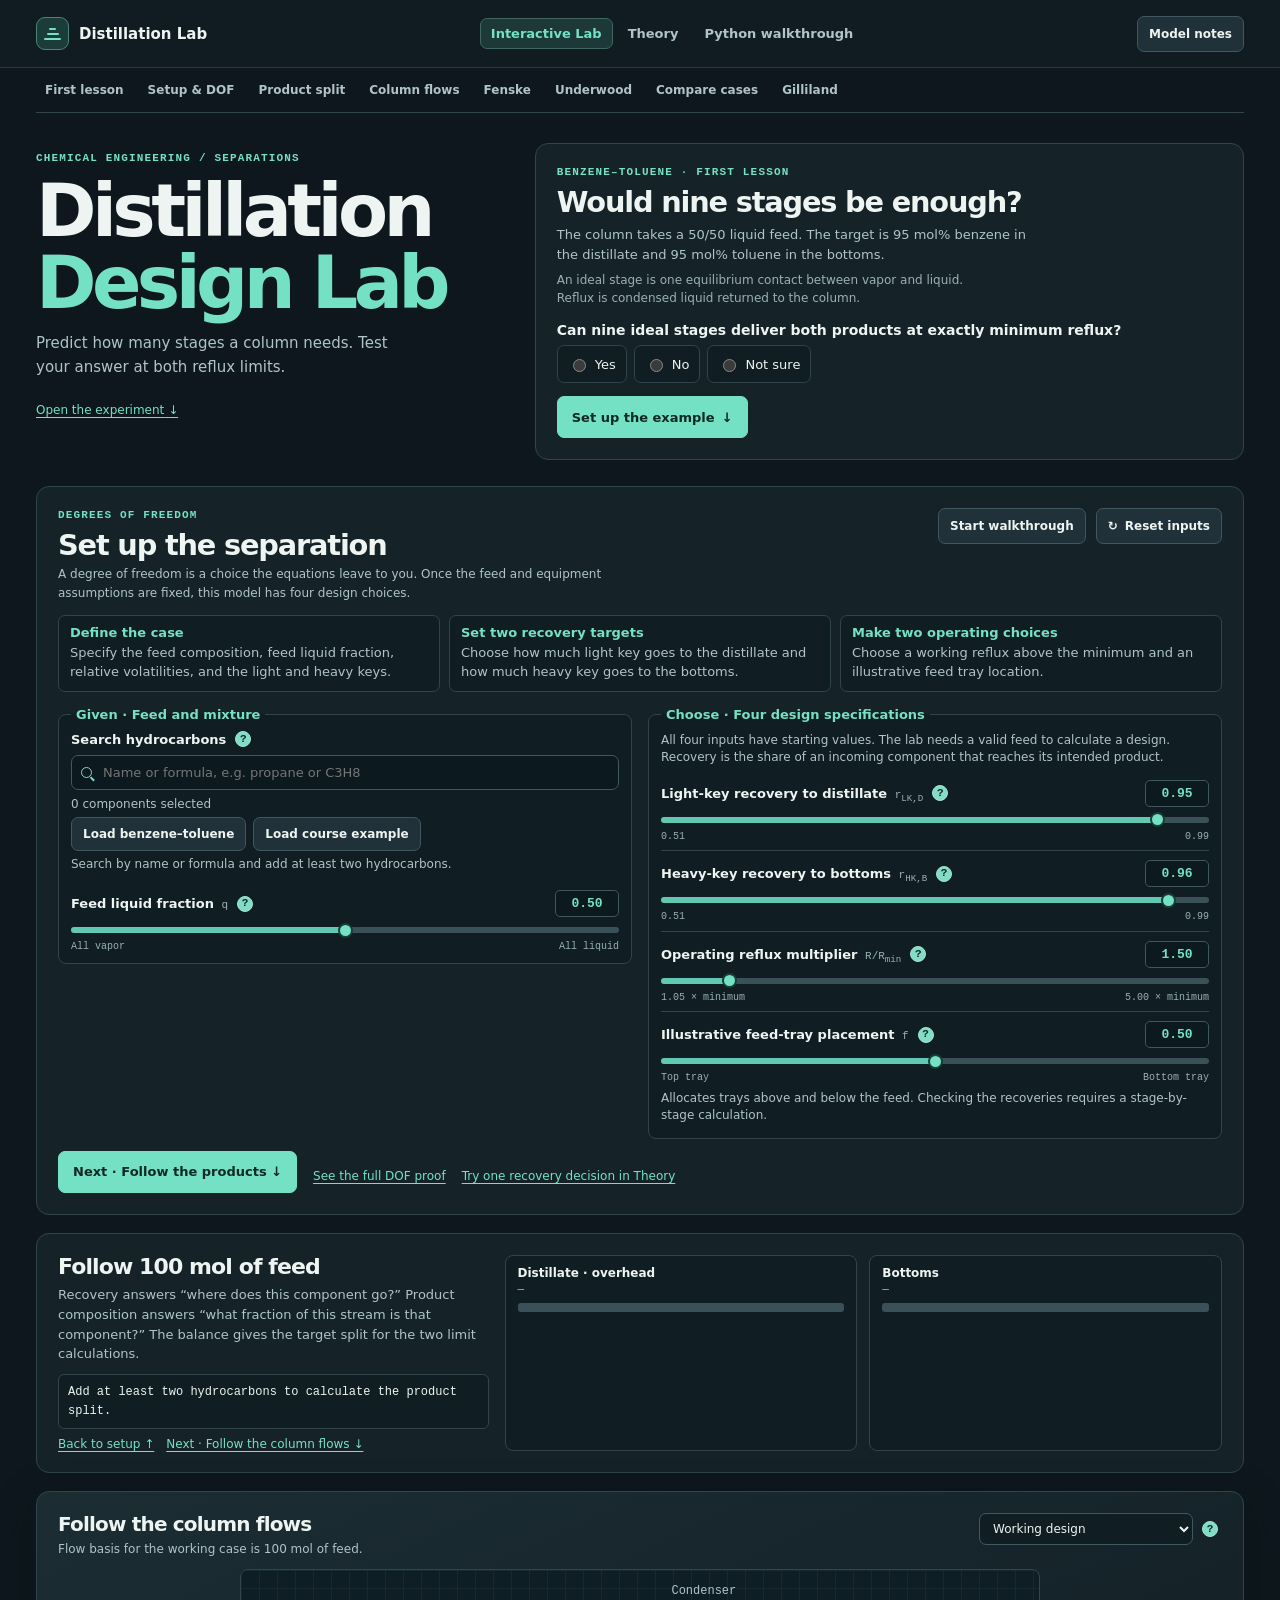
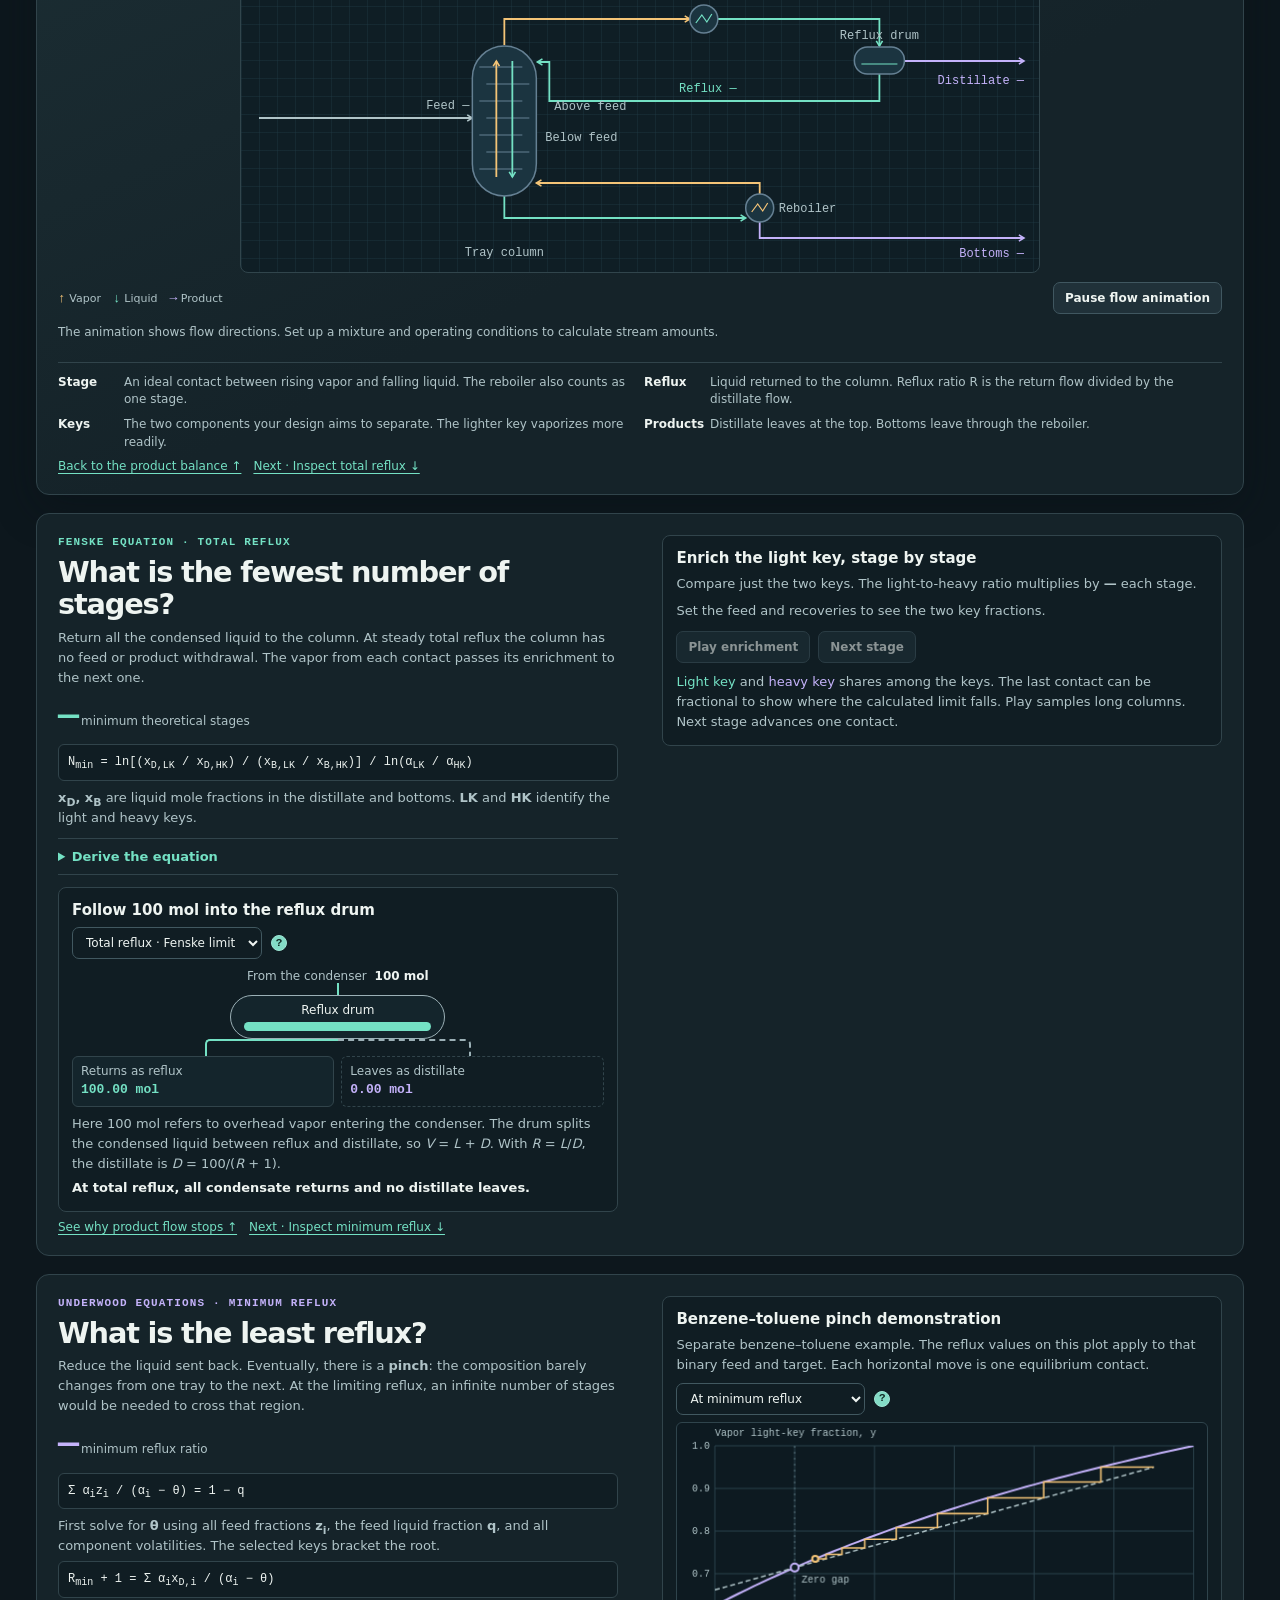
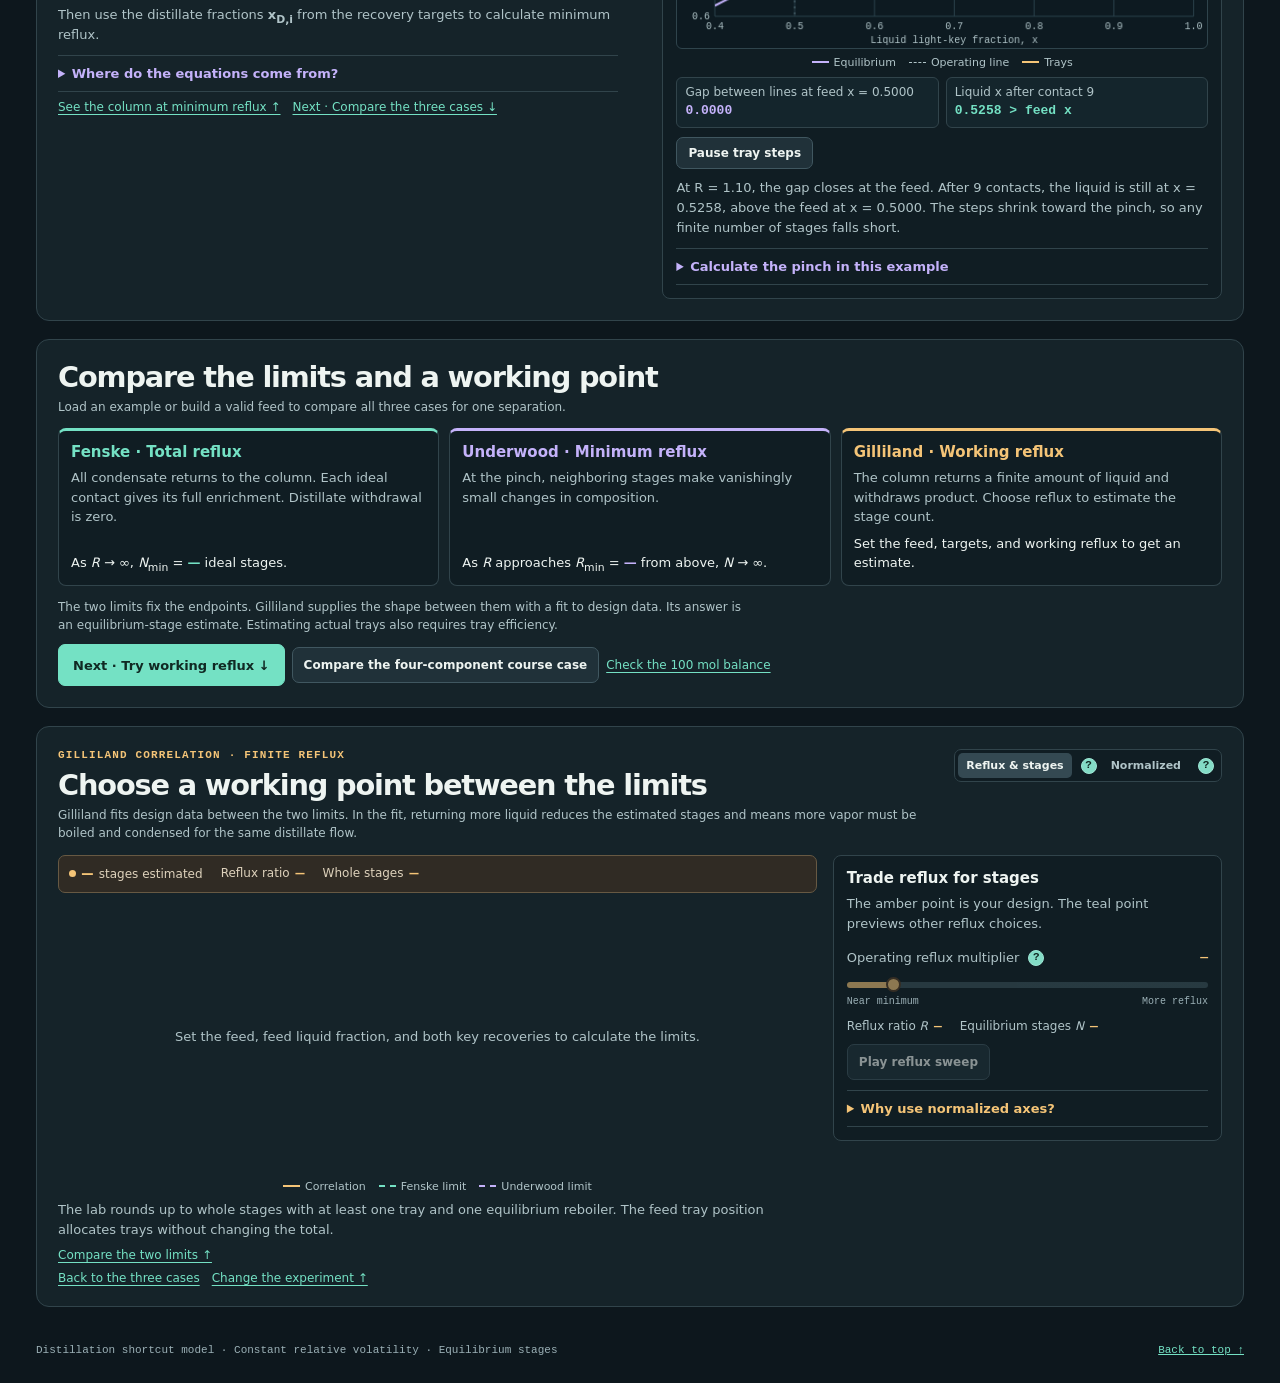
==== commit a1d23b47: "Put setup and degrees of freedom before the distillation limits" ====
--- a/index.html
+++ b/index.html
@@ -5,11 +5,11 @@
   <meta name="viewport" content="width=device-width, initial-scale=1">
   <meta name="theme-color" content="#0d171d">
   <title>Distillation Design Lab</title>
-  <link rel="stylesheet" href="styles.css?v=limits-first">
+  <link rel="stylesheet" href="styles.css?v=setup-first">
   <script src="mixture.js?v=limits-first" defer></script>
-  <script src="app.js?v=limits-first" defer></script>
-  <script src="lessons.js?v=limits-first" defer></script>
-  <script src="intro.js?v=limits-first" defer></script>
+  <script src="app.js?v=setup-first" defer></script>
+  <script src="lessons.js?v=setup-first" defer></script>
+  <script src="intro.js?v=setup-first" defer></script>
   <script src="walkthrough.js?v=limits-first" defer></script>
 </head>
 <body>
@@ -26,7 +26,10 @@
   </header>
   <main class="container">
     <nav class="nav-links" aria-label="Lab sections">
-      <a href="#prediction">First lesson</a><a href="#equipment">Column tour</a><a href="#fenske">Fenske</a><a href="#underwood">Underwood</a><a href="#compare">Compare cases</a><a href="#gilliland">Gilliland</a><a href="#setup">Experiment</a><a href="theory.html#dof-calculation" data-dof-link>DOF proof</a>
+      <button class="section-menu-toggle quiet-button" id="section-menu-toggle" type="button" aria-expanded="false" aria-controls="section-menu-items">Lab sections <span aria-hidden="true">⌄</span></button>
+      <div class="section-menu-items" id="section-menu-items">
+        <a href="#prediction">First lesson</a><a href="#setup">Setup &amp; DOF</a><a href="#products">Product split</a><a href="#equipment">Column flows</a><a href="#fenske">Fenske</a><a href="#underwood">Underwood</a><a href="#compare">Compare cases</a><a href="#gilliland">Gilliland</a>
+      </div>
     </nav>
     <section class="intro" aria-labelledby="page-title">
       <div class="hero-copy">
@@ -40,6 +43,7 @@
         <p class="eyebrow">BENZENE–TOLUENE · FIRST LESSON</p>
         <h2 id="prediction-title">Would nine stages be enough?</h2>
         <p>The column takes a 50/50 liquid feed. The target is 95 mol% benzene in the distillate and 95 mol% toluene in the bottoms.</p>
+        <p class="prediction-terms">An ideal stage is one equilibrium contact between vapor and liquid. Reflux is condensed liquid returned to the column.</p>
         <form id="prediction-form">
           <fieldset class="prediction-choices">
             <legend>Can nine ideal stages deliver both products at exactly minimum reflux?</legend>
@@ -49,300 +53,39 @@
               <label><input type="radio" name="prediction" value="Not sure">Not sure</label>
             </div>
           </fieldset>
-          <button class="primary-button" type="submit">Inspect total reflux <span aria-hidden="true">↓</span></button>
+          <button class="primary-button" type="submit">Set up the example <span aria-hidden="true">↓</span></button>
           <p class="input-caption" id="prediction-replace" hidden>Starting the lesson loads the benzene–toluene example into the experiment.</p>
         </form>
         <p class="prediction-record" id="prediction-record" hidden></p>
       </section>
     </section>
 
-    <figure class="panel equipment" id="equipment" aria-labelledby="equipment-title">
-      <div class="section-top connection-heading">
-        <div>
-          <h2 id="equipment-title">Follow the column flows</h2>
-          <p class="connection-caption" id="equipment-basis">Flow basis for the working case is 100 mol of feed.</p>
-        </div>
-        <div class="equipment-mode option-with-help" data-option-help="equipmentMode">
-          <label class="sr-only" for="equipment-mode">Column operating case</label>
-          <select id="equipment-mode">
-            <option value="design">Working design</option>
-            <option value="total">Total reflux · Fenske</option>
-            <option value="minimum">Minimum reflux · Underwood</option>
-          </select>
-        </div>
-      </div>
-      <div class="equipment-diagram">
-        <canvas id="equipment-plot" role="img" aria-label="Distillation column and connecting equipment"></canvas>
-        <canvas id="equipment-motion" aria-hidden="true"></canvas>
-      </div>
-      <div class="equipment-controls">
-        <div class="diagram-legend" aria-label="Stream colors and symbols">
-          <span class="vapor-key"><i aria-hidden="true">↑</i> Vapor</span>
-          <span class="liquid-key"><i aria-hidden="true">↓</i> Liquid</span>
-          <span class="product-key"><i aria-hidden="true">→</i> Product</span>
-        </div>
-        <button class="quiet-button" id="flow-play" type="button">Play flow animation</button>
-      </div>
-      <figcaption id="equipment-caption" class="connection-caption"></figcaption>
-      <p id="tray-allocation" class="tray-allocation" hidden></p>
-      <dl class="primer">
-        <div><dt>Stage</dt><dd>An ideal contact between rising vapor and falling liquid. The reboiler also counts as one stage.</dd></div>
-        <div><dt>Reflux</dt><dd>Liquid returned to the column. Reflux ratio R is the return flow divided by the distillate flow.</dd></div>
-        <div><dt>Keys</dt><dd>The two components your design aims to separate. The lighter key vaporizes more readily.</dd></div>
-        <div><dt>Products</dt><dd>Distillate leaves at the top. Bottoms leave through the reboiler.</dd></div>
-      </dl>
-      <div class="lesson-links">
-        <a class="text-link" href="#fenske">Return to total reflux</a>
-        <a class="text-link" href="#underwood" data-lesson-next="minimum">Continue to minimum reflux ↓</a>
-      </div>
-    </figure>
-
-    <section class="panel lesson fenske" id="fenske" aria-labelledby="fenske-title">
-      <div class="lesson-copy">
-        <p class="eyebrow">FENSKE EQUATION · TOTAL REFLUX</p>
-        <h2 id="fenske-title">What is the fewest number of stages?</h2>
-        <p>Return all the condensed liquid to the column. At steady total reflux the column has no feed or product withdrawal. The vapor from each contact passes its enrichment to the next one.</p>
-        <p class="metric"><output id="min-stages">—</output><span> minimum theoretical stages</span></p>
-        <div class="equation">N<sub>min</sub> = ln[(x<sub>D,LK</sub> / x<sub>D,HK</sub>) / (x<sub>B,LK</sub> / x<sub>B,HK</sub>)] / ln(α<sub>LK</sub> / α<sub>HK</sub>)</div>
-        <p class="notation"><strong>x<sub>D</sub>, x<sub>B</sub></strong> are liquid mole fractions in the distillate and bottoms. <strong>LK</strong> and <strong>HK</strong> identify the light and heavy keys.</p>
-        <details class="reasoning">
-          <summary>Derive the equation</summary>
-          <p>At equilibrium, y<sub>i</sub> = K<sub>i</sub>x<sub>i</sub>. Divide the light key by the heavy key and the vapor ratio is α<sub>LK</sub>/α<sub>HK</sub> times the liquid ratio. Here <var>x</var> means liquid mole fraction and <var>y</var> means vapor mole fraction.</p>
-          <p>With zero product withdrawal, the total-reflux balance matches the compositions of vapor and liquid passing each other between stages. That passes one stage’s enrichment to the next. After <var>N</var> contacts, the ratio has been multiplied by (α<sub>LK</sub>/α<sub>HK</sub>)<sup>N</sup>. Take logs to recover <var>N</var>. Withdrawing enriched product reduces the separation each contact can pass along. That is why this total-reflux calculation gives a lower bound for the stage count.</p>
-          <p id="fenske-work" class="equation"></p>
-        </details>
-        <figure class="demo-panel condenser-proof" aria-labelledby="condenser-proof-title">
-          <h3 id="condenser-proof-title">Follow 100 mol into the reflux drum</h3>
-          <div class="pinch-options option-with-help" data-option-help="condenserMode">
-            <label for="condenser-mode" class="sr-only">Condenser split example</label>
-            <select id="condenser-mode">
-              <option value="total">Total reflux · Fenske limit</option>
-              <option value="finite">Finite reflux</option>
-            </select>
-          </div>
-          <div class="condensate-diagram" id="condensate-diagram">
-            <div class="condensate-inlet">From the condenser <strong>100 mol</strong></div>
-            <div class="condensate-drum">
-              Reflux drum
-              <div class="condensate-split" aria-hidden="true"><i></i></div>
-            </div>
-            <div class="condensate-pipes" aria-hidden="true"><i></i><i></i></div>
-            <dl class="condensate-outlets">
-              <div><dt>Returns as reflux</dt><dd id="condensate-reflux">100.00 mol</dd></div>
-              <div><dt>Leaves as distillate</dt><dd id="condensate-product">0.00 mol</dd></div>
-            </dl>
-          </div>
-          <figcaption>
-            Here 100 mol refers to overhead vapor entering the condenser. The drum splits the condensed liquid between reflux and distillate, so <var>V</var> = <var>L</var> + <var>D</var>. With <var>R</var> = <var>L</var>/<var>D</var>, the distillate is <var>D</var> = 100/(<var>R</var> + 1).
-            <strong id="condenser-proof-result"></strong>
-          </figcaption>
-        </figure>
-        <div class="lesson-links">
-          <a class="text-link" href="#equipment" data-equipment-case="total">See why product flow stops ↑</a>
-          <a class="text-link" href="#underwood" data-lesson-next="minimum">Next · Inspect minimum reflux ↓</a>
-        </div>
-      </div>
-
-      <figure class="demo-panel key-demo">
-        <h3>Enrich the light key, stage by stage</h3>
-        <p>Compare just the two keys. The light-to-heavy ratio multiplies by <strong id="stage-factor">—</strong> each stage.</p>
-        <p id="stage-empty">Set the feed and recoveries to see the two key fractions.</p>
-        <div class="key-bars" id="stage-bars" hidden>
-          <div><div class="bar-heading"><span>Starting at the bottom</span><strong id="stage-start-value">—</strong></div><div class="key-bar"><i id="stage-start-bar"></i></div></div>
-          <div class="key-current"><div class="bar-heading"><span id="stage-label">Stage 0</span><strong id="stage-current-value">—</strong></div><div class="key-bar"><i id="stage-current-bar"></i></div></div>
-          <div><div class="bar-heading"><span>Distillate target</span><strong id="stage-target-value">—</strong></div><div class="key-bar"><i id="stage-target-bar"></i></div></div>
-        </div>
-        <div class="demo-controls">
-          <button class="quiet-button" id="stage-play" type="button">Play enrichment</button>
-          <button class="quiet-button" id="stage-next" type="button">Next stage</button>
-        </div>
-        <figcaption><span class="light-text">Light key</span> and <span class="heavy-text">heavy key</span> shares among the keys. The last contact can be fractional to show where the calculated limit falls. Play samples long columns. Next stage advances one contact.</figcaption>
-        <p class="sr-only" id="stage-status" role="status"></p>
-      </figure>
-    </section>
-
-    <section class="panel lesson underwood" id="underwood" aria-labelledby="underwood-title">
-      <div class="lesson-copy">
-        <p class="eyebrow">UNDERWOOD EQUATIONS · MINIMUM REFLUX</p>
-        <h2 id="underwood-title">What is the least reflux?</h2>
-        <p>Reduce the liquid sent back. Eventually, there is a <strong>pinch</strong>: the composition barely changes from one tray to the next. At the limiting reflux, an infinite number of stages would be needed to cross that region.</p>
-        <p class="metric"><output id="min-reflux">—</output><span> minimum reflux ratio</span></p>
-        <div class="equation">Σ α<sub>i</sub>z<sub>i</sub> / (α<sub>i</sub> − θ) = 1 − q <span class="root" id="root-value"></span></div>
-        <p class="notation">First solve for <strong>θ</strong> using all feed fractions <strong>z<sub>i</sub></strong>, the feed liquid fraction <strong>q</strong>, and all component volatilities. The selected keys bracket the root.</p>
-        <div class="equation equation-follow">R<sub>min</sub> + 1 = Σ α<sub>i</sub>x<sub>D,i</sub> / (α<sub>i</sub> − θ)</div>
-        <p class="notation">Then use the distillate fractions <strong>x<sub>D,i</sub></strong> from the recovery targets to calculate minimum reflux.</p>
-        <p class="input-error" id="underwood-pending" hidden>Minimum reflux is pending until both key recoveries are entered.</p>
-        <details class="reasoning">
-          <summary>Where do the equations come from?</summary>
-          <p>A component balance above the feed says V y<sub>i</sub> = L x<sub>i</sub> + D x<sub>D,i</sub>. At a pinch the compositions repeat, so the liquid and vapor there also satisfy y<sub>i</sub> = K<sub>i</sub>x<sub>i</sub>. Substituting makes each component contribute a term with a denominator proportional to α<sub>i</sub> − θ.</p>
-          <p>The pinch balances above and below the feed are represented by the common Underwood root θ in this shortcut. Combining their sums replaces D x<sub>D,i</sub> + B x<sub>B,i</sub> with F z<sub>i</sub> by the overall component balance. Dividing by F gives the feed equation. The right-hand side is 1 − <var>q</var> because the feed changes the vapor flow by (1 − <var>q</var>)<var>F</var>. Within the key bracket, the feed sum strictly increases and runs from negative to positive infinity. That is why bisection has one crossing to find there. For our assumed split, solve for θ between the heavy- and light-key volatilities.</p>
-          <p>The condenser balance V = L + D gives V/D = R + 1. The second sum gives this overhead vapor divided by distillate at minimum reflux.</p>
-          <p id="underwood-work" class="equation"></p>
-          <canvas id="root-plot" role="img" aria-label="Feed equation root for the selected mixture"></canvas>
-          <p class="plot-explanation" id="root-caption">The equation crosses zero between the key volatilities.</p>
-        </details>
-        <div class="lesson-links">
-          <a class="text-link" href="#equipment" data-equipment-case="minimum">See the column at minimum reflux ↑</a>
-          <a class="text-link" id="skip-prediction-check" href="#compare">Next · Compare the three cases ↓</a>
-        </div>
-      </div>
-      <figure class="demo-panel pinch-demo">
-        <h3>Benzene–toluene pinch demonstration</h3>
-        <p id="pinch-case-label">Benzene–toluene demonstration. Each horizontal move reaches equilibrium. Each vertical move applies the column balance.</p>
-        <div class="pinch-options option-with-help" data-option-help="pinchMode">
-          <label for="pinch-mode" class="sr-only">Pinch example reflux case</label>
-          <select id="pinch-mode">
-            <option value="minimum">At minimum reflux</option>
-            <option value="higher">At 1.5 × minimum reflux</option>
-          </select>
-        </div>
-        <canvas id="pinch-plot" role="img" aria-label="Binary equilibrium and operating lines with equilibrium steps"></canvas>
-        <div class="pinch-legend" aria-label="Pinch plot legend">
-          <span><i class="legend-line pinch-equilibrium"></i>Equilibrium</span>
-          <span><i class="legend-line pinch-operating"></i>Operating line</span>
-          <span><i class="legend-line gilliland-line"></i>Trays</span>
-        </div>
-        <dl class="pinch-measures">
-          <div><dt>Gap between lines at feed x = 0.5000</dt><dd id="pinch-gap">—</dd></div>
-          <div><dt id="pinch-contact">Liquid x at current contact</dt><dd id="pinch-liquid">—</dd></div>
-        </dl>
-        <div class="demo-controls">
-          <button class="quiet-button" id="pinch-play" type="button">Play tray steps</button>
-        </div>
-        <figcaption id="pinch-caption"></figcaption>
-        <details class="reasoning">
-          <summary>Calculate the pinch in this example</summary>
-          <p>The feed is saturated liquid, so its balance is vertical at x = z<sub>F</sub> = 0.50. Equilibrium gives y* = 2.50x / [1 + (2.50 − 1)x] = 0.714 there.</p>
-          <p>The rectifying line obeys y = (Rx + x<sub>D</sub>) / (R + 1). Make it pass through the pinch with x<sub>D</sub> = 0.95 and solve for R.</p>
-          <p class="equation">R<sub>min</sub> = (0.95 − 0.714) / (0.714 − 0.50) ≈ 1.10</p>
-          <p>The Underwood feed equation for this same example gives θ ≈ 1.4286. Using 95 mol% benzene in the distillate in the second equation gives the same minimum reflux, 1.10.</p>
-          <p>At this reflux, a step starting at x = 0.50 ends at x = 0.50. Both the operating line and the equilibrium curve increase with composition, so a step starting above 0.50 also ends above 0.50. Every finite sequence from the distillate stays above the feed composition.</p>
-        </details>
-        <button class="primary-button lesson-action" id="check-prediction" type="button" hidden>Check my prediction <span aria-hidden="true">↓</span></button>
-      </figure>
-    </section>
-
-    <section class="panel case-comparison" id="compare" aria-labelledby="compare-title">
-      <div class="section-top connection-heading">
-        <div>
-          <h2 id="compare-title">Compare the limits and a working point</h2>
-          <p class="connection-caption" id="comparison-feed">Load an example or build a feed to compare all three cases for one separation.</p>
-        </div>
-      </div>
-      <p class="prediction-answer" id="prediction-answer" role="status" hidden></p>
-      <div class="case-grid">
-        <article class="case-card total-case">
-          <h3>Fenske · Total reflux</h3>
-          <p>All condensate returns to the column. Each ideal contact gives its full enrichment. Distillate withdrawal is zero.</p>
-          <p class="case-result">As <var>R</var> → ∞, <var>N</var><sub>min</sub> = <output id="compare-min-stages">—</output> ideal stages.</p>
-        </article>
-        <article class="case-card pinch-case">
-          <h3>Underwood · Minimum reflux</h3>
-          <p>At the pinch, neighboring stages make vanishingly small changes in composition.</p>
-          <p class="case-result">As <var>R</var> approaches <var>R</var><sub>min</sub> = <output id="compare-min-reflux">—</output> from above, <var>N</var> → ∞.</p>
-        </article>
-        <article class="case-card working-case">
-          <h3>Gilliland · Working reflux</h3>
-          <p>The column returns a finite amount of liquid and withdraws product. Choose reflux to estimate the stage count.</p>
-          <p class="case-result" id="compare-working-point" hidden></p>
-          <p class="case-result" id="compare-working-pending">Set the feed, targets, and working reflux to get an estimate.</p>
-        </article>
-      </div>
-      <p class="connection-caption comparison-explanation">The two limits fix the endpoints. Gilliland supplies the shape between them with a fit to design data. Its answer is an equilibrium-stage estimate. Estimating actual trays also requires tray efficiency.</p>
-      <div class="comparison-actions" id="comparison-actions">
-        <a class="primary-button" href="#gilliland">Next · Try working reflux ↓</a>
-        <button class="quiet-button" id="compare-load-course" type="button">Compare the four-component course case</button>
-        <a class="text-link" href="#products">Check the 100 mol balance</a>
-      </div>
-      <div class="lesson-links" id="comparison-return" hidden>
-        <a class="text-link" href="#fenske">Review total reflux</a>
-        <a class="text-link" href="#underwood" data-lesson-next="minimum">Return to the pinch</a>
-      </div>
-    </section>
-
-    <section class="panel connection" id="gilliland" aria-labelledby="gilliland-title">
-      <div class="section-top connection-heading">
-        <div>
-          <p class="eyebrow">GILLILAND CORRELATION · FINITE REFLUX</p>
-          <h2 id="gilliland-title">Choose a working point between the limits</h2>
-          <p class="connection-caption">Gilliland fits design data between the two limits. In the fit, returning more liquid reduces the estimated stages and means more vapor must be boiled and condensed for the same distillate flow.</p>
-        </div>
-        <fieldset class="chart-switch" id="gilliland-axes">
-          <legend class="sr-only">Chart axes</legend>
-          <div class="option-with-help" data-option-help="designAxes">
-            <label><input type="radio" name="axes" value="design" checked><span>Reflux &amp; stages</span></label>
-          </div>
-          <div class="option-with-help" data-option-help="normalizedAxes">
-            <label><input type="radio" name="axes" value="normalized"><span>Normalized</span></label>
-          </div>
-        </fieldset>
-      </div>
-      <p class="connection-caption" id="gilliland-pending" hidden>Check your prediction at the <a href="#underwood" data-lesson-next="minimum">pinch demonstration</a> to reveal the working estimate.</p>
-      <div class="gilliland-grid" id="gilliland-workspace">
-        <div class="gilliland-chart">
-          <div class="operating-point" id="operating-readout" tabindex="-1" aria-live="polite" aria-atomic="true">
-            <div class="active-stage"><span class="dot"></span><output id="operating-stages" for="multiple-value">—</output> <span>stages estimated</span></div>
-            <div class="reflux-readout"><span>Reflux ratio</span><output id="operating-reflux" for="multiple-value">—</output></div>
-            <div class="stage-readout"><span>Whole stages</span><output id="rounded-stages" for="multiple-value">—</output></div>
-          </div>
-          <div class="plot-area">
-            <canvas id="main-plot" role="img" aria-label="Gilliland curve"></canvas>
-            <p class="plot-message" id="plot-message" hidden>Enter feed quality and key recoveries to find the limits.</p>
-          </div>
-          <div class="legend" aria-label="Chart legend">
-            <span><i class="legend-line gilliland-line"></i>Correlation</span>
-            <span id="operating-legend"><i class="legend-dot"></i>Operating point <span id="normalized-point" hidden></span></span>
-            <span><i class="legend-line fenske-line"></i><span id="stage-legend">Fenske limit</span></span>
-            <span><i class="legend-line underwood-line"></i><span id="reflux-legend">Underwood limit</span></span>
-            <span id="preview-legend" hidden><i class="legend-dot preview-dot"></i>Sweep preview</span>
-          </div>
-          <p class="plot-explanation">The lab rounds up to whole stages with at least one tray and one equilibrium reboiler. The feed tray position allocates trays without changing the total.</p>
-          <a class="text-link" href="#fenske">Compare the two limits ↑</a>
-        </div>
-        <div class="demo-panel sweep-panel">
-          <h3>Trade reflux for stages</h3>
-          <p>The amber point is your design. The teal point previews other reflux choices.</p>
-          <div class="sweep-label">
-            <span class="option-with-help" data-option-help="refluxSweep">
-              <label for="sweep-range">Operating reflux multiplier</label>
-            </span>
-            <output id="sweep-multiple" for="sweep-range">—</output>
-          </div>
-          <input type="range" id="sweep-range" min="1.05" max="5" step="0.01" value="1.5">
-          <div class="control-endpoints"><span>Near minimum</span><span>More reflux</span></div>
-          <dl class="sweep-live" aria-live="polite">
-            <div><dt>Reflux ratio <var>R</var></dt><dd><output id="sweep-operating-reflux" for="sweep-range">—</output></dd></div>
-            <div><dt>Equilibrium stages <var>N</var></dt><dd><output id="sweep-operating-stages" for="sweep-range">—</output></dd></div>
-          </dl>
-          <button class="quiet-button" id="sweep-play" type="button">Play reflux sweep</button>
-          <p id="sweep-preview" class="sweep-preview" hidden></p>
-          <details class="reasoning">
-            <summary>Why use normalized axes?</summary>
-            <p>X and Y measure how far the operating choice is from each limit on a common 0-to-1 scale.</p>
-            <p class="equation">X = (R − R<sub>min</sub>) / (R + 1)<br>Y = (N − N<sub>min</sub>) / (N + 1)</p>
-            <p>At R → R<sub>min</sub>, X → 0 and N → ∞, so Y → 1. At total reflux, R → ∞ and X → 1, while N → N<sub>min</sub> and Y → 0. Those endpoints follow from the definitions. The curve between them is fit to design data. One exponential fit is shown below.</p>
-            <p class="equation">Y = 1 − exp[((1 + 54.4X) / (11 + 117.2X)) · ((X − 1) / √X)]</p>
-            <p id="gilliland-work" class="equation"></p>
-          </details>
-        </div>
-      </div>
-      <div class="lesson-links">
-        <a class="text-link" href="#compare">Back to the three cases</a>
-        <a class="text-link" href="#setup">Next · Change the experiment ↓</a>
-      </div>
-    </section>
     <section class="panel dof" id="setup" aria-labelledby="dof-title">
       <div class="section-top connection-heading">
         <div>
           <p class="eyebrow">DEGREES OF FREEDOM</p>
-          <h2 id="dof-title">What can you choose?</h2>
-          <p class="connection-caption">A degree of freedom is a choice the equations leave to you. Fix the feed and equipment assumptions, then make four choices: two key recoveries, the reflux, and the feed location.</p>
-        </div>
-        <div class="setup-actions">
+          <h2 id="dof-title">Set up the separation</h2>
+          <p class="connection-caption">A degree of freedom is a choice the equations leave to you. Once the feed and equipment assumptions are fixed, this model has four design choices.</p>
+        </div>
+        <div class="setup-actions" id="setup-actions">
           <p class="dof-readout" id="dof-input-status" hidden><output id="dof-remaining" aria-live="polite">4</output> of 4 design inputs need attention</p>
           <button class="quiet-button" id="start-walkthrough" type="button">Start walkthrough</button>
           <button class="quiet-button reset" type="reset" form="column-form"><span aria-hidden="true">↻</span> Reset inputs</button>
         </div>
+      </div>
+      <dl class="setup-plan" aria-label="Design sequence">
+        <div><dt>Define the case</dt><dd>Specify the feed composition, feed liquid fraction, relative volatilities, and the light and heavy keys.</dd></div>
+        <div><dt>Set two recovery targets</dt><dd>Choose how much light key goes to the distillate and how much heavy key goes to the bottoms.</dd></div>
+        <div><dt>Make two operating choices</dt><dd>Choose a working reflux above the minimum and an illustrative feed tray location.</dd></div>
+      </dl>
+      <div class="guided-case" id="guided-case" hidden>
+        <div>
+          <h3>Benzene–toluene lesson case</h3>
+          <p>Start with 50 mol benzene and 50 mol toluene as saturated liquid. Benzene is the light key. Both key recoveries are set to 95% for the prediction.</p>
+          <p>For benzene, 47.50 mol goes to the distillate and the remaining 2.50 mol goes to the bottoms. The recovery fixes the split because both amounts must add to 50 mol.</p>
+          <p>Inspect both limits before choosing a working reflux.</p>
+        </div>
+        <button class="quiet-button" id="edit-guided-case" type="button">Leave lesson and edit this case</button>
       </div>
       <form id="column-form" class="dof-grid">
         <fieldset class="input-group">
@@ -420,22 +163,303 @@
       </form>
       <p class="input-error" id="input-error" role="status" hidden></p>
       <div class="setup-footer">
-        <p>Changing the feed defines a new case. Each case takes the same four design choices.</p>
-        <a href="theory.html#choices" data-dof-link>Try one recovery decision in Theory</a>
-        <a href="#products">Next · Follow the products ↓</a>
+        <a class="primary-button" href="#products">Next · Follow the products ↓</a>
+        <a class="text-link" id="setup-results-link" href="#gilliland">See my stage estimate ↓</a>
+        <a class="text-link" href="theory.html#dof-calculation" data-dof-link>See the full DOF proof</a>
+        <a class="text-link" href="theory.html#choices" data-dof-link>Try one recovery decision in Theory</a>
       </div>
     </section>
 
     <section class="panel products" id="products" aria-labelledby="products-title">
       <div class="products-intro">
         <h2 id="products-title">Follow 100 mol of feed</h2>
-        <p>Recovery answers “where does this component go?” Product composition answers “what fraction of this stream is that component?”</p>
+        <p>Recovery answers “where does this component go?” Product composition answers “what fraction of this stream is that component?” The balance gives the target split for the two limit calculations.</p>
         <p id="product-example" class="equation">Add at least two hydrocarbons to calculate the product split.</p>
-        <a class="text-link" href="#fenske">Return to total reflux ↑</a>
+        <div class="lesson-links">
+          <a class="text-link" href="#setup">Back to setup ↑</a>
+          <a class="text-link" href="#equipment">Next · Follow the column flows ↓</a>
+        </div>
       </div>
       <div class="product-streams" id="product-streams"></div>
     </section>
 
+    <figure class="panel equipment" id="equipment" aria-labelledby="equipment-title">
+      <div class="section-top connection-heading">
+        <div>
+          <h2 id="equipment-title">Follow the column flows</h2>
+          <p class="connection-caption" id="equipment-basis">Flow basis for the working case is 100 mol of feed.</p>
+        </div>
+        <div class="equipment-mode option-with-help" data-option-help="equipmentMode">
+          <label class="sr-only" for="equipment-mode">Column operating case</label>
+          <select id="equipment-mode">
+            <option value="design">Working design</option>
+            <option value="flow">Flow paths</option>
+            <option value="total">Total reflux · Fenske</option>
+            <option value="minimum">Minimum reflux · Underwood</option>
+          </select>
+        </div>
+      </div>
+      <div class="equipment-diagram">
+        <canvas id="equipment-plot" role="img" aria-label="Distillation column and connecting equipment"></canvas>
+        <canvas id="equipment-motion" aria-hidden="true"></canvas>
+      </div>
+      <div class="equipment-controls">
+        <div class="diagram-legend" aria-label="Stream colors and symbols">
+          <span class="vapor-key"><i aria-hidden="true">↑</i> Vapor</span>
+          <span class="liquid-key"><i aria-hidden="true">↓</i> Liquid</span>
+          <span class="product-key"><i aria-hidden="true">→</i> Product</span>
+        </div>
+        <button class="quiet-button" id="flow-play" type="button">Play flow animation</button>
+      </div>
+      <figcaption id="equipment-caption" class="connection-caption"></figcaption>
+      <p id="tray-allocation" class="tray-allocation" hidden></p>
+      <dl class="primer">
+        <div><dt>Stage</dt><dd>An ideal contact between rising vapor and falling liquid. The reboiler also counts as one stage.</dd></div>
+        <div><dt>Reflux</dt><dd>Liquid returned to the column. Reflux ratio R is the return flow divided by the distillate flow.</dd></div>
+        <div><dt>Keys</dt><dd>The two components your design aims to separate. The lighter key vaporizes more readily.</dd></div>
+        <div><dt>Products</dt><dd>Distillate leaves at the top. Bottoms leave through the reboiler.</dd></div>
+      </dl>
+      <div class="lesson-links">
+        <a class="text-link" href="#products">Back to the product balance ↑</a>
+        <a class="text-link" id="equipment-next" href="#fenske">Next · Inspect total reflux ↓</a>
+      </div>
+    </figure>
+
+    <section class="panel lesson fenske" id="fenske" aria-labelledby="fenske-title">
+      <div class="lesson-copy">
+        <p class="eyebrow">FENSKE EQUATION · TOTAL REFLUX</p>
+        <h2 id="fenske-title">What is the fewest number of stages?</h2>
+        <p>Return all the condensed liquid to the column. At steady total reflux the column has no feed or product withdrawal. The vapor from each contact passes its enrichment to the next one.</p>
+        <p class="metric"><output id="min-stages">—</output><span> minimum theoretical stages</span></p>
+        <div class="equation">N<sub>min</sub> = ln[(x<sub>D,LK</sub> / x<sub>D,HK</sub>) / (x<sub>B,LK</sub> / x<sub>B,HK</sub>)] / ln(α<sub>LK</sub> / α<sub>HK</sub>)</div>
+        <p class="notation"><strong>x<sub>D</sub>, x<sub>B</sub></strong> are liquid mole fractions in the distillate and bottoms. <strong>LK</strong> and <strong>HK</strong> identify the light and heavy keys.</p>
+        <details class="reasoning">
+          <summary>Derive the equation</summary>
+          <p>At equilibrium, y<sub>i</sub> = K<sub>i</sub>x<sub>i</sub>. Divide the light key by the heavy key and the vapor ratio is α<sub>LK</sub>/α<sub>HK</sub> times the liquid ratio. Here <var>x</var> means liquid mole fraction and <var>y</var> means vapor mole fraction.</p>
+          <p>With zero product withdrawal, the total-reflux balance matches the compositions of vapor and liquid passing each other between stages. That passes one stage’s enrichment to the next. After <var>N</var> contacts, the ratio has been multiplied by (α<sub>LK</sub>/α<sub>HK</sub>)<sup>N</sup>. Take logs to recover <var>N</var>. Withdrawing enriched product reduces the separation each contact can pass along. That is why this total-reflux calculation gives a lower bound for the stage count.</p>
+          <p id="fenske-work" class="equation"></p>
+        </details>
+        <figure class="demo-panel condenser-proof" aria-labelledby="condenser-proof-title">
+          <h3 id="condenser-proof-title">Follow 100 mol into the reflux drum</h3>
+          <div class="pinch-options option-with-help" data-option-help="condenserMode">
+            <label for="condenser-mode" class="sr-only">Condenser split example</label>
+            <select id="condenser-mode">
+              <option value="total">Total reflux · Fenske limit</option>
+              <option value="finite">Finite reflux</option>
+            </select>
+          </div>
+          <div class="condensate-diagram" id="condensate-diagram">
+            <div class="condensate-inlet">From the condenser <strong>100 mol</strong></div>
+            <div class="condensate-drum">
+              Reflux drum
+              <div class="condensate-split" aria-hidden="true"><i></i></div>
+            </div>
+            <div class="condensate-pipes" aria-hidden="true"><i></i><i></i></div>
+            <dl class="condensate-outlets">
+              <div><dt>Returns as reflux</dt><dd id="condensate-reflux">100.00 mol</dd></div>
+              <div><dt>Leaves as distillate</dt><dd id="condensate-product">0.00 mol</dd></div>
+            </dl>
+          </div>
+          <figcaption>
+            Here 100 mol refers to overhead vapor entering the condenser. The drum splits the condensed liquid between reflux and distillate, so <var>V</var> = <var>L</var> + <var>D</var>. With <var>R</var> = <var>L</var>/<var>D</var>, the distillate is <var>D</var> = 100/(<var>R</var> + 1).
+            <strong id="condenser-proof-result"></strong>
+          </figcaption>
+        </figure>
+        <div class="lesson-links">
+          <a class="text-link" href="#equipment" data-equipment-case="total">See why product flow stops ↑</a>
+          <a class="text-link" href="#underwood" id="fenske-next">Next · Inspect minimum reflux ↓</a>
+        </div>
+      </div>
+
+      <figure class="demo-panel key-demo">
+        <h3>Enrich the light key, stage by stage</h3>
+        <p>Compare just the two keys. The light-to-heavy ratio multiplies by <strong id="stage-factor">—</strong> each stage.</p>
+        <p id="stage-empty">Set the feed and recoveries to see the two key fractions.</p>
+        <div class="key-bars" id="stage-bars" hidden>
+          <div><div class="bar-heading"><span>Starting at the bottom</span><strong id="stage-start-value">—</strong></div><div class="key-bar"><i id="stage-start-bar"></i></div></div>
+          <div class="key-current"><div class="bar-heading"><span id="stage-label">Stage 0</span><strong id="stage-current-value">—</strong></div><div class="key-bar"><i id="stage-current-bar"></i></div></div>
+          <div><div class="bar-heading"><span>Distillate target</span><strong id="stage-target-value">—</strong></div><div class="key-bar"><i id="stage-target-bar"></i></div></div>
+        </div>
+        <div class="demo-controls">
+          <button class="quiet-button" id="stage-play" type="button">Play enrichment</button>
+          <button class="quiet-button" id="stage-next" type="button">Next stage</button>
+        </div>
+        <figcaption><span class="light-text">Light key</span> and <span class="heavy-text">heavy key</span> shares among the keys. The last contact can be fractional to show where the calculated limit falls. Play samples long columns. Next stage advances one contact.</figcaption>
+        <p class="sr-only" id="stage-status" role="status"></p>
+      </figure>
+    </section>
+
+    <section class="panel lesson underwood" id="underwood" aria-labelledby="underwood-title">
+      <div class="lesson-copy">
+        <p class="eyebrow">UNDERWOOD EQUATIONS · MINIMUM REFLUX</p>
+        <h2 id="underwood-title">What is the least reflux?</h2>
+        <p>Reduce the liquid sent back. Eventually, there is a <strong>pinch</strong>: the composition barely changes from one tray to the next. At the limiting reflux, an infinite number of stages would be needed to cross that region.</p>
+        <p class="metric"><output id="min-reflux">—</output><span> minimum reflux ratio</span></p>
+        <div class="equation">Σ α<sub>i</sub>z<sub>i</sub> / (α<sub>i</sub> − θ) = 1 − q <span class="root" id="root-value"></span></div>
+        <p class="notation">First solve for <strong>θ</strong> using all feed fractions <strong>z<sub>i</sub></strong>, the feed liquid fraction <strong>q</strong>, and all component volatilities. The selected keys bracket the root.</p>
+        <div class="equation equation-follow">R<sub>min</sub> + 1 = Σ α<sub>i</sub>x<sub>D,i</sub> / (α<sub>i</sub> − θ)</div>
+        <p class="notation">Then use the distillate fractions <strong>x<sub>D,i</sub></strong> from the recovery targets to calculate minimum reflux.</p>
+        <p class="input-error" id="underwood-pending" hidden>Minimum reflux is pending until both key recoveries are entered.</p>
+        <details class="reasoning">
+          <summary>Where do the equations come from?</summary>
+          <p>A component balance above the feed says V y<sub>i</sub> = L x<sub>i</sub> + D x<sub>D,i</sub>. At a pinch the compositions repeat, so the liquid and vapor there also satisfy y<sub>i</sub> = K<sub>i</sub>x<sub>i</sub>. Substituting makes each component contribute a term with a denominator proportional to α<sub>i</sub> − θ.</p>
+          <p>The pinch balances above and below the feed are represented by the common Underwood root θ in this shortcut. Combining their sums replaces D x<sub>D,i</sub> + B x<sub>B,i</sub> with F z<sub>i</sub> by the overall component balance. Dividing by F gives the feed equation. The right-hand side is 1 − <var>q</var> because the feed changes the vapor flow by (1 − <var>q</var>)<var>F</var>. Within the key bracket, the feed sum strictly increases and runs from negative to positive infinity. That is why bisection has one crossing to find there. For our assumed split, solve for θ between the heavy- and light-key volatilities.</p>
+          <p>The condenser balance V = L + D gives V/D = R + 1. The second sum gives this overhead vapor divided by distillate at minimum reflux.</p>
+          <p id="underwood-work" class="equation"></p>
+          <canvas id="root-plot" role="img" aria-label="Feed equation root for the selected mixture"></canvas>
+          <p class="plot-explanation" id="root-caption">The equation crosses zero between the key volatilities.</p>
+        </details>
+        <div class="lesson-links">
+          <a class="text-link" href="#equipment" data-equipment-case="minimum">See the column at minimum reflux ↑</a>
+          <a class="text-link" id="skip-prediction-check" href="#compare">Next · Compare the three cases ↓</a>
+        </div>
+      </div>
+      <figure class="demo-panel pinch-demo">
+        <h3>Benzene–toluene pinch demonstration</h3>
+        <p id="pinch-case-label">Benzene–toluene demonstration. Each horizontal move reaches equilibrium. Each vertical move applies the column balance.</p>
+        <div class="pinch-options option-with-help" data-option-help="pinchMode">
+          <label for="pinch-mode" class="sr-only">Pinch example reflux case</label>
+          <select id="pinch-mode">
+            <option value="minimum">At minimum reflux</option>
+            <option value="higher">At 1.5 × minimum reflux</option>
+          </select>
+        </div>
+        <canvas id="pinch-plot" role="img" aria-label="Binary equilibrium and operating lines with equilibrium steps"></canvas>
+        <div class="pinch-legend" aria-label="Pinch plot legend">
+          <span><i class="legend-line pinch-equilibrium"></i>Equilibrium</span>
+          <span><i class="legend-line pinch-operating"></i>Operating line</span>
+          <span><i class="legend-line gilliland-line"></i>Trays</span>
+        </div>
+        <dl class="pinch-measures">
+          <div><dt>Gap between lines at feed x = 0.5000</dt><dd id="pinch-gap">—</dd></div>
+          <div><dt id="pinch-contact">Liquid x at current contact</dt><dd id="pinch-liquid">—</dd></div>
+        </dl>
+        <div class="demo-controls">
+          <button class="quiet-button" id="pinch-play" type="button">Play tray steps</button>
+        </div>
+        <figcaption id="pinch-caption"></figcaption>
+        <details class="reasoning">
+          <summary>Calculate the pinch in this example</summary>
+          <p>The feed is saturated liquid, so its balance is vertical at x = z<sub>F</sub> = 0.50. Equilibrium gives y* = 2.50x / [1 + (2.50 − 1)x] = 0.714 there.</p>
+          <p>The rectifying line obeys y = (Rx + x<sub>D</sub>) / (R + 1). Make it pass through the pinch with x<sub>D</sub> = 0.95 and solve for R.</p>
+          <p class="equation">R<sub>min</sub> = (0.95 − 0.714) / (0.714 − 0.50) ≈ 1.10</p>
+          <p>The Underwood feed equation for this same example gives θ ≈ 1.4286. Using 95 mol% benzene in the distillate in the second equation gives the same minimum reflux, 1.10.</p>
+          <p>At this reflux, a step starting at x = 0.50 ends at x = 0.50. Both the operating line and the equilibrium curve increase with composition, so a step starting above 0.50 also ends above 0.50. Every finite sequence from the distillate stays above the feed composition.</p>
+        </details>
+        <button class="primary-button lesson-action" id="check-prediction" type="button" hidden>Check my prediction <span aria-hidden="true">↓</span></button>
+        <a class="text-link lesson-action" href="#fenske" id="prediction-needs-fenske" hidden>Inspect total reflux first ↑</a>
+      </figure>
+    </section>
+
+    <section class="panel case-comparison" id="compare" aria-labelledby="compare-title">
+      <div class="section-top connection-heading">
+        <div>
+          <h2 id="compare-title">Compare the limits and a working point</h2>
+          <p class="connection-caption" id="comparison-feed">Load an example or build a feed to compare all three cases for one separation.</p>
+        </div>
+      </div>
+      <p class="prediction-answer" id="prediction-answer" role="status" hidden></p>
+      <div class="case-grid">
+        <article class="case-card total-case">
+          <h3>Fenske · Total reflux</h3>
+          <p>All condensate returns to the column. Each ideal contact gives its full enrichment. Distillate withdrawal is zero.</p>
+          <p class="case-result">As <var>R</var> → ∞, <var>N</var><sub>min</sub> = <output id="compare-min-stages">—</output> ideal stages.</p>
+        </article>
+        <article class="case-card pinch-case">
+          <h3>Underwood · Minimum reflux</h3>
+          <p>At the pinch, neighboring stages make vanishingly small changes in composition.</p>
+          <p class="case-result">As <var>R</var> approaches <var>R</var><sub>min</sub> = <output id="compare-min-reflux">—</output> from above, <var>N</var> → ∞.</p>
+        </article>
+        <article class="case-card working-case">
+          <h3>Gilliland · Working reflux</h3>
+          <p>The column returns a finite amount of liquid and withdraws product. Choose reflux to estimate the stage count.</p>
+          <p class="case-result" id="compare-working-point" hidden></p>
+          <p class="case-result" id="compare-working-pending">Set the feed, targets, and working reflux to get an estimate.</p>
+        </article>
+      </div>
+      <p class="connection-caption comparison-explanation">The two limits fix the endpoints. Gilliland supplies the shape between them with a fit to design data. Its answer is an equilibrium-stage estimate. Estimating actual trays also requires tray efficiency.</p>
+      <div class="comparison-actions" id="comparison-actions">
+        <a class="primary-button" href="#gilliland">Next · Try working reflux ↓</a>
+        <button class="quiet-button" id="compare-load-course" type="button">Compare the four-component course case</button>
+        <a class="text-link" href="#products">Check the 100 mol balance</a>
+      </div>
+      <div class="lesson-links" id="comparison-return" hidden>
+        <a class="text-link" href="#fenske">Review total reflux</a>
+        <a class="text-link" href="#underwood">Return to the pinch</a>
+      </div>
+    </section>
+
+    <section class="panel connection" id="gilliland" aria-labelledby="gilliland-title">
+      <div class="section-top connection-heading">
+        <div>
+          <p class="eyebrow">GILLILAND CORRELATION · FINITE REFLUX</p>
+          <h2 id="gilliland-title">Choose a working point between the limits</h2>
+          <p class="connection-caption">Gilliland fits design data between the two limits. In the fit, returning more liquid reduces the estimated stages and means more vapor must be boiled and condensed for the same distillate flow.</p>
+        </div>
+        <fieldset class="chart-switch" id="gilliland-axes">
+          <legend class="sr-only">Chart axes</legend>
+          <div class="option-with-help" data-option-help="designAxes">
+            <label><input type="radio" name="axes" value="design" checked><span>Reflux &amp; stages</span></label>
+          </div>
+          <div class="option-with-help" data-option-help="normalizedAxes">
+            <label><input type="radio" name="axes" value="normalized"><span>Normalized</span></label>
+          </div>
+        </fieldset>
+      </div>
+      <p class="connection-caption" id="gilliland-pending" hidden>Check your prediction at the <a href="#underwood">pinch demonstration</a> to reveal the working estimate.</p>
+      <div class="gilliland-grid" id="gilliland-workspace">
+        <div class="gilliland-chart">
+          <div class="operating-point" id="operating-readout" tabindex="-1" aria-live="polite" aria-atomic="true">
+            <div class="active-stage"><span class="dot"></span><output id="operating-stages" for="multiple-value">—</output> <span>stages estimated</span></div>
+            <div class="reflux-readout"><span>Reflux ratio</span><output id="operating-reflux" for="multiple-value">—</output></div>
+            <div class="stage-readout"><span>Whole stages</span><output id="rounded-stages" for="multiple-value">—</output></div>
+          </div>
+          <div class="plot-area">
+            <canvas id="main-plot" role="img" aria-label="Gilliland curve"></canvas>
+            <p class="plot-message" id="plot-message" hidden>Enter feed quality and key recoveries to find the limits.</p>
+          </div>
+          <div class="legend" aria-label="Chart legend">
+            <span><i class="legend-line gilliland-line"></i>Correlation</span>
+            <span id="operating-legend"><i class="legend-dot"></i>Operating point <span id="normalized-point" hidden></span></span>
+            <span><i class="legend-line fenske-line"></i><span id="stage-legend">Fenske limit</span></span>
+            <span><i class="legend-line underwood-line"></i><span id="reflux-legend">Underwood limit</span></span>
+            <span id="preview-legend" hidden><i class="legend-dot preview-dot"></i>Sweep preview</span>
+          </div>
+          <p class="plot-explanation">The lab rounds up to whole stages with at least one tray and one equilibrium reboiler. The feed tray position allocates trays without changing the total.</p>
+          <a class="text-link" href="#fenske">Compare the two limits ↑</a>
+        </div>
+        <div class="demo-panel sweep-panel">
+          <h3>Trade reflux for stages</h3>
+          <p>The amber point is your design. The teal point previews other reflux choices.</p>
+          <div class="sweep-label">
+            <span class="option-with-help" data-option-help="refluxSweep">
+              <label for="sweep-range">Operating reflux multiplier</label>
+            </span>
+            <output id="sweep-multiple" for="sweep-range">—</output>
+          </div>
+          <input type="range" id="sweep-range" min="1.05" max="5" step="0.01" value="1.5">
+          <div class="control-endpoints"><span>Near minimum</span><span>More reflux</span></div>
+          <dl class="sweep-live" aria-live="polite">
+            <div><dt>Reflux ratio <var>R</var></dt><dd><output id="sweep-operating-reflux" for="sweep-range">—</output></dd></div>
+            <div><dt>Equilibrium stages <var>N</var></dt><dd><output id="sweep-operating-stages" for="sweep-range">—</output></dd></div>
+          </dl>
+          <button class="quiet-button" id="sweep-play" type="button">Play reflux sweep</button>
+          <p id="sweep-preview" class="sweep-preview" hidden></p>
+          <details class="reasoning">
+            <summary>Why use normalized axes?</summary>
+            <p>X and Y measure how far the operating choice is from each limit on a common 0-to-1 scale.</p>
+            <p class="equation">X = (R − R<sub>min</sub>) / (R + 1)<br>Y = (N − N<sub>min</sub>) / (N + 1)</p>
+            <p>At R → R<sub>min</sub>, X → 0 and N → ∞, so Y → 1. At total reflux, R → ∞ and X → 1, while N → N<sub>min</sub> and Y → 0. Those endpoints follow from the definitions. The curve between them is fit to design data. One exponential fit is shown below.</p>
+            <p class="equation">Y = 1 − exp[((1 + 54.4X) / (11 + 117.2X)) · ((X − 1) / √X)]</p>
+            <p id="gilliland-work" class="equation"></p>
+          </details>
+        </div>
+      </div>
+      <div class="lesson-links">
+        <a class="text-link" href="#compare">Back to the three cases</a>
+        <a class="text-link" href="#setup">Change the experiment ↑</a>
+      </div>
+    </section>
     <footer class="lab-footer">
       <span>Distillation shortcut model · Constant relative volatility · Equilibrium stages</span>
       <a href="#top">Back to top ↑</a>
--- a/styles.css
+++ b/styles.css
@@ -72,14 +72,18 @@
   position: sticky;
   top: 0;
   z-index: 4;
+  padding-block: 4px;
+  border-bottom: 1px solid var(--edge);
+  background: var(--page);
+}
+.section-menu-items {
   display: flex;
   flex-wrap: wrap;
-  gap: 8px 20px;
-  padding-block: 12px 9px;
-  border-bottom: 1px solid var(--edge);
-  background: var(--page);
-}
-.nav-links a { color: var(--muted); font-size: 12px; font-weight: 600; text-decoration: none; }
+  gap: 2px 6px;
+}
+.nav-links .section-menu-toggle { display: none; }
+.nav-links a { display: flex; min-height: 36px; align-items: center; padding: 6px 9px; border-radius: 6px; color: var(--muted); font-size: 12px; font-weight: 600; text-decoration: none; }
+.nav-links a:hover { background: var(--panel); }
 .nav-links a:hover, .text-link:hover { color: var(--teal); text-decoration: underline; }
 
 .quiet-button, .primary-button {
@@ -186,6 +190,7 @@
 .prediction { align-self: center; border-color: #497b74; background: linear-gradient(155deg, #203934, var(--panel) 54%); }
 .prediction h2 { font-size: clamp(22px, 3.2vw, 34px); }
 .prediction > p:not(.eyebrow), .prediction .input-caption { max-width: 58ch; margin-top: 7px; color: var(--muted); font-size: 13px; line-height: 1.5; }
+.prediction > p.prediction-terms { color: var(--subtle); font-size: 12px; }
 .prediction-choices { min-width: 0; padding: 0; margin: 15px 0 13px; border: 0; }
 .prediction-choices legend { padding: 0; font-size: 14px; font-weight: 650; }
 .prediction-choices div, .comparison-actions, .case-presets { display: flex; align-items: center; flex-wrap: wrap; gap: 7px; }
@@ -232,6 +237,12 @@
 .dof, .products, .lesson, .connection { margin-bottom: 18px; }
 .setup-actions { display: flex; align-items: center; flex-wrap: wrap; justify-content: end; gap: 7px 10px; flex-shrink: 0; }
 .dof .section-top .connection-caption { max-width: 78ch; }
+.setup-plan { display: grid; grid-template-columns: repeat(3, minmax(0, 1fr)); gap: 9px; margin-top: 13px; }
+.setup-plan > div { padding: 9px 11px; border: 1px solid var(--edge); border-radius: 7px; background: var(--inset); }
+.setup-plan dt { color: var(--teal); font-size: 13px; font-weight: 650; }
+.setup-plan dd, .guided-case p { margin: 4px 0 0; color: var(--muted); font-size: 13px; line-height: 1.45; }
+.guided-case { display: flex; align-items: start; justify-content: space-between; flex-wrap: wrap; gap: 10px 16px; margin-top: 12px; padding: 11px; border-left: 2px solid var(--teal); background: var(--inset); }
+.guided-case p { max-width: 75ch; }
 .dof-readout { color: var(--muted); font-size: 11px; white-space: nowrap; }
 .dof-readout output { color: var(--teal); font: 600 19px var(--mono); margin-right: 3px; }
 .dof-grid { display: grid; grid-template-columns: repeat(2, minmax(0, 1fr)); align-items: start; gap: 16px; margin-top: 15px; }
@@ -343,8 +354,8 @@
 input[type="range"]::-moz-range-thumb { width: 12px; height: 12px; background: var(--teal); border: 2px solid #183e37; border-radius: 50%; }
 .control-endpoints { display: flex; justify-content: space-between; gap: 5px; color: var(--subtle); font: 10px/1.35 var(--mono); }
 .input-error { margin-top: 9px; color: var(--amber); font-size: 13px; line-height: 1.45; }
-.setup-footer { margin-top: 12px; display: flex; flex-wrap: wrap; justify-content: space-between; gap: 6px 16px; color: var(--muted); font-size: 12px; }
-.setup-footer a, .text-link, .dof-proof a { color: var(--teal); font-size: 12px; text-underline-offset: 3px; }
+.setup-footer { margin-top: 12px; display: flex; align-items: center; flex-wrap: wrap; gap: 6px 16px; }
+.setup-footer a:not(.primary-button), .text-link, .dof-proof a { color: var(--teal); font-size: 12px; text-underline-offset: 3px; }
 
 .products { display: grid; grid-template-columns: minmax(0, .75fr) minmax(0, 1.25fr); gap: 16px; }
 .products h2 { font-size: 22px; }
@@ -527,6 +538,7 @@
 .proof-table tr.is-current th { color: var(--text); }
 
 .walkthrough-open { overflow: hidden; }
+.walkthrough-open .nav-links { position: static; }
 .walkthrough { position: fixed; inset: 0; z-index: 30; pointer-events: none; }
 .walkthrough-shade {
   position: absolute;
@@ -719,8 +731,28 @@
   .topbar-inner, .container { width: calc(100% - 36px); }
   .intro { gap: 20px; }
   .panel { padding: 15px; }
-  .nav-links { gap: 6px 14px; }
   .setup-actions { flex-shrink: 1; }
+}
+@media (max-width: 880px) {
+  .section-menu-ready .section-menu-toggle { display: inline-flex; }
+  .section-menu-ready .section-menu-items { display: none; }
+  .section-menu-ready.section-menu-open .section-menu-items {
+    position: absolute;
+    inset: 100% 0 auto;
+    display: grid;
+    grid-template-columns: repeat(2, minmax(0, 1fr));
+    max-height: calc(100dvh - 56px);
+    overflow: auto;
+    padding: 6px;
+    gap: 2px;
+    border: 1px solid var(--edge);
+    border-radius: 8px;
+    background: var(--panel);
+    box-shadow: 0 9px 22px #07111691;
+  }
+  .section-menu-open a { min-height: 40px; }
+  .section-menu-open a:hover { background: var(--inset); }
+  .section-menu-open .section-menu-toggle span { transform: rotate(180deg); }
 }
 @media (max-width: 790px) {
   .topbar-inner { display: grid; grid-template-columns: minmax(0, 1fr) auto; gap: 8px; padding-block: 9px; }
@@ -746,8 +778,8 @@
   .primer { gap: 8px; }
   .primer div { font-size: 11px; }
   .dof-grid, .lesson { grid-template-columns: 1fr; gap: 12px; }
-  .nav-links { position: static; }
-  .panel[id] { scroll-margin-top: 8px; }
+  .setup-plan { grid-template-columns: 1fr; gap: 6px; }
+  .study-page .panel[id] { scroll-margin-top: 8px; }
   .component-search-field input, .control .value, .custom-component .value { font-size: 16px; }
   .product-streams { gap: 7px; }
   .product-stream { padding: 7px; }
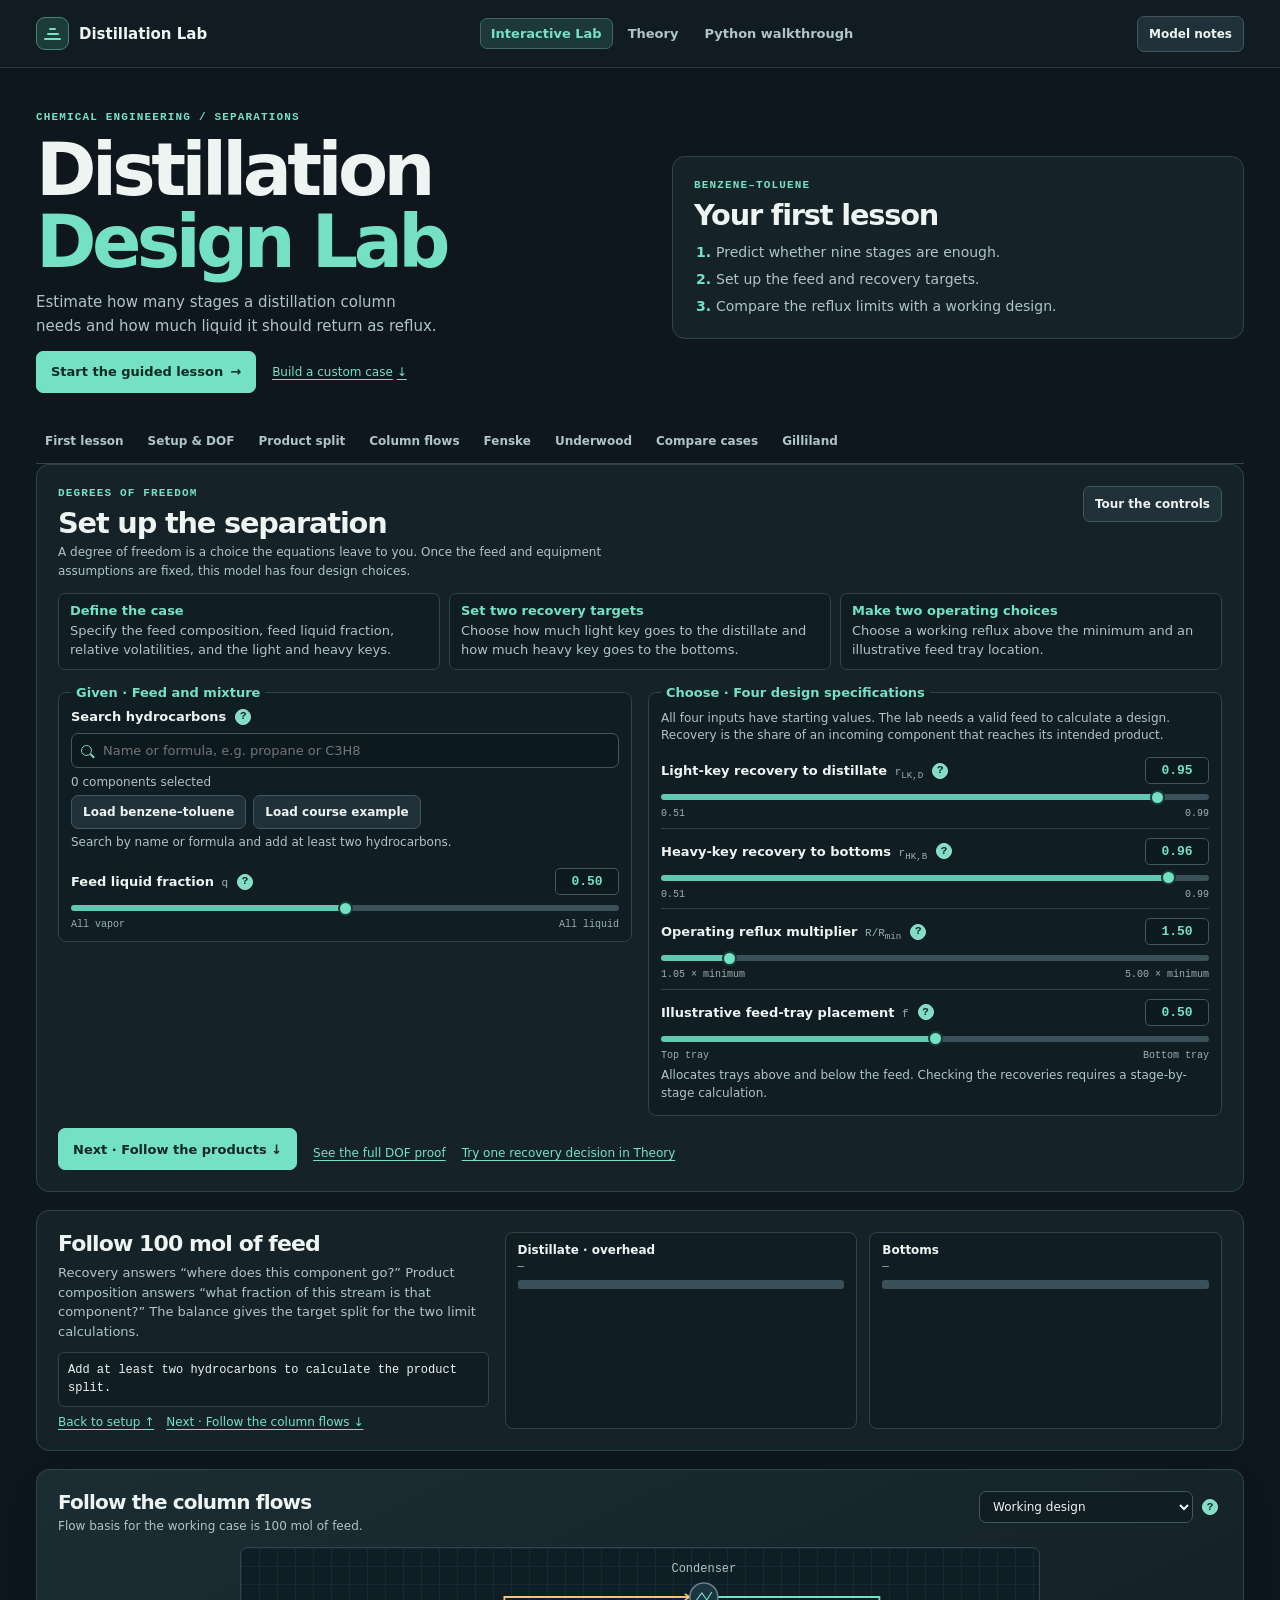
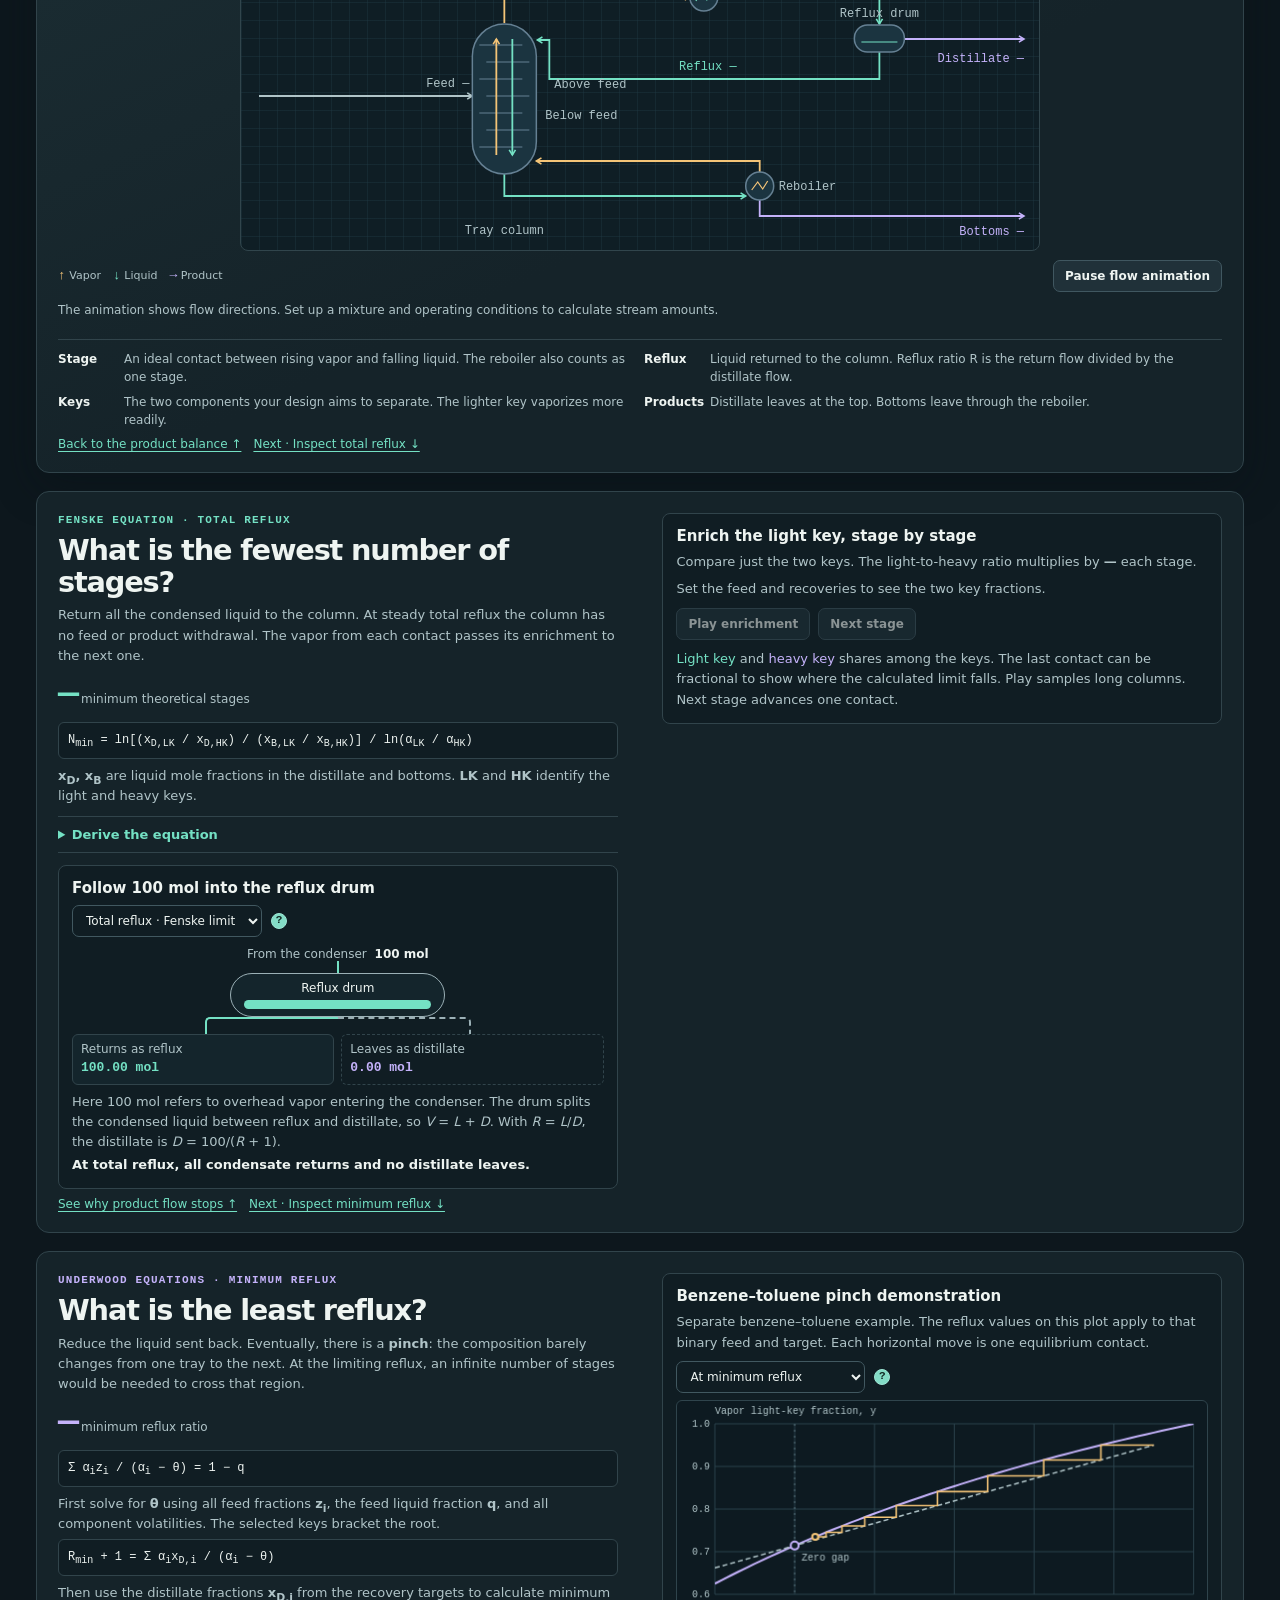
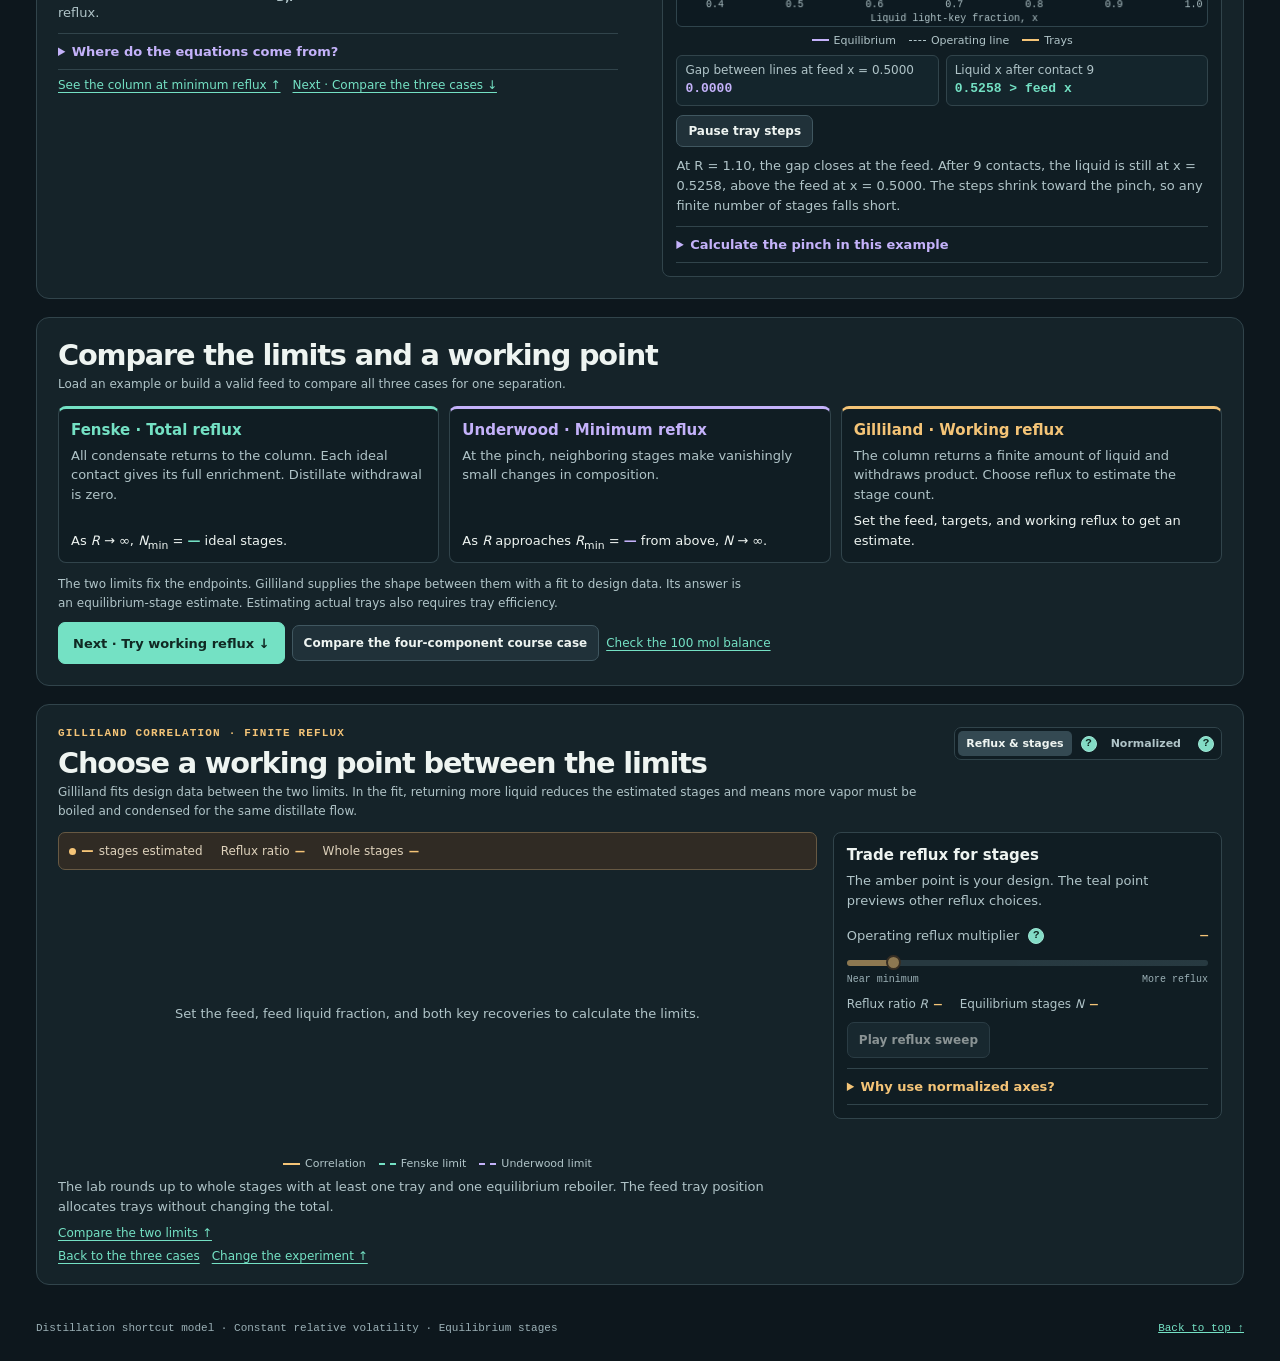
==== commit 011c27f1: "Clarify the first lesson and saved experiment entry points" ====
--- a/index.html
+++ b/index.html
@@ -5,11 +5,11 @@
   <meta name="viewport" content="width=device-width, initial-scale=1">
   <meta name="theme-color" content="#0d171d">
   <title>Distillation Design Lab</title>
-  <link rel="stylesheet" href="styles.css?v=setup-first">
+  <link rel="stylesheet" href="styles.css?v=lesson-entry">
   <script src="mixture.js?v=limits-first" defer></script>
   <script src="app.js?v=setup-first" defer></script>
   <script src="lessons.js?v=setup-first" defer></script>
-  <script src="intro.js?v=setup-first" defer></script>
+  <script src="intro.js?v=lesson-entry" defer></script>
   <script src="walkthrough.js?v=limits-first" defer></script>
 </head>
 <body>
@@ -19,46 +19,59 @@
       <nav class="page-tabs" aria-label="Lab pages">
         <a href="index.html" aria-current="page">Interactive Lab</a>
         <a href="theory.html">Theory</a>
-        <a href="python.html">Python walkthrough</a>
+        <a href="python.html" aria-label="Python walkthrough">Python<span class="tab-detail"> walkthrough</span></a>
       </nav>
       <button class="quiet-button" id="open-notes" type="button">Model notes</button>
     </div>
   </header>
   <main class="container">
+    <section class="intro" aria-labelledby="page-title">
+      <div class="hero-copy">
+        <p class="eyebrow">CHEMICAL ENGINEERING / SEPARATIONS</p>
+        <h1 id="page-title">Distillation<br><em>Design Lab</em></h1>
+        <p>Estimate how many stages a distillation column needs and how much liquid it should return as reflux.</p>
+        <div class="intro-actions">
+          <a class="primary-button" id="start-guided-lesson" href="#prediction">Start the guided lesson <span aria-hidden="true">→</span></a>
+          <a class="text-link" id="open-experiment" href="#setup"><span id="open-experiment-label">Build a custom case</span> <span aria-hidden="true">↓</span></a>
+        </div>
+      </div>
+
+      <section class="panel prediction" id="prediction" aria-labelledby="prediction-title">
+        <p class="eyebrow">BENZENE–TOLUENE</p>
+        <h2 id="prediction-title">Your first lesson</h2>
+        <div id="lesson-preview">
+          <ol class="lesson-route">
+            <li>Predict whether nine stages are enough.</li>
+            <li>Set up the feed and recovery targets.</li>
+            <li>Compare the reflux limits with a working design.</li>
+          </ol>
+        </div>
+        <div id="prediction-task" hidden>
+          <p class="prediction-context">Start with a 50/50 liquid feed. Aim for 95 mol% benzene in the top product (distillate) and 95 mol% toluene in the bottom product (bottoms).</p>
+          <p class="prediction-terms">An ideal stage is one equilibrium contact between vapor and liquid. Minimum reflux is the least return of condensed liquid, relative to the distillate flow, required for the target separation.</p>
+          <form id="prediction-form">
+            <fieldset class="prediction-choices">
+              <legend>Can nine ideal stages deliver both products at minimum reflux?</legend>
+              <div>
+                <label><input type="radio" name="prediction" value="Yes" required>Yes</label>
+                <label><input type="radio" name="prediction" value="No">No</label>
+                <label><input type="radio" name="prediction" value="Not sure">Not sure</label>
+              </div>
+            </fieldset>
+            <p class="input-caption" id="prediction-replace" hidden>Continuing replaces this tab’s saved experiment with the benzene–toluene example.</p>
+            <button class="primary-button" type="submit">Continue to setup <span aria-hidden="true">↓</span></button>
+          </form>
+          <p class="prediction-record" id="prediction-record" hidden></p>
+        </div>
+      </section>
+    </section>
+
     <nav class="nav-links" aria-label="Lab sections">
       <button class="section-menu-toggle quiet-button" id="section-menu-toggle" type="button" aria-expanded="false" aria-controls="section-menu-items">Lab sections <span aria-hidden="true">⌄</span></button>
       <div class="section-menu-items" id="section-menu-items">
         <a href="#prediction">First lesson</a><a href="#setup">Setup &amp; DOF</a><a href="#products">Product split</a><a href="#equipment">Column flows</a><a href="#fenske">Fenske</a><a href="#underwood">Underwood</a><a href="#compare">Compare cases</a><a href="#gilliland">Gilliland</a>
       </div>
     </nav>
-    <section class="intro" aria-labelledby="page-title">
-      <div class="hero-copy">
-        <p class="eyebrow">CHEMICAL ENGINEERING / SEPARATIONS</p>
-        <h1 id="page-title">Distillation<br><em>Design Lab</em></h1>
-        <p>Predict how many stages a column needs. Test your answer at both reflux limits.</p>
-        <a class="text-link" href="#setup"><span id="open-experiment-label">Open the experiment</span> <span aria-hidden="true">↓</span></a>
-      </div>
-
-      <section class="panel prediction" id="prediction" aria-labelledby="prediction-title">
-        <p class="eyebrow">BENZENE–TOLUENE · FIRST LESSON</p>
-        <h2 id="prediction-title">Would nine stages be enough?</h2>
-        <p>The column takes a 50/50 liquid feed. The target is 95 mol% benzene in the distillate and 95 mol% toluene in the bottoms.</p>
-        <p class="prediction-terms">An ideal stage is one equilibrium contact between vapor and liquid. Reflux is condensed liquid returned to the column.</p>
-        <form id="prediction-form">
-          <fieldset class="prediction-choices">
-            <legend>Can nine ideal stages deliver both products at exactly minimum reflux?</legend>
-            <div>
-              <label><input type="radio" name="prediction" value="Yes" required>Yes</label>
-              <label><input type="radio" name="prediction" value="No">No</label>
-              <label><input type="radio" name="prediction" value="Not sure">Not sure</label>
-            </div>
-          </fieldset>
-          <button class="primary-button" type="submit">Set up the example <span aria-hidden="true">↓</span></button>
-          <p class="input-caption" id="prediction-replace" hidden>Starting the lesson loads the benzene–toluene example into the experiment.</p>
-        </form>
-        <p class="prediction-record" id="prediction-record" hidden></p>
-      </section>
-    </section>
 
     <section class="panel dof" id="setup" aria-labelledby="dof-title">
       <div class="section-top connection-heading">
@@ -69,8 +82,8 @@
         </div>
         <div class="setup-actions" id="setup-actions">
           <p class="dof-readout" id="dof-input-status" hidden><output id="dof-remaining" aria-live="polite">4</output> of 4 design inputs need attention</p>
-          <button class="quiet-button" id="start-walkthrough" type="button">Start walkthrough</button>
-          <button class="quiet-button reset" type="reset" form="column-form"><span aria-hidden="true">↻</span> Reset inputs</button>
+          <button class="quiet-button" id="start-walkthrough" type="button">Tour the controls</button>
+          <button class="quiet-button reset" id="reset-experiment" type="reset" form="column-form" hidden><span aria-hidden="true">↻</span> Reset inputs</button>
         </div>
       </div>
       <dl class="setup-plan" aria-label="Design sequence">
--- a/styles.css
+++ b/styles.css
@@ -176,12 +176,14 @@
   }
 }
 
-.intro { display: grid; grid-template-columns: minmax(0, .76fr) minmax(0, 1.24fr); gap: clamp(22px, 5vw, 70px); align-items: start; padding: 30px 0 26px; }
+.intro { display: grid; grid-template-columns: minmax(0, 1fr) minmax(0, 1fr); gap: clamp(22px, 5vw, 70px); align-items: start; padding: 34px 0 26px; }
 .hero-copy { padding-block: 8px 0; min-width: 0; }
 .eyebrow { color: var(--accent, var(--teal)); font: 600 11px/1.45 var(--mono); letter-spacing: .105em; }
 h1 { margin: 8px 0 13px; font-size: clamp(44px, 5.7vw, 79px); line-height: .99; font-weight: 710; letter-spacing: -.063em; }
 h1 em { color: var(--teal); font-style: normal; }
-.hero-copy > p:not(.eyebrow) { max-width: 39ch; margin-bottom: 16px; color: var(--muted); font-size: 15px; line-height: 1.55; }
+.hero-copy > p:not(.eyebrow) { max-width: 42ch; margin-bottom: 13px; color: var(--muted); font-size: 15px; line-height: 1.55; }
+.intro-actions { display: flex; align-items: center; flex-wrap: wrap; gap: 6px 16px; }
+.intro-actions .text-link { display: inline-flex; align-items: center; gap: 4px; min-height: 40px; margin: 0; }
 .primer { display: grid; gap: 8px; margin-top: 20px; padding-top: 11px; border-top: 1px solid var(--edge); }
 .primer div { display: grid; grid-template-columns: 58px minmax(0, 1fr); gap: 8px; color: var(--muted); font-size: 12px; line-height: 1.45; }
 .primer dt { color: var(--text); font-weight: 680; }
@@ -189,8 +191,11 @@
 
 .prediction { align-self: center; border-color: #497b74; background: linear-gradient(155deg, #203934, var(--panel) 54%); }
 .prediction h2 { font-size: clamp(22px, 3.2vw, 34px); }
-.prediction > p:not(.eyebrow), .prediction .input-caption { max-width: 58ch; margin-top: 7px; color: var(--muted); font-size: 13px; line-height: 1.5; }
-.prediction > p.prediction-terms { color: var(--subtle); font-size: 12px; }
+.lesson-route { display: grid; gap: 6px; margin: 10px 0 0; padding-inline-start: 22px; color: var(--muted); font-size: 14px; line-height: 1.5; }
+.lesson-route li::marker { color: var(--teal); font-weight: 650; }
+.prediction-context, .prediction-terms, .prediction .input-caption, .prediction-record { max-width: 58ch; margin-top: 7px; color: var(--muted); font-size: 13px; line-height: 1.5; }
+.prediction .prediction-terms { color: var(--subtle); font-size: 12px; }
+.prediction .input-caption { margin-block: 0 8px; color: var(--amber); }
 .prediction-choices { min-width: 0; padding: 0; margin: 15px 0 13px; border: 0; }
 .prediction-choices legend { padding: 0; font-size: 14px; font-weight: 650; }
 .prediction-choices div, .comparison-actions, .case-presets { display: flex; align-items: center; flex-wrap: wrap; gap: 7px; }
@@ -202,6 +207,7 @@
 
 .panel { min-width: 0; border: 1px solid var(--edge); background: var(--panel); border-radius: 13px; padding: 21px; }
 .panel[id] { scroll-margin-top: 52px; }
+.intro .prediction[id] { scroll-margin-top: 12px; }
 .section-top { display: flex; align-items: start; justify-content: space-between; gap: 12px; }
 .panel h2 { font-size: clamp(20px, 2.25vw, 31px); letter-spacing: -.041em; font-weight: 685; line-height: 1.12; }
 .panel .eyebrow { margin-bottom: 5px; }
@@ -770,9 +776,10 @@
 }
 @media (max-width: 570px) {
   .topbar-inner, .container { width: calc(100% - 24px); }
+  .page-tabs .tab-detail { display: none; }
   .intro { gap: 14px; padding-block: 14px 15px; }
   .hero-copy h1 { font-size: clamp(39px, 11vw, 54px); }
-  .hero-copy > p:not(.eyebrow) { margin-bottom: 3px; }
+  .hero-copy > p:not(.eyebrow) { margin-bottom: 10px; }
   .panel { padding: 12px; }
   .section-top { flex-wrap: wrap; gap: 7px; }
   .primer { gap: 8px; }
